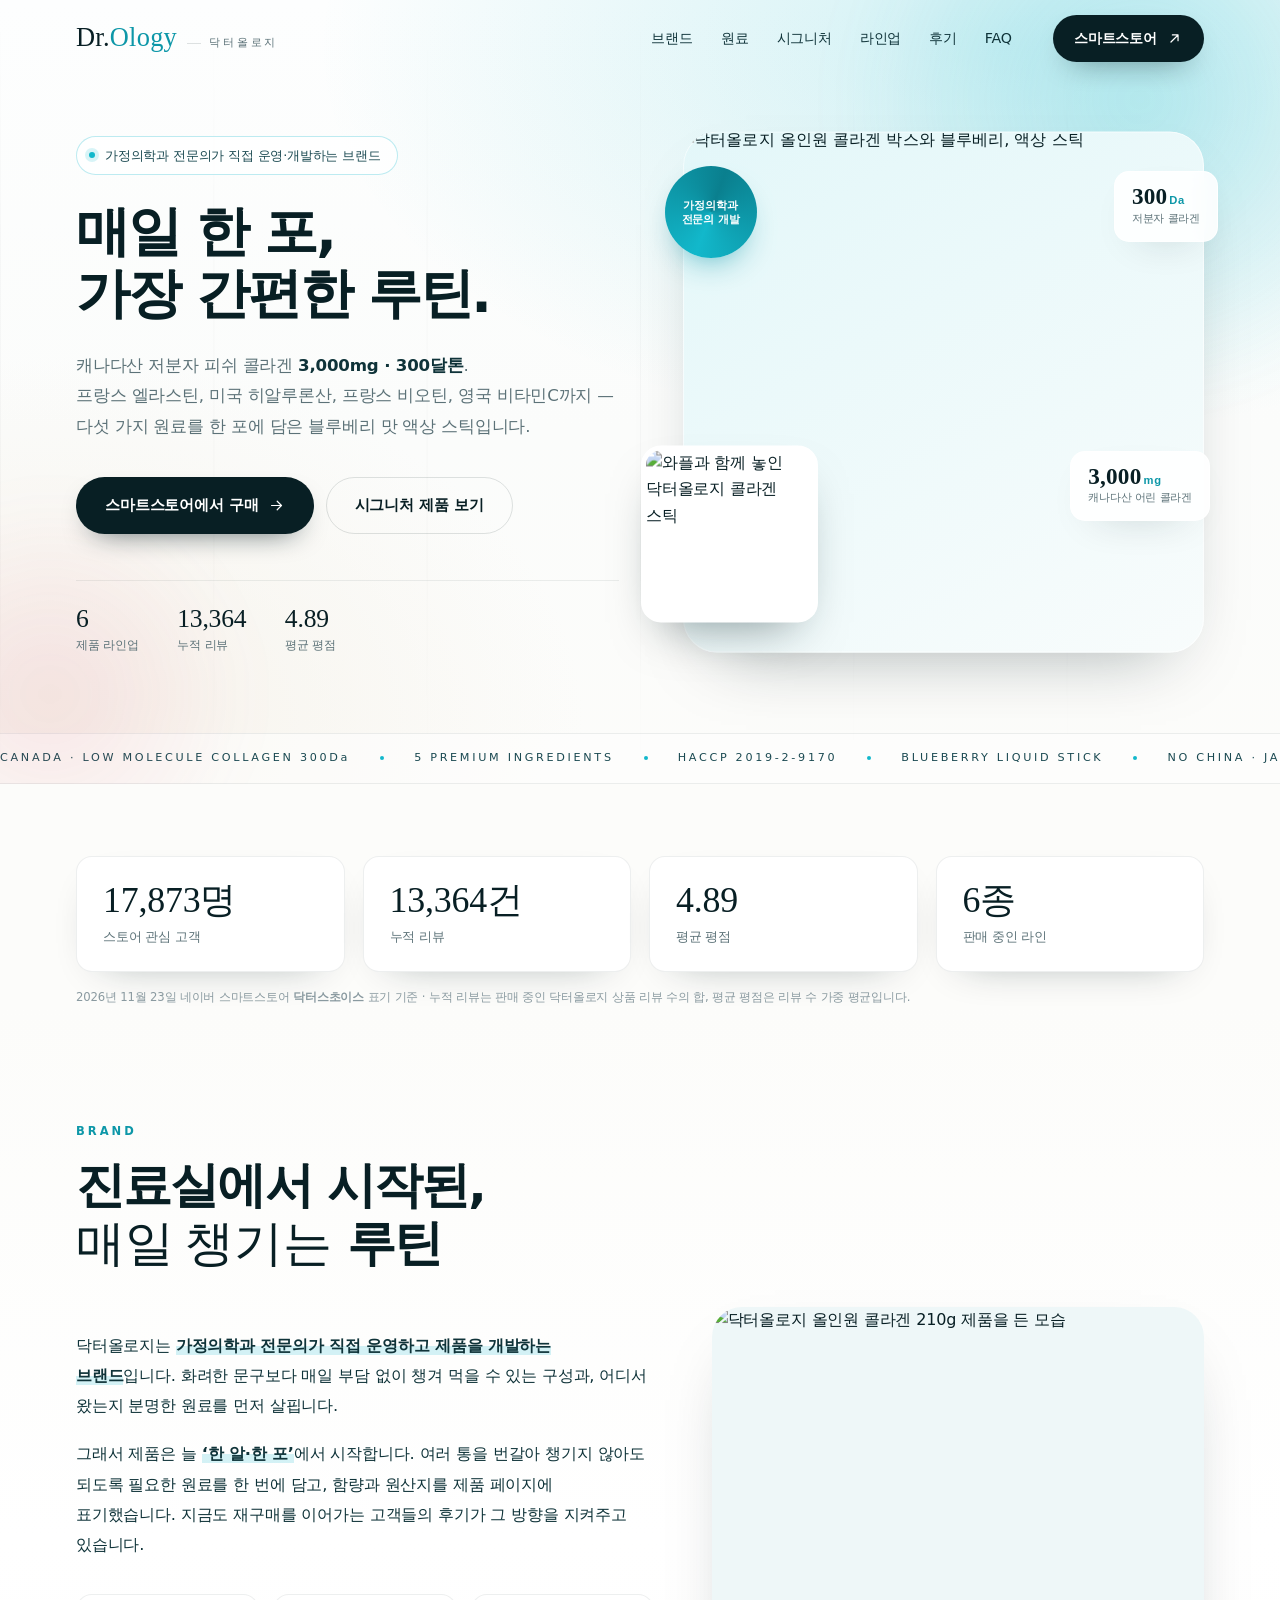
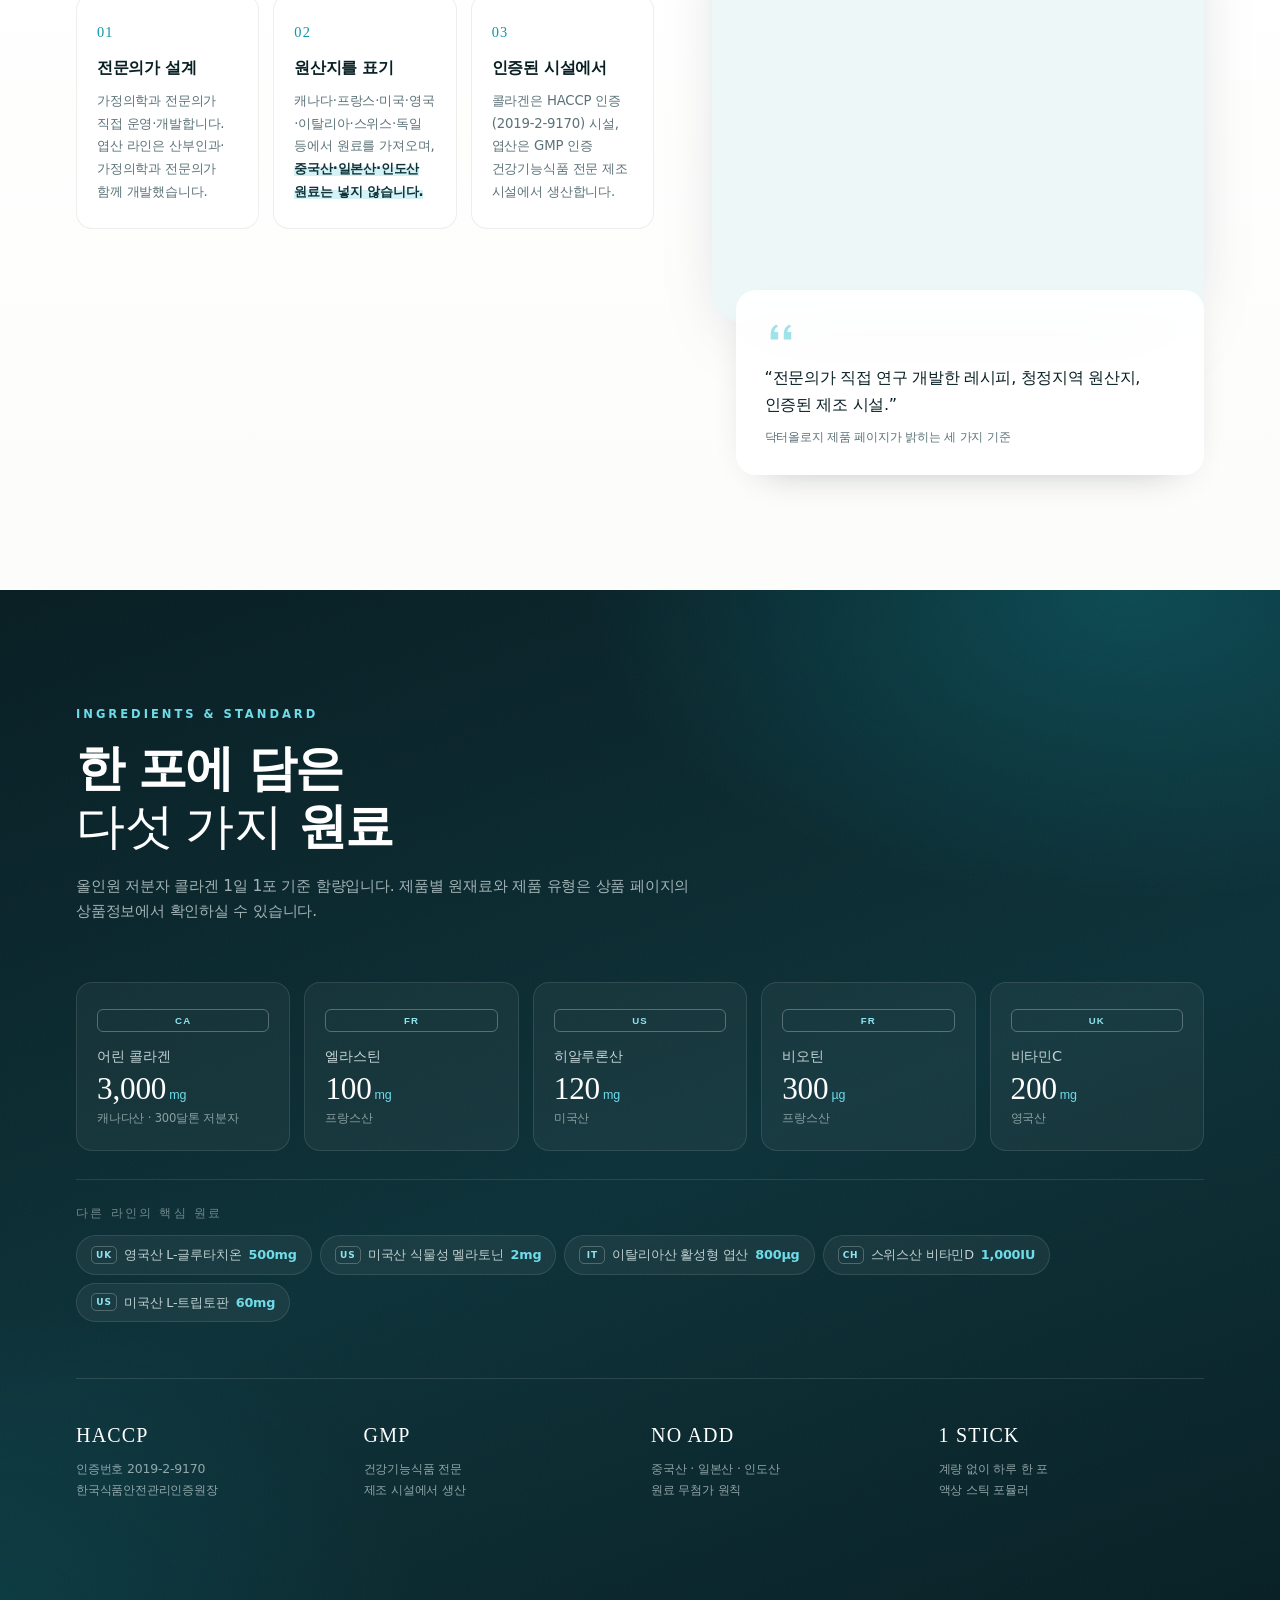
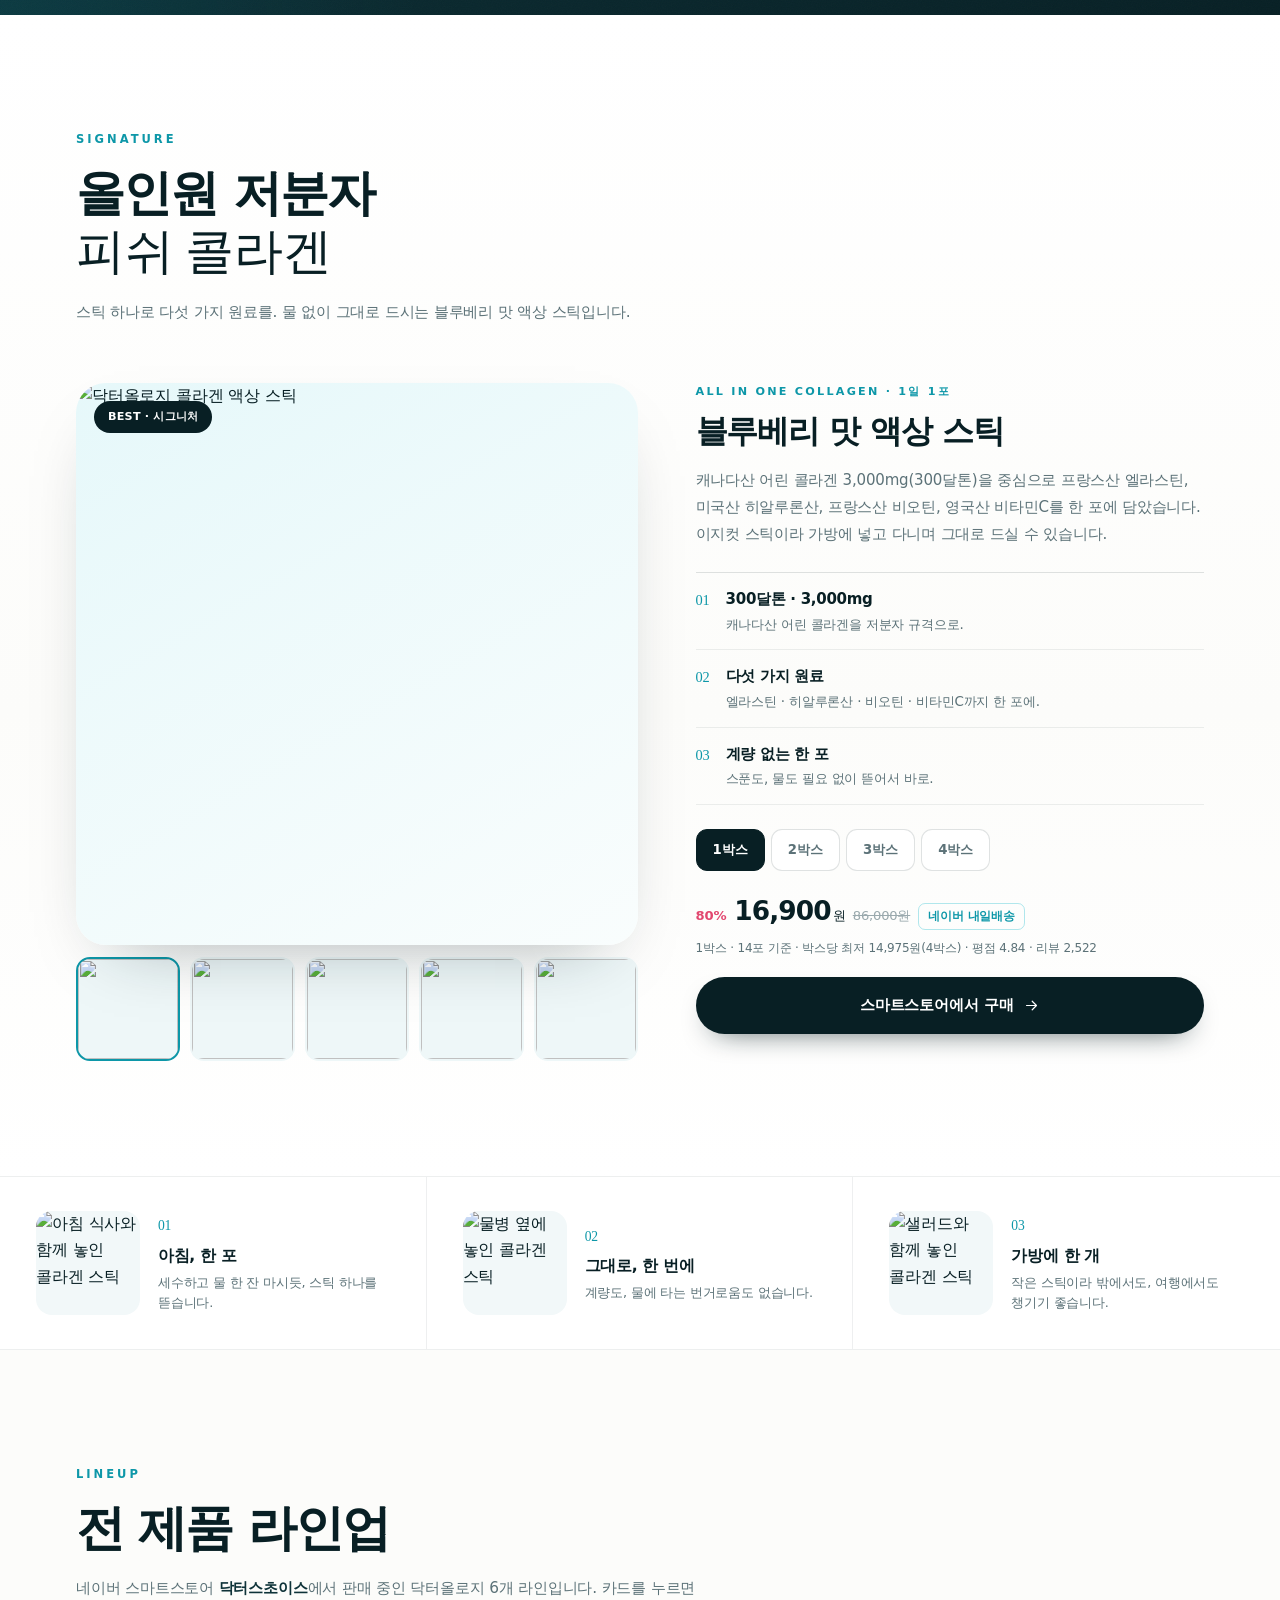
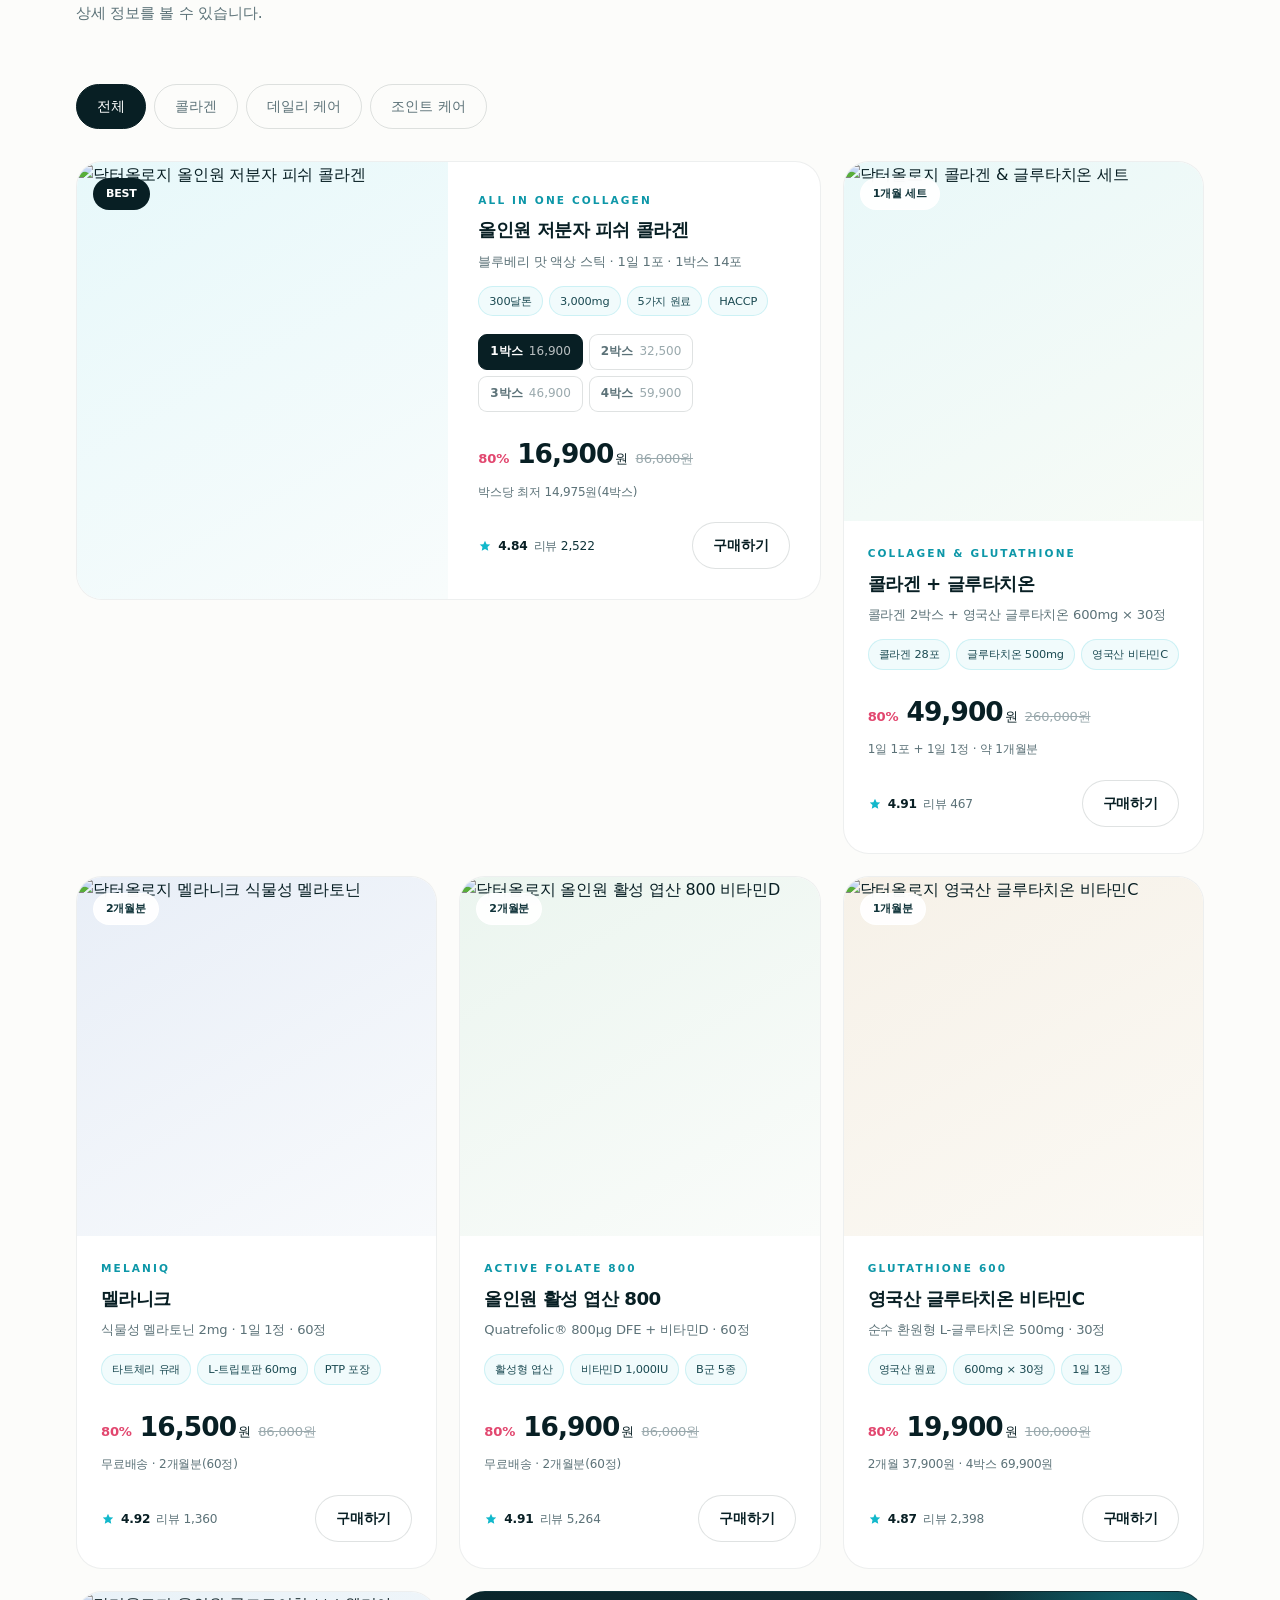
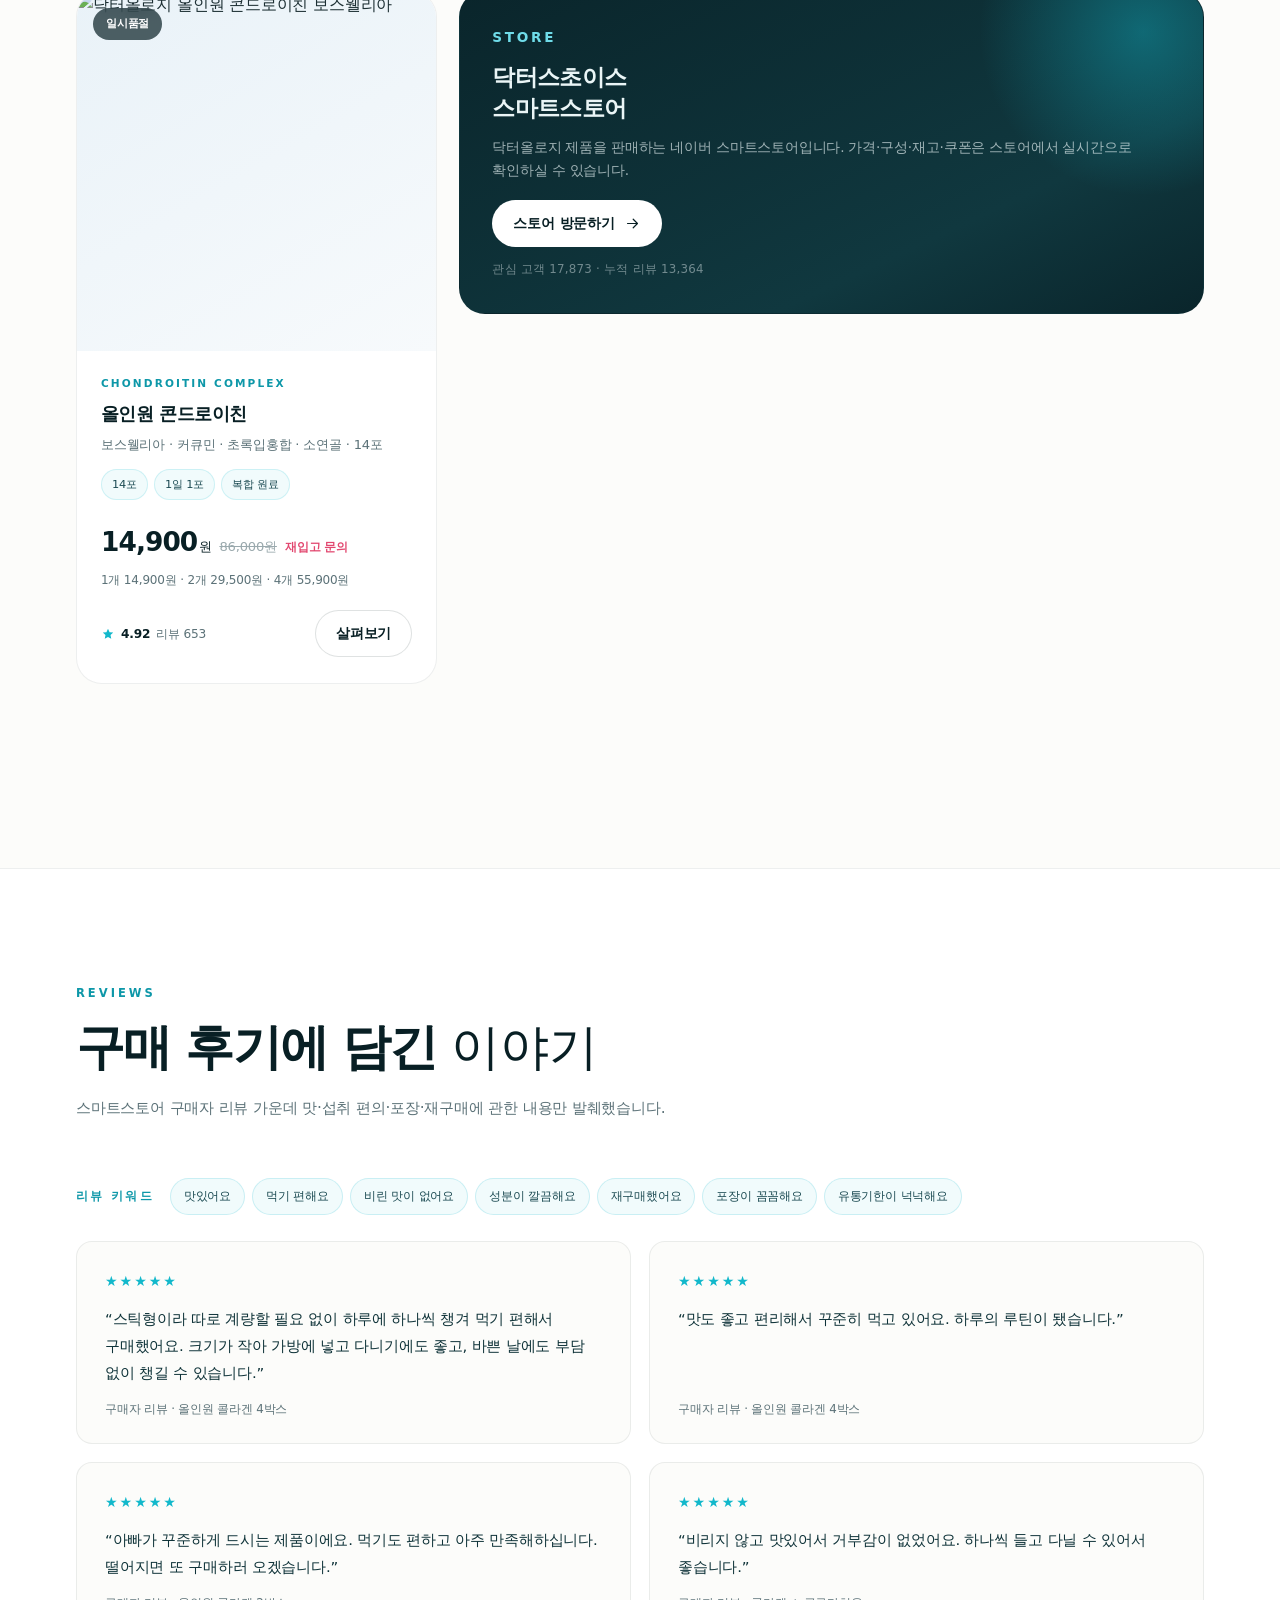
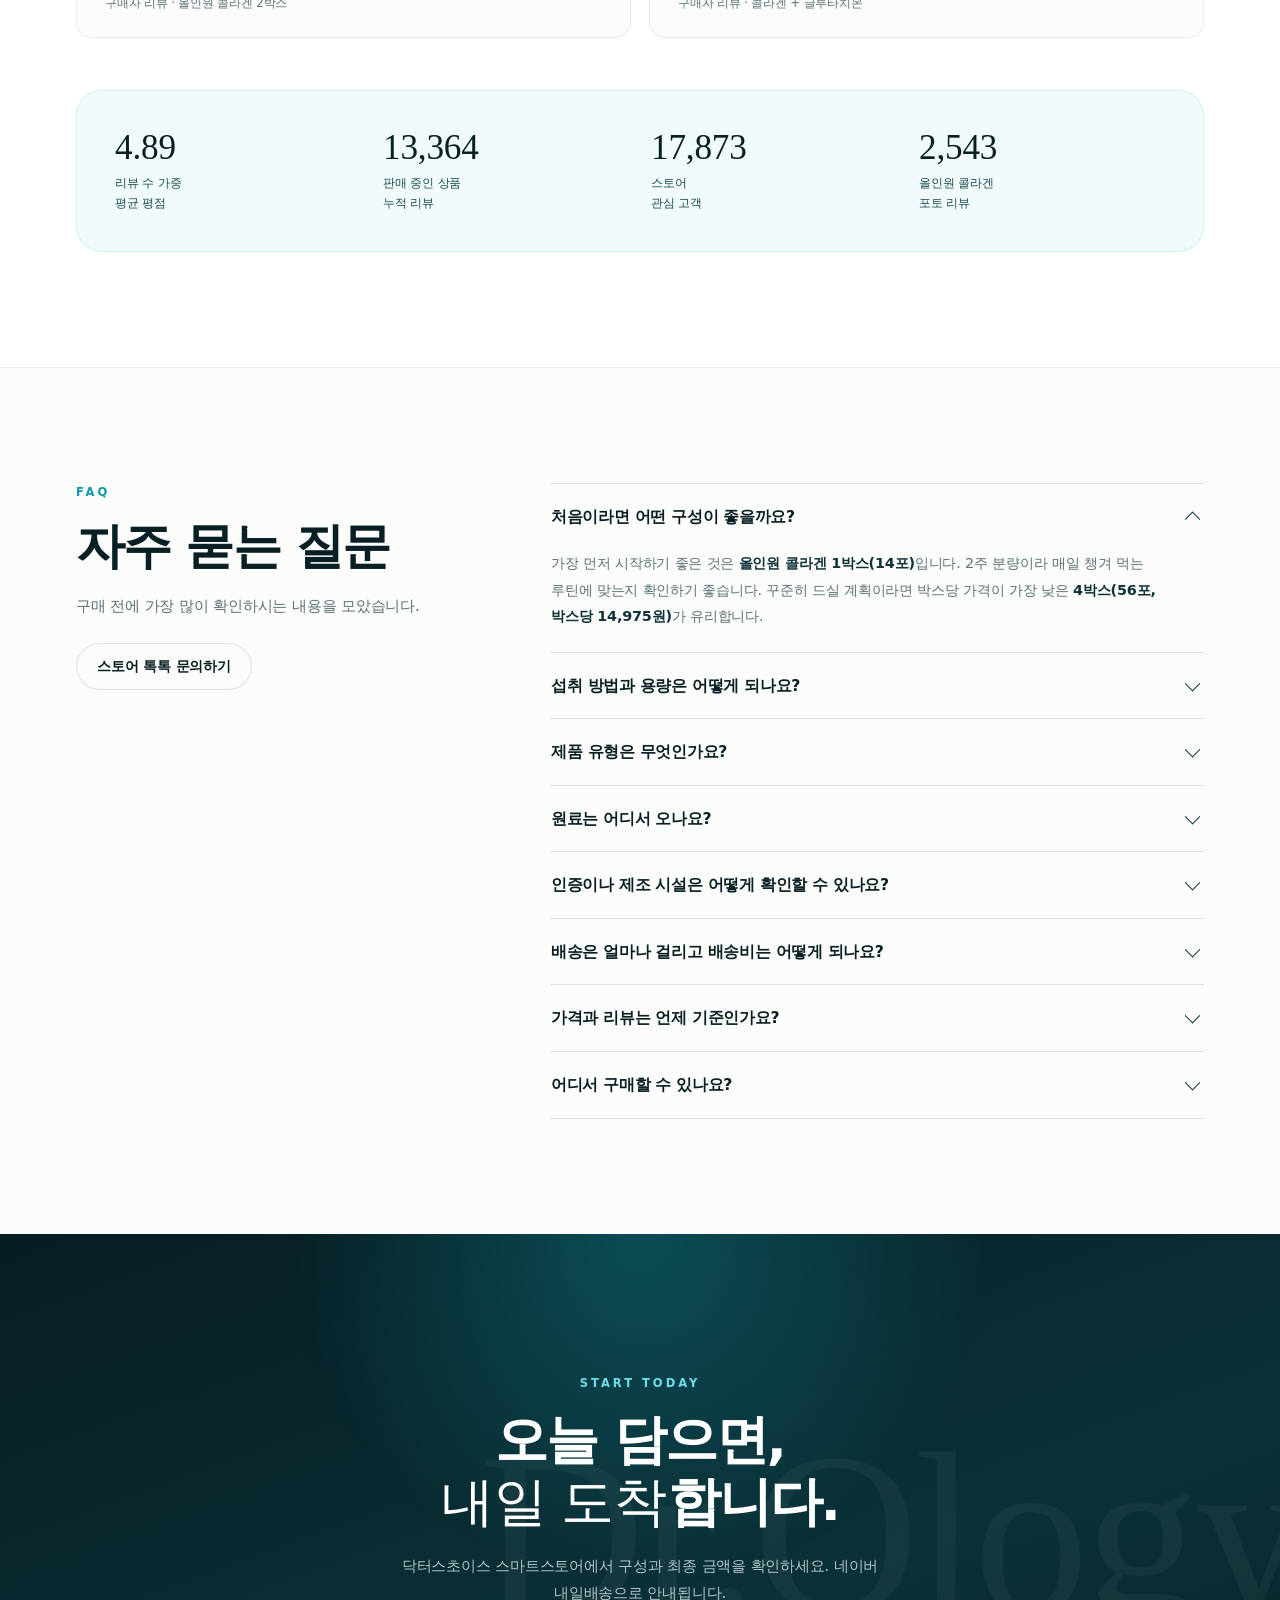
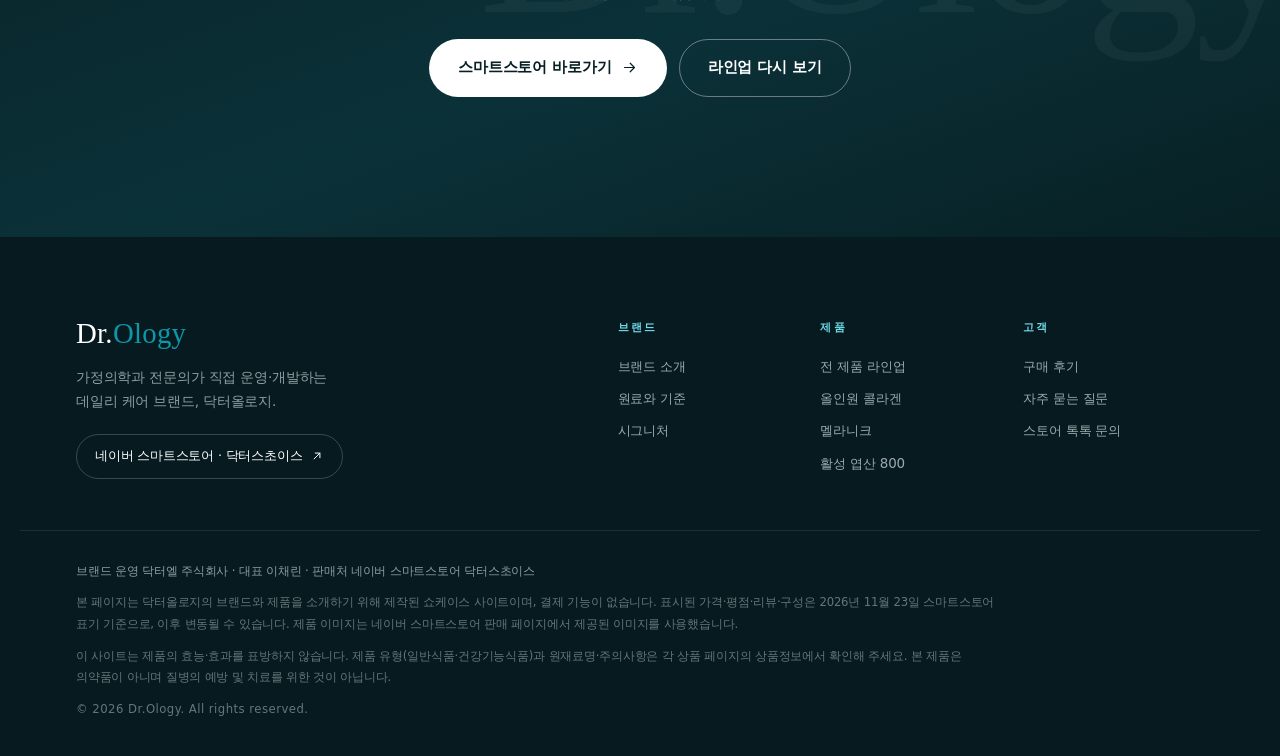
==== index.html @ c711b78e "닥터올로지 사이트 파일 업로드 (index, css, js)" ====
<!DOCTYPE html>
<html lang="ko">
<head>
<meta charset="utf-8">
<meta name="viewport" content="width=device-width, initial-scale=1">
<title>Dr.Ology 닥터올로지 — 매일 한 포, 가장 간편한 루틴</title>
<meta name="description" content="가정의학과 전문의가 직접 운영·개발하는 닥터올로지. 캐나다산 저분자 피쉬 콜라겐 3,000mg(300달톤)과 프랑스 엘라스틴·미국 히알루론산·영국 비타민C를 한 포에 담은 블루베리 맛 액상 스틱. 전 제품 라인업과 원료·구매 안내.">
<meta property="og:title" content="Dr.Ology 닥터올로지 — 매일 한 포, 가장 간편한 루틴">
<meta property="og:description" content="캐나다산 300달톤 저분자 콜라겐 3,000mg, 다섯 가지 원료를 한 포에. 닥터올로지 라인업을 만나보세요.">
<meta property="og:type" content="website">
<meta property="og:image" content="assets/p-collagen-1.jpg">
<meta name="theme-color" content="#081f24">
<link rel="preload" as="image" href="assets/hero-open.png">
<link rel="stylesheet" href="fonts.css">
<link rel="stylesheet" href="styles.css">
<script>
  // Progressive enhancement: hide-then-reveal only when animation is available.
  if ('IntersectionObserver' in window && !window.matchMedia('(prefers-reduced-motion: reduce)').matches) {
    document.documentElement.classList.add('motion');
  }
</script>
</head>
<body>

<a class="skip-link" href="#main">본문으로 바로가기</a>
<div class="progress" id="progress" aria-hidden="true"><span></span></div>

<header class="site-header" id="siteHeader">
  <div class="header-inner">
    <a class="brand" href="#top" aria-label="닥터올로지 홈">
      <span class="brand-mark">Dr.<em>Ology</em></span>
      <span class="brand-sub">닥터올로지</span>
    </a>
    <nav class="nav" id="nav" aria-label="주요 메뉴">
      <a href="#philosophy">브랜드</a>
      <a href="#ingredients">원료</a>
      <a href="#signature">시그니처</a>
      <a href="#lineup">라인업</a>
      <a href="#reviews">후기</a>
      <a href="#faq">FAQ</a>
    </nav>
    <a class="btn btn-dark btn-sm header-cta" href="https://smartstore.naver.com/drchoice" target="_blank" rel="noopener">
      스마트스토어
      <svg viewBox="0 0 24 24" aria-hidden="true"><path d="M7 17 17 7M9 7h8v8"/></svg>
    </a>
    <button class="menu-toggle" id="menuToggle" aria-label="메뉴 열기" aria-expanded="false" aria-controls="nav">
      <span></span><span></span>
    </button>
  </div>
</header>

<main id="main">

  <!-- ============================= HERO ============================= -->
  <section class="hero" id="top">
    <div class="hero-bg" aria-hidden="true">
      <span class="blob blob-1"></span>
      <span class="blob blob-2"></span>
      <span class="grid-lines"></span>
    </div>

    <div class="container hero-grid">
      <div class="hero-copy">
        <p class="eyebrow reveal">
          <span class="dot"></span>
          가정의학과 전문의가 직접 운영·개발하는 브랜드
        </p>
        <h1 class="hero-title reveal" data-delay="1">
          매일 한 포,<br>
          <span class="nowrap">가장 간편한 루틴.</span>
        </h1>
        <p class="hero-lead reveal" data-delay="2">
          캐나다산 저분자 피쉬 콜라겐 <strong>3,000mg · 300달톤</strong>.<br>
          프랑스 엘라스틴, 미국 히알루론산, 프랑스 비오틴, 영국 비타민C까지 —<br class="pc">
          다섯 가지 원료를 한 포에 담은 블루베리 맛 액상 스틱입니다.
        </p>
        <div class="hero-actions reveal" data-delay="3">
          <a class="btn btn-dark" href="https://smartstore.naver.com/drchoice" target="_blank" rel="noopener">
            스마트스토어에서 구매
            <svg viewBox="0 0 24 24" aria-hidden="true"><path d="M5 12h14M13 6l6 6-6 6"/></svg>
          </a>
          <a class="btn btn-ghost" href="#signature">시그니처 제품 보기</a>
        </div>
        <ul class="hero-meta reveal" data-delay="4">
          <li><strong>6</strong><span>제품 라인업</span></li>
          <li><strong>13,364</strong><span>누적 리뷰</span></li>
          <li><strong>4.89</strong><span>평균 평점</span></li>
        </ul>
      </div>

      <div class="hero-visual reveal" data-delay="2">
        <figure class="hero-main parallax" data-speed="0.06">
          <img src="assets/hero-open.png" alt="닥터올로지 올인원 콜라겐 박스와 블루베리, 액상 스틱" width="1000" height="1000" fetchpriority="high">
        </figure>
        <figure class="hero-sub parallax" data-speed="-0.03">
          <img src="assets/life-waffle.png" alt="와플과 함께 놓인 닥터올로지 콜라겐 스틱" width="1000" height="1000">
        </figure>
        <div class="float-card fc-1">
          <span class="fc-num">300<em>Da</em></span>
          <span class="fc-label">저분자 콜라겐</span>
        </div>
        <div class="float-card fc-2">
          <span class="fc-num">3,000<em>mg</em></span>
          <span class="fc-label">캐나다산 어린 콜라겐</span>
        </div>
        <div class="hero-seal">
          <span>가정의학과<br>전문의 개발</span>
        </div>
      </div>
    </div>

    <div class="hero-strip" aria-hidden="true">
      <div class="strip-track">
        <span>CANADA · LOW MOLECULE COLLAGEN 300Da</span><i></i>
        <span>5 PREMIUM INGREDIENTS</span><i></i>
        <span>HACCP 2019-2-9170</span><i></i>
        <span>BLUEBERRY LIQUID STICK</span><i></i>
        <span>NO CHINA · JAPAN · INDIA RAW MATERIAL</span><i></i>
        <span>CANADA · LOW MOLECULE COLLAGEN 300Da</span><i></i>
        <span>5 PREMIUM INGREDIENTS</span><i></i>
        <span>HACCP 2019-2-9170</span><i></i>
        <span>BLUEBERRY LIQUID STICK</span><i></i>
        <span>NO CHINA · JAPAN · INDIA RAW MATERIAL</span><i></i>
      </div>
    </div>
  </section>

  <!-- ============================= STATS ============================= -->
  <section class="stats" aria-label="스토어 지표">
    <div class="container stats-grid">
      <div class="stat reveal">
        <span class="stat-num" data-count="17873" data-comma="1" data-suffix="명">17,873명</span>
        <span class="stat-label">스토어 관심 고객</span>
      </div>
      <div class="stat reveal" data-delay="1">
        <span class="stat-num" data-count="13364" data-comma="1" data-suffix="건">13,364건</span>
        <span class="stat-label">누적 리뷰</span>
      </div>
      <div class="stat reveal" data-delay="2">
        <span class="stat-num" data-count="4.89" data-decimal="2">4.89</span>
        <span class="stat-label">평균 평점</span>
      </div>
      <div class="stat reveal" data-delay="3">
        <span class="stat-num" data-count="6" data-suffix="종">6종</span>
        <span class="stat-label">판매 중인 라인</span>
      </div>
    </div>
    <p class="container stats-note">2026년 11월 23일 네이버 스마트스토어 <strong>닥터스초이스</strong> 표기 기준 · 누적 리뷰는 판매 중인 닥터올로지 상품 리뷰 수의 합, 평균 평점은 리뷰 수 가중 평균입니다.</p>
  </section>

  <!-- ============================= PHILOSOPHY ============================= -->
  <section class="section philosophy" id="philosophy">
    <div class="container">
      <div class="section-head reveal">
        <p class="section-label">BRAND</p>
        <h2 class="section-title">진료실에서 시작된,<br><span class="serif">매일 챙기는</span> 루틴</h2>
      </div>

      <div class="philosophy-grid">
        <div class="philosophy-lead reveal">
          <p>
            닥터올로지는 <strong>가정의학과 전문의가 직접 운영하고 제품을 개발하는 브랜드</strong>입니다.
            화려한 문구보다 매일 부담 없이 챙겨 먹을 수 있는 구성과,
            어디서 왔는지 분명한 원료를 먼저 살핍니다.
          </p>
          <p>
            그래서 제품은 늘 <strong>‘한 알·한 포’</strong>에서 시작합니다. 여러 통을 번갈아 챙기지 않아도 되도록
            필요한 원료를 한 번에 담고, 함량과 원산지를 제품 페이지에 표기했습니다.
            지금도 재구매를 이어가는 고객들의 후기가 그 방향을 지켜주고 있습니다.
          </p>
          <div class="pillar-grid">
            <article class="pillar reveal">
              <span class="pillar-num">01</span>
              <h3>전문의가 설계</h3>
              <p>가정의학과 전문의가 직접 운영·개발합니다. 엽산 라인은 산부인과·가정의학과 전문의가 함께 개발했습니다.</p>
            </article>
            <article class="pillar reveal" data-delay="1">
              <span class="pillar-num">02</span>
              <h3>원산지를 표기</h3>
              <p>캐나다·프랑스·미국·영국·이탈리아·스위스·독일 등에서 원료를 가져오며, <strong>중국산·일본산·인도산 원료는 넣지 않습니다.</strong></p>
            </article>
            <article class="pillar reveal" data-delay="2">
              <span class="pillar-num">03</span>
              <h3>인증된 시설에서</h3>
              <p>콜라겐은 HACCP 인증(2019-2-9170) 시설, 엽산은 GMP 인증 건강기능식품 전문 제조 시설에서 생산합니다.</p>
            </article>
          </div>
        </div>

        <div class="philosophy-visual reveal" data-delay="1">
          <figure class="philo-photo parallax" data-speed="0.04">
            <img src="assets/model-box.png" alt="닥터올로지 올인원 콜라겐 210g 제품을 든 모습" width="1000" height="1000" loading="lazy">
          </figure>
          <blockquote class="philo-quote">
            <svg class="quote-mark" viewBox="0 0 48 48" aria-hidden="true"><path d="M18 12c-6 3-9 8-9 15v9h12V24h-6c0-4 1.6-7 6-9l-3-3zm21 0c-6 3-9 8-9 15v9h12V24h-6c0-4 1.6-7 6-9l-3-3z"/></svg>
            <p>“전문의가 직접 연구 개발한 레시피, 청정지역 원산지, 인증된 제조 시설.”</p>
            <cite>닥터올로지 제품 페이지가 밝히는 세 가지 기준</cite>
          </blockquote>
        </div>
      </div>
    </div>
  </section>

  <!-- ============================= INGREDIENTS ============================= -->
  <section class="section ingredients" id="ingredients">
    <div class="container">
      <div class="section-head light reveal">
        <p class="section-label">INGREDIENTS &amp; STANDARD</p>
        <h2 class="section-title">한 포에 담은<br><span class="serif">다섯 가지</span> 원료</h2>
        <p class="section-desc">올인원 저분자 콜라겐 1일 1포 기준 함량입니다. 제품별 원재료와 제품 유형은 상품 페이지의 상품정보에서 확인하실 수 있습니다.</p>
      </div>

      <ul class="ingredient-grid">
        <li class="ingredient reveal">
          <span class="flag">CA</span>
          <span class="ing-name">어린 콜라겐</span>
          <span class="ing-amount">3,000<em>mg</em></span>
          <span class="ing-origin">캐나다산 · 300달톤 저분자</span>
        </li>
        <li class="ingredient reveal" data-delay="1">
          <span class="flag">FR</span>
          <span class="ing-name">엘라스틴</span>
          <span class="ing-amount">100<em>mg</em></span>
          <span class="ing-origin">프랑스산</span>
        </li>
        <li class="ingredient reveal" data-delay="2">
          <span class="flag">US</span>
          <span class="ing-name">히알루론산</span>
          <span class="ing-amount">120<em>mg</em></span>
          <span class="ing-origin">미국산</span>
        </li>
        <li class="ingredient reveal" data-delay="3">
          <span class="flag">FR</span>
          <span class="ing-name">비오틴</span>
          <span class="ing-amount">300<em>µg</em></span>
          <span class="ing-origin">프랑스산</span>
        </li>
        <li class="ingredient reveal" data-delay="4">
          <span class="flag">UK</span>
          <span class="ing-name">비타민C</span>
          <span class="ing-amount">200<em>mg</em></span>
          <span class="ing-origin">영국산</span>
        </li>
      </ul>

      <div class="ing-more reveal">
        <p class="ing-more-label">다른 라인의 핵심 원료</p>
        <ul>
          <li><span class="flag-xs">UK</span> 영국산 L-글루타치온 <em>500mg</em></li>
          <li><span class="flag-xs">US</span> 미국산 식물성 멜라토닌 <em>2mg</em></li>
          <li><span class="flag-xs">IT</span> 이탈리아산 활성형 엽산 <em>800µg</em></li>
          <li><span class="flag-xs">CH</span> 스위스산 비타민D <em>1,000IU</em></li>
          <li><span class="flag-xs">US</span> 미국산 L-트립토판 <em>60mg</em></li>
        </ul>
      </div>

      <div class="standard-row">
        <div class="standard reveal">
          <strong>HACCP</strong>
          <span>인증번호 2019-2-9170<br>한국식품안전관리인증원장</span>
        </div>
        <div class="standard reveal" data-delay="1">
          <strong>GMP</strong>
          <span>건강기능식품 전문<br>제조 시설에서 생산</span>
        </div>
        <div class="standard reveal" data-delay="2">
          <strong>NO ADD</strong>
          <span>중국산 · 일본산 · 인도산<br>원료 무첨가 원칙</span>
        </div>
        <div class="standard reveal" data-delay="3">
          <strong>1 STICK</strong>
          <span>계량 없이 하루 한 포<br>액상 스틱 포뮬러</span>
        </div>
      </div>
    </div>
  </section>

  <!-- ============================= SIGNATURE ============================= -->
  <section class="section signature" id="signature">
    <div class="container">
      <div class="section-head reveal">
        <p class="section-label">SIGNATURE</p>
        <h2 class="section-title">올인원 저분자<br><span class="serif">피쉬 콜라겐</span></h2>
        <p class="section-desc">스틱 하나로 다섯 가지 원료를. 물 없이 그대로 드시는 블루베리 맛 액상 스틱입니다.</p>
      </div>

      <div class="sig-grid">
        <div class="sig-gallery reveal">
          <div class="sig-stage">
            <img id="sigImage" src="assets/hero-splash.png" alt="닥터올로지 콜라겐 액상 스틱" width="1000" height="1000">
            <span class="sig-tag">BEST · 시그니처</span>
          </div>
          <div class="sig-thumbs" role="tablist" aria-label="제품 이미지">
            <button class="is-active" role="tab" aria-selected="true" data-img="assets/hero-splash.png" data-alt="물과 함께 연출한 콜라겐 액상 스틱"><img src="assets/hero-splash.png" alt=""></button>
            <button role="tab" aria-selected="false" data-img="assets/hero-open.png" data-alt="콜라겐 박스와 블루베리"><img src="assets/hero-open.png" alt=""></button>
            <button role="tab" aria-selected="false" data-img="assets/life-salad.png" data-alt="샐러드와 함께 놓인 콜라겐 스틱"><img src="assets/life-salad.png" alt=""></button>
            <button role="tab" aria-selected="false" data-img="assets/blueberry.png" data-alt="블루베리와 콜라겐 스틱"><img src="assets/blueberry.png" alt=""></button>
            <button role="tab" aria-selected="false" data-img="assets/box-pedestal.png" data-alt="콜라겐 박스 패키지"><img src="assets/box-pedestal.png" alt=""></button>
          </div>
        </div>

        <div class="sig-copy reveal" data-delay="1">
          <p class="sig-kicker">All In One Collagen · 1일 1포</p>
          <h3 class="sig-name">블루베리 맛 액상 스틱</h3>
          <p class="sig-desc">
            캐나다산 어린 콜라겐 3,000mg(300달톤)을 중심으로 프랑스산 엘라스틴,
            미국산 히알루론산, 프랑스산 비오틴, 영국산 비타민C를 한 포에 담았습니다.
            이지컷 스틱이라 가방에 넣고 다니며 그대로 드실 수 있습니다.
          </p>

          <ul class="sig-features">
            <li><span>01</span><div><strong>300달톤 · 3,000mg</strong><p>캐나다산 어린 콜라겐을 저분자 규격으로.</p></div></li>
            <li><span>02</span><div><strong>다섯 가지 원료</strong><p>엘라스틴 · 히알루론산 · 비오틴 · 비타민C까지 한 포에.</p></div></li>
            <li><span>03</span><div><strong>계량 없는 한 포</strong><p>스푼도, 물도 필요 없이 뜯어서 바로.</p></div></li>
          </ul>

          <div class="sig-buy">
            <div class="pack-picker" role="group" aria-label="구성 선택">
              <button type="button" class="pack is-active" data-pack="1" data-price="16,900" data-orig="86,000" data-rate="80" data-unit="1박스 · 14포" data-review="2,522" data-stars="4.84" data-url="https://smartstore.naver.com/drchoice/products/9163172944">1박스</button>
              <button type="button" class="pack" data-pack="2" data-price="32,500" data-orig="54,800" data-rate="40" data-unit="2박스 · 28포" data-review="140" data-stars="4.83" data-url="https://smartstore.naver.com/drchoice/products/10535105718">2박스</button>
              <button type="button" class="pack" data-pack="3" data-price="46,900" data-orig="59,900" data-rate="21" data-unit="3박스 · 42포" data-review="70" data-stars="4.93" data-url="https://smartstore.naver.com/drchoice/products/10535116430">3박스</button>
              <button type="button" class="pack" data-pack="4" data-price="59,900" data-orig="99,000" data-rate="39" data-unit="4박스 · 56포" data-review="490" data-stars="4.76" data-url="https://smartstore.naver.com/drchoice/products/10535126953">4박스</button>
            </div>
            <div class="sig-price-row">
              <span class="rate" data-rate-label>80%</span>
              <span class="price">16,900<em>원</em></span>
              <span class="price-orig">86,000원</span>
              <span class="free-ship">네이버 내일배송</span>
            </div>
            <p class="unit-note"><span data-unit-label>1박스 · 14포</span> 기준 · 박스당 최저 14,975원(4박스) · 평점 <span data-stars-label>4.84</span> · 리뷰 <span data-review-label>2,522</span></p>
            <a class="btn btn-dark btn-block" data-store-link href="https://smartstore.naver.com/drchoice/products/9163172944" target="_blank" rel="noopener">
              스마트스토어에서 구매
              <svg viewBox="0 0 24 24" aria-hidden="true"><path d="M5 12h14M13 6l6 6-6 6"/></svg>
            </a>
          </div>
        </div>
      </div>
    </div>
  </section>

  <!-- ============================= ROUTINE BAND ============================= -->
  <section class="routine" aria-label="섭취 안내">
    <div class="routine-item reveal">
      <figure><img src="assets/life-waffle.png" alt="아침 식사와 함께 놓인 콜라겐 스틱" width="1000" height="1000" loading="lazy"></figure>
      <div>
        <span class="routine-num">01</span>
        <h3>아침, 한 포</h3>
        <p>세수하고 물 한 잔 마시듯, 스틱 하나를 뜯습니다.</p>
      </div>
    </div>
    <div class="routine-item reveal" data-delay="1">
      <figure><img src="assets/stick-water.png" alt="물병 옆에 놓인 콜라겐 스틱" width="1000" height="1000" loading="lazy"></figure>
      <div>
        <span class="routine-num">02</span>
        <h3>그대로, 한 번에</h3>
        <p>계량도, 물에 타는 번거로움도 없습니다.</p>
      </div>
    </div>
    <div class="routine-item reveal" data-delay="2">
      <figure><img src="assets/life-salad.png" alt="샐러드와 함께 놓인 콜라겐 스틱" width="1000" height="1000" loading="lazy"></figure>
      <div>
        <span class="routine-num">03</span>
        <h3>가방에 한 개</h3>
        <p>작은 스틱이라 밖에서도, 여행에서도 챙기기 좋습니다.</p>
      </div>
    </div>
  </section>

  <!-- ============================= LINEUP ============================= -->
  <section class="section lineup" id="lineup">
    <div class="container">
      <div class="section-head reveal">
        <p class="section-label">LINEUP</p>
        <h2 class="section-title">전 제품 라인업</h2>
        <p class="section-desc">네이버 스마트스토어 <strong>닥터스초이스</strong>에서 판매 중인 닥터올로지 6개 라인입니다. 카드를 누르면 상세 정보를 볼 수 있습니다.</p>
      </div>

      <div class="tabs reveal" role="tablist" aria-label="제품 카테고리">
        <button class="tab is-active" role="tab" aria-selected="true" data-filter="all">전체</button>
        <button class="tab" role="tab" aria-selected="false" data-filter="collagen">콜라겐</button>
        <button class="tab" role="tab" aria-selected="false" data-filter="daily">데일리 케어</button>
        <button class="tab" role="tab" aria-selected="false" data-filter="joint">조인트 케어</button>
      </div>

      <div class="product-grid">

        <!-- A. Collagen -->
        <article class="product product-wide reveal" data-cat="collagen" data-product="collagen">
          <div class="product-media">
            <span class="badge badge-best">BEST</span>
            <img src="assets/p-collagen-1.jpg" alt="닥터올로지 올인원 저분자 피쉬 콜라겐" width="1000" height="1000">
            <button class="product-more" type="button" data-open="collagen">상세 보기
              <svg viewBox="0 0 24 24" aria-hidden="true"><path d="M12 5v14M5 12h14"/></svg>
            </button>
          </div>
          <div class="product-body">
            <p class="product-kicker">All In One Collagen</p>
            <h3 class="product-name">올인원 저분자 피쉬 콜라겐</h3>
            <p class="product-line">블루베리 맛 액상 스틱 · 1일 1포 · 1박스 14포</p>
            <ul class="chips">
              <li>300달톤</li><li>3,000mg</li><li>5가지 원료</li><li>HACCP</li>
            </ul>
            <div class="mini-packs" role="group" aria-label="구성 선택">
              <button type="button" class="mini-pack is-active" data-price="16,900" data-orig="86,000" data-rate="80" data-review="2,522" data-stars="4.84" data-url="https://smartstore.naver.com/drchoice/products/9163172944">1박스 <em>16,900</em></button>
              <button type="button" class="mini-pack" data-price="32,500" data-orig="54,800" data-rate="40" data-review="140" data-stars="4.83" data-url="https://smartstore.naver.com/drchoice/products/10535105718">2박스 <em>32,500</em></button>
              <button type="button" class="mini-pack" data-price="46,900" data-orig="59,900" data-rate="21" data-review="70" data-stars="4.93" data-url="https://smartstore.naver.com/drchoice/products/10535116430">3박스 <em>46,900</em></button>
              <button type="button" class="mini-pack" data-price="59,900" data-orig="99,000" data-rate="39" data-review="490" data-stars="4.76" data-url="https://smartstore.naver.com/drchoice/products/10535126953">4박스 <em>59,900</em></button>
            </div>
            <div class="price-row">
              <span class="rate" data-rate-label>80%</span>
              <span class="price">16,900<em>원</em></span>
              <span class="price-orig">86,000원</span>
            </div>
            <p class="unit-note">박스당 최저 14,975원(4박스)</p>
            <div class="product-foot">
              <span class="rating"><svg viewBox="0 0 24 24" aria-hidden="true"><path d="m12 3 2.7 5.9 6.3.7-4.7 4.3 1.3 6.1L12 17l-5.6 3 1.3-6.1L3 9.6l6.3-.7L12 3z"/></svg><strong data-stars-label>4.84</strong><span>리뷰 <span data-review-label>2,522</span></span></span>
              <a class="btn btn-line btn-sm" data-store-link href="https://smartstore.naver.com/drchoice/products/9163172944" target="_blank" rel="noopener">구매하기</a>
            </div>
          </div>
        </article>

        <!-- B. Set -->
        <article class="product reveal" data-cat="collagen" data-product="set" data-delay="1">
          <div class="product-media tint-mint">
            <span class="badge">1개월 세트</span>
            <img src="assets/p-set.jpg" alt="닥터올로지 콜라겐 & 글루타치온 세트" width="1000" height="1000" loading="lazy">
            <button class="product-more" type="button" data-open="set">상세 보기
              <svg viewBox="0 0 24 24" aria-hidden="true"><path d="M12 5v14M5 12h14"/></svg>
            </button>
          </div>
          <div class="product-body">
            <p class="product-kicker">Collagen &amp; Glutathione</p>
            <h3 class="product-name">콜라겐 + 글루타치온</h3>
            <p class="product-line">콜라겐 2박스 + 영국산 글루타치온 600mg × 30정</p>
            <ul class="chips"><li>콜라겐 28포</li><li>글루타치온 500mg</li><li>영국산 비타민C</li></ul>
            <div class="price-row">
              <span class="rate">80%</span>
              <span class="price">49,900<em>원</em></span>
              <span class="price-orig">260,000원</span>
            </div>
            <p class="unit-note">1일 1포 + 1일 1정 · 약 1개월분</p>
            <div class="product-foot">
              <span class="rating"><svg viewBox="0 0 24 24" aria-hidden="true"><path d="m12 3 2.7 5.9 6.3.7-4.7 4.3 1.3 6.1L12 17l-5.6 3 1.3-6.1L3 9.6l6.3-.7L12 3z"/></svg><strong>4.91</strong><span>리뷰 467</span></span>
              <a class="btn btn-line btn-sm" href="https://smartstore.naver.com/drchoice/products/10019764450" target="_blank" rel="noopener">구매하기</a>
            </div>
          </div>
        </article>

        <!-- C. Melatonin -->
        <article class="product reveal" data-cat="daily" data-product="melaniq" data-delay="2">
          <div class="product-media tint-navy">
            <span class="badge">2개월분</span>
            <img src="assets/p-melatonin.jpg" alt="닥터올로지 멜라니크 식물성 멜라토닌" width="1000" height="1000" loading="lazy">
            <button class="product-more" type="button" data-open="melaniq">상세 보기
              <svg viewBox="0 0 24 24" aria-hidden="true"><path d="M12 5v14M5 12h14"/></svg>
            </button>
          </div>
          <div class="product-body">
            <p class="product-kicker">Melaniq</p>
            <h3 class="product-name">멜라니크</h3>
            <p class="product-line">식물성 멜라토닌 2mg · 1일 1정 · 60정</p>
            <ul class="chips"><li>타트체리 유래</li><li>L-트립토판 60mg</li><li>PTP 포장</li></ul>
            <div class="price-row">
              <span class="rate">80%</span>
              <span class="price">16,500<em>원</em></span>
              <span class="price-orig">86,000원</span>
            </div>
            <p class="unit-note">무료배송 · 2개월분(60정)</p>
            <div class="product-foot">
              <span class="rating"><svg viewBox="0 0 24 24" aria-hidden="true"><path d="m12 3 2.7 5.9 6.3.7-4.7 4.3 1.3 6.1L12 17l-5.6 3 1.3-6.1L3 9.6l6.3-.7L12 3z"/></svg><strong>4.92</strong><span>리뷰 1,360</span></span>
              <a class="btn btn-line btn-sm" href="https://smartstore.naver.com/drchoice/products/13142127079" target="_blank" rel="noopener">구매하기</a>
            </div>
          </div>
        </article>

        <!-- D. Folate -->
        <article class="product reveal" data-cat="daily" data-product="folate" data-delay="3">
          <div class="product-media tint-green">
            <span class="badge">2개월분</span>
            <img src="assets/p-folate.jpg" alt="닥터올로지 올인원 활성 엽산 800 비타민D" width="1000" height="1000" loading="lazy">
            <button class="product-more" type="button" data-open="folate">상세 보기
              <svg viewBox="0 0 24 24" aria-hidden="true"><path d="M12 5v14M5 12h14"/></svg>
            </button>
          </div>
          <div class="product-body">
            <p class="product-kicker">Active Folate 800</p>
            <h3 class="product-name">올인원 활성 엽산 800</h3>
            <p class="product-line">Quatrefolic® 800µg DFE + 비타민D · 60정</p>
            <ul class="chips"><li>활성형 엽산</li><li>비타민D 1,000IU</li><li>B군 5종</li></ul>
            <div class="price-row">
              <span class="rate">80%</span>
              <span class="price">16,900<em>원</em></span>
              <span class="price-orig">86,000원</span>
            </div>
            <p class="unit-note">무료배송 · 2개월분(60정)</p>
            <div class="product-foot">
              <span class="rating"><svg viewBox="0 0 24 24" aria-hidden="true"><path d="m12 3 2.7 5.9 6.3.7-4.7 4.3 1.3 6.1L12 17l-5.6 3 1.3-6.1L3 9.6l6.3-.7L12 3z"/></svg><strong>4.91</strong><span>리뷰 5,264</span></span>
              <a class="btn btn-line btn-sm" href="https://smartstore.naver.com/drchoice/products/11665105278" target="_blank" rel="noopener">구매하기</a>
            </div>
          </div>
        </article>

        <!-- E. Glutathione -->
        <article class="product reveal" data-cat="daily" data-product="glutathione" data-delay="4">
          <div class="product-media tint-sand">
            <span class="badge">1개월분</span>
            <img src="assets/p-glutathione.jpg" alt="닥터올로지 영국산 글루타치온 비타민C" width="1000" height="1000" loading="lazy">
            <button class="product-more" type="button" data-open="glutathione">상세 보기
              <svg viewBox="0 0 24 24" aria-hidden="true"><path d="M12 5v14M5 12h14"/></svg>
            </button>
          </div>
          <div class="product-body">
            <p class="product-kicker">Glutathione 600</p>
            <h3 class="product-name">영국산 글루타치온 비타민C</h3>
            <p class="product-line">순수 환원형 L-글루타치온 500mg · 30정</p>
            <ul class="chips"><li>영국산 원료</li><li>600mg × 30정</li><li>1일 1정</li></ul>
            <div class="price-row">
              <span class="rate">80%</span>
              <span class="price">19,900<em>원</em></span>
              <span class="price-orig">100,000원</span>
            </div>
            <p class="unit-note">2개월 37,900원 · 4박스 69,900원</p>
            <div class="product-foot">
              <span class="rating"><svg viewBox="0 0 24 24" aria-hidden="true"><path d="m12 3 2.7 5.9 6.3.7-4.7 4.3 1.3 6.1L12 17l-5.6 3 1.3-6.1L3 9.6l6.3-.7L12 3z"/></svg><strong>4.87</strong><span>리뷰 2,398</span></span>
              <a class="btn btn-line btn-sm" href="https://smartstore.naver.com/drchoice/products/9478079588" target="_blank" rel="noopener">구매하기</a>
            </div>
          </div>
        </article>

        <!-- F. Chondroitin -->
        <article class="product is-soldout reveal" data-cat="joint" data-product="chondroitin" data-delay="5">
          <div class="product-media tint-blue">
            <span class="badge badge-muted">일시품절</span>
            <img src="assets/p-chondroitin.jpg" alt="닥터올로지 올인원 콘드로이친 보스웰리아" width="1000" height="1000" loading="lazy">
            <button class="product-more" type="button" data-open="chondroitin">상세 보기
              <svg viewBox="0 0 24 24" aria-hidden="true"><path d="M12 5v14M5 12h14"/></svg>
            </button>
          </div>
          <div class="product-body">
            <p class="product-kicker">Chondroitin Complex</p>
            <h3 class="product-name">올인원 콘드로이친</h3>
            <p class="product-line">보스웰리아 · 커큐민 · 초록입홍합 · 소연골 · 14포</p>
            <ul class="chips"><li>14포</li><li>1일 1포</li><li>복합 원료</li></ul>
            <div class="price-row">
              <span class="price">14,900<em>원</em></span>
              <span class="price-orig">86,000원</span>
              <span class="soldout-note">재입고 문의</span>
            </div>
            <p class="unit-note">1개 14,900원 · 2개 29,500원 · 4개 55,900원</p>
            <div class="product-foot">
              <span class="rating"><svg viewBox="0 0 24 24" aria-hidden="true"><path d="m12 3 2.7 5.9 6.3.7-4.7 4.3 1.3 6.1L12 17l-5.6 3 1.3-6.1L3 9.6l6.3-.7L12 3z"/></svg><strong>4.92</strong><span>리뷰 653</span></span>
              <a class="btn btn-line btn-sm" href="https://smartstore.naver.com/drchoice/products/11701537979" target="_blank" rel="noopener">살펴보기</a>
            </div>
          </div>
        </article>

        <!-- Store card -->
        <article class="product product-all reveal" data-cat="all" data-delay="6">
          <div class="product-all-inner">
            <p class="product-kicker">Store</p>
            <h3>닥터스초이스<br>스마트스토어</h3>
            <p>닥터올로지 제품을 판매하는 네이버 스마트스토어입니다. 가격·구성·재고·쿠폰은 스토어에서 실시간으로 확인하실 수 있습니다.</p>
            <a class="btn btn-light btn-sm" href="https://smartstore.naver.com/drchoice" target="_blank" rel="noopener">
              스토어 방문하기
              <svg viewBox="0 0 24 24" aria-hidden="true"><path d="M5 12h14M13 6l6 6-6 6"/></svg>
            </a>
            <p class="store-meta">관심 고객 17,873 · 누적 리뷰 13,364</p>
          </div>
        </article>

      </div>

      <p class="lineup-note reveal">
        표시된 가격·평점·리뷰는 2026년 11월 23일 스마트스토어 표기 기준으로, 이후 변동될 수 있습니다. 제품별 <strong>제품 유형·원재료·주의사항</strong>은 각 상품 페이지의 상품정보에서 확인해 주세요. 이 사이트는 어떤 제품에도 효능·효과를 표방하지 않습니다.
      </p>
    </div>
  </section>

  <!-- ============================= REVIEWS ============================= -->
  <section class="section reviews" id="reviews">
    <div class="container">
      <div class="section-head reveal">
        <p class="section-label">REVIEWS</p>
        <h2 class="section-title">구매 후기에 담긴 <span class="serif">이야기</span></h2>
        <p class="section-desc">스마트스토어 구매자 리뷰 가운데 맛·섭취 편의·포장·재구매에 관한 내용만 발췌했습니다.</p>
      </div>

      <div class="keyword-row reveal">
        <span class="kw-label">리뷰 키워드</span>
        <ul>
          <li>맛있어요</li>
          <li>먹기 편해요</li>
          <li>비린 맛이 없어요</li>
          <li>성분이 깔끔해요</li>
          <li>재구매했어요</li>
          <li>포장이 꼼꼼해요</li>
          <li>유통기한이 넉넉해요</li>
        </ul>
      </div>

      <div class="review-grid">
        <figure class="review reveal">
          <div class="stars" aria-label="5점">★★★★★</div>
          <blockquote>“스틱형이라 따로 계량할 필요 없이 하루에 하나씩 챙겨 먹기 편해서 구매했어요. 크기가 작아 가방에 넣고 다니기에도 좋고, 바쁜 날에도 부담 없이 챙길 수 있습니다.”</blockquote>
          <figcaption>구매자 리뷰 · 올인원 콜라겐 4박스</figcaption>
        </figure>
        <figure class="review reveal" data-delay="1">
          <div class="stars" aria-label="5점">★★★★★</div>
          <blockquote>“맛도 좋고 편리해서 꾸준히 먹고 있어요. 하루의 루틴이 됐습니다.”</blockquote>
          <figcaption>구매자 리뷰 · 올인원 콜라겐 4박스</figcaption>
        </figure>
        <figure class="review reveal" data-delay="2">
          <div class="stars" aria-label="5점">★★★★★</div>
          <blockquote>“아빠가 꾸준하게 드시는 제품이에요. 먹기도 편하고 아주 만족해하십니다. 떨어지면 또 구매하러 오겠습니다.”</blockquote>
          <figcaption>구매자 리뷰 · 올인원 콜라겐 2박스</figcaption>
        </figure>
        <figure class="review reveal" data-delay="3">
          <div class="stars" aria-label="5점">★★★★★</div>
          <blockquote>“비리지 않고 맛있어서 거부감이 없었어요. 하나씩 들고 다닐 수 있어서 좋습니다.”</blockquote>
          <figcaption>구매자 리뷰 · 콜라겐 + 글루타치온</figcaption>
        </figure>
      </div>

      <div class="review-summary reveal">
        <div class="rs-item">
          <span class="rs-num">4.89</span>
          <span class="rs-label">리뷰 수 가중<br>평균 평점</span>
        </div>
        <div class="rs-item">
          <span class="rs-num">13,364</span>
          <span class="rs-label">판매 중인 상품<br>누적 리뷰</span>
        </div>
        <div class="rs-item">
          <span class="rs-num">17,873</span>
          <span class="rs-label">스토어<br>관심 고객</span>
        </div>
        <div class="rs-item">
          <span class="rs-num">2,543</span>
          <span class="rs-label">올인원 콜라겐<br>포토 리뷰</span>
        </div>
      </div>
    </div>
  </section>

  <!-- ============================= FAQ ============================= -->
  <section class="section faq" id="faq">
    <div class="container faq-grid">
      <div class="faq-intro reveal">
        <p class="section-label">FAQ</p>
        <h2 class="section-title">자주 묻는 질문</h2>
        <p class="section-desc">구매 전에 가장 많이 확인하시는 내용을 모았습니다.</p>
        <a class="btn btn-ghost btn-sm" href="https://smartstore.naver.com/drchoice" target="_blank" rel="noopener">스토어 톡톡 문의하기</a>
      </div>

      <div class="faq-list reveal" data-delay="1">
        <details class="faq-item" open>
          <summary>처음이라면 어떤 구성이 좋을까요?</summary>
          <div class="faq-body">
            <p>가장 먼저 시작하기 좋은 것은 <strong>올인원 콜라겐 1박스(14포)</strong>입니다. 2주 분량이라 매일 챙겨 먹는 루틴에 맞는지 확인하기 좋습니다. 꾸준히 드실 계획이라면 박스당 가격이 가장 낮은 <strong>4박스(56포, 박스당 14,975원)</strong>가 유리합니다.</p>
          </div>
        </details>
        <details class="faq-item">
          <summary>섭취 방법과 용량은 어떻게 되나요?</summary>
          <div class="faq-body">
            <p>콜라겐은 <strong>1일 1포</strong>를 스틱 그대로 드시면 됩니다. 멜라니크와 활성 엽산은 <strong>1일 1정</strong>으로 각각 60정, 2개월분입니다. 글루타치온은 1일 1정(30정, 1개월분)입니다.</p>
          </div>
        </details>
        <details class="faq-item">
          <summary>제품 유형은 무엇인가요?</summary>
          <div class="faq-body">
            <p>콜라겐·글루타치온 라인은 상품정보에 <strong>‘일반식품’</strong>으로 표기되어 있습니다. 멜라니크·활성 엽산·콘드로이친의 제품 유형과 원재료는 각 상품 페이지의 상품정보에서 확인하실 수 있습니다. 이 사이트는 어떤 제품에도 특정 기능성·효능을 표방하지 않습니다.</p>
          </div>
        </details>
        <details class="faq-item">
          <summary>원료는 어디서 오나요?</summary>
          <div class="faq-body">
            <p>콜라겐은 캐나다산 어린 콜라겐(300달톤, 3,000mg)을 비롯해 프랑스산 엘라스틴·비오틴, 미국산 히알루론산, 영국산 비타민C를 사용합니다. 엽산 라인은 이탈리아산 활성형 엽산(Quatrefolic®)과 스위스산 비타민D를 담았습니다. 브랜드는 <strong>중국산·일본산·인도산 원료 무첨가</strong>를 원칙으로 밝히고 있습니다.</p>
          </div>
        </details>
        <details class="faq-item">
          <summary>인증이나 제조 시설은 어떻게 확인할 수 있나요?</summary>
          <div class="faq-body">
            <p>콜라겐 제품은 HACCP 인증번호 <strong>2019-2-9170</strong>(한국식품안전관리인증원장)이 상품 페이지에 표기되어 있습니다. 엽산은 GMP 인증 건강기능식품 전문 제조 시설에서, 멜라니크는 HACCP 인증 제조 시설에서 생산됩니다.</p>
          </div>
        </details>
        <details class="faq-item">
          <summary>배송은 얼마나 걸리고 배송비는 어떻게 되나요?</summary>
          <div class="faq-body">
            <p>네이버 <strong>내일배송</strong>으로 안내되며, 기본 배송비는 3,000원입니다. 무료배송 기준은 상품마다 다릅니다 — 콜라겐 1·3·4박스는 129,900원 이상, 콜라겐 2박스는 82,300원 이상, 콜라겐+글루타치온 세트는 400,000원 이상 구매 시 무료입니다. 멜라니크와 활성 엽산은 무료배송입니다. 제주는 3,000원, 제주 외 도서지역은 4,000원이 추가됩니다.</p>
          </div>
        </details>
        <details class="faq-item">
          <summary>가격과 리뷰는 언제 기준인가요?</summary>
          <div class="faq-body">
            <p>이 페이지의 가격·평점·리뷰 수는 <strong>2026년 11월 23일 네이버 스마트스토어 닥터스초이스</strong> 표기를 기준으로 정리했습니다. 스토어 할인·쿠폰·멤버십 혜택에 따라 실제 결제 금액은 달라질 수 있으니, 구매 전 상품 페이지에서 최종 금액을 확인해 주세요.</p>
          </div>
        </details>
        <details class="faq-item">
          <summary>어디서 구매할 수 있나요?</summary>
          <div class="faq-body">
            <p>구매는 네이버 스마트스토어 <strong>닥터스초이스</strong>에서 이루어집니다. 이 사이트는 브랜드와 제품을 소개하는 쇼케이스로 결제 기능이 없으며, 각 제품의 ‘구매하기’ 버튼이 해당 상품 페이지로 연결됩니다.</p>
          </div>
        </details>
      </div>
    </div>
  </section>

  <!-- ============================= CTA ============================= -->
  <section class="cta">
    <div class="cta-glow" aria-hidden="true"></div>
    <div class="container cta-inner reveal">
      <p class="section-label">START TODAY</p>
      <h2>오늘 담으면,<br><span class="serif">내일 도착</span>합니다.</h2>
      <p class="cta-desc">닥터스초이스 스마트스토어에서 구성과 최종 금액을 확인하세요. 네이버 내일배송으로 안내됩니다.</p>
      <div class="cta-actions">
        <a class="btn btn-light" href="https://smartstore.naver.com/drchoice" target="_blank" rel="noopener">
          스마트스토어 바로가기
          <svg viewBox="0 0 24 24" aria-hidden="true"><path d="M5 12h14M13 6l6 6-6 6"/></svg>
        </a>
        <a class="btn btn-outline-light" href="#lineup">라인업 다시 보기</a>
      </div>
    </div>
  </section>

</main>

<footer class="site-footer">
  <div class="container footer-grid">
    <div class="footer-brand">
      <span class="brand-mark">Dr.<em>Ology</em></span>
      <p>가정의학과 전문의가 직접 운영·개발하는<br>데일리 케어 브랜드, 닥터올로지.</p>
      <a class="footer-store" href="https://smartstore.naver.com/drchoice" target="_blank" rel="noopener">
        네이버 스마트스토어 · 닥터스초이스
        <svg viewBox="0 0 24 24" aria-hidden="true"><path d="M7 17 17 7M9 7h8v8"/></svg>
      </a>
    </div>
    <nav class="footer-nav" aria-label="푸터 메뉴">
      <div>
        <h3>브랜드</h3>
        <a href="#philosophy">브랜드 소개</a>
        <a href="#ingredients">원료와 기준</a>
        <a href="#signature">시그니처</a>
      </div>
      <div>
        <h3>제품</h3>
        <a href="#lineup">전 제품 라인업</a>
        <a href="https://smartstore.naver.com/drchoice/products/9163172944" target="_blank" rel="noopener">올인원 콜라겐</a>
        <a href="https://smartstore.naver.com/drchoice/products/13142127079" target="_blank" rel="noopener">멜라니크</a>
        <a href="https://smartstore.naver.com/drchoice/products/11665105278" target="_blank" rel="noopener">활성 엽산 800</a>
      </div>
      <div>
        <h3>고객</h3>
        <a href="#reviews">구매 후기</a>
        <a href="#faq">자주 묻는 질문</a>
        <a href="https://smartstore.naver.com/drchoice" target="_blank" rel="noopener">스토어 톡톡 문의</a>
      </div>
    </nav>
  </div>

  <div class="container footer-legal">
    <p class="legal-company">브랜드 운영 닥터엘 주식회사 · 대표 이채린 · 판매처 네이버 스마트스토어 닥터스초이스</p>
    <p>
      본 페이지는 닥터올로지의 브랜드와 제품을 소개하기 위해 제작된 쇼케이스 사이트이며, 결제 기능이 없습니다.
      표시된 가격·평점·리뷰·구성은 2026년 11월 23일 스마트스토어 표기 기준으로, 이후 변동될 수 있습니다.
      제품 이미지는 네이버 스마트스토어 판매 페이지에서 제공된 이미지를 사용했습니다.
    </p>
    <p>이 사이트는 제품의 효능·효과를 표방하지 않습니다. 제품 유형(일반식품·건강기능식품)과 원재료명·주의사항은 각 상품 페이지의 상품정보에서 확인해 주세요. 본 제품은 의약품이 아니며 질병의 예방 및 치료를 위한 것이 아닙니다.</p>
    <p class="copyright">© 2026 Dr.Ology. All rights reserved.</p>
  </div>
</footer>

<!-- ============================= MOBILE BAR ============================= -->
<div class="mobile-bar" id="mobileBar">
  <div class="mb-info">
    <span>올인원 콜라겐 1박스</span>
    <strong>16,900<em>원</em></strong>
  </div>
  <a class="btn btn-dark btn-sm" href="https://smartstore.naver.com/drchoice" target="_blank" rel="noopener">구매하기</a>
</div>

<!-- ============================= MODAL ============================= -->
<div class="modal" id="modal" role="dialog" aria-modal="true" aria-labelledby="modalTitle" hidden>
  <div class="modal-backdrop" data-close></div>
  <div class="modal-panel" role="document">
    <button class="modal-close" type="button" data-close aria-label="닫기">
      <svg viewBox="0 0 24 24" aria-hidden="true"><path d="m6 6 12 12M18 6 6 18"/></svg>
    </button>
    <div class="modal-scroll">
      <div class="modal-media"><img id="modalImg" src="assets/p-collagen-1.jpg" alt=""></div>
      <div class="modal-body">
        <p class="modal-kicker" id="modalKicker"></p>
        <h2 id="modalTitle"></h2>
        <p class="modal-line" id="modalLine"></p>
        <div class="modal-price" id="modalPrice"></div>
        <ul class="modal-chips" id="modalChips"></ul>
        <dl class="modal-section" id="modalSections"></dl>
        <p class="modal-type" id="modalType"></p>
        <div class="modal-cta">
          <a class="btn btn-dark btn-block" id="modalStore" href="#" target="_blank" rel="noopener">
            스마트스토어에서 구매
            <svg viewBox="0 0 24 24" aria-hidden="true"><path d="M5 12h14M13 6l6 6-6 6"/></svg>
          </a>
          <p class="modal-note">가격·재고·쿠폰은 스토어에서 실시간으로 확인됩니다.</p>
        </div>
      </div>
    </div>
  </div>
</div>

<script src="app.js"></script>
</body>
</html>
---- fonts.css ----
/* Self-hosted fonts — no external requests needed */
@font-face{font-family:'Pretendard Variable';font-style:normal;font-display:swap;font-weight:45 920;src:url('assets/fonts/PretendardVariable.woff2') format('woff2-variations');}
@font-face{font-family:'Cormorant Garamond';font-style:italic;font-weight:400;font-display:swap;src:url('assets/fonts/cormorant-400-italic.woff2') format('woff2');}
@font-face{font-family:'Cormorant Garamond';font-style:normal;font-weight:300;font-display:swap;src:url('assets/fonts/cormorant-300.woff2') format('woff2');}
@font-face{font-family:'Cormorant Garamond';font-style:normal;font-weight:400;font-display:swap;src:url('assets/fonts/cormorant-400.woff2') format('woff2');}
@font-face{font-family:'Cormorant Garamond';font-style:normal;font-weight:500;font-display:swap;src:url('assets/fonts/cormorant-500.woff2') format('woff2');}
@font-face{font-family:'Cormorant Garamond';font-style:normal;font-weight:600;font-display:swap;src:url('assets/fonts/cormorant-600.woff2') format('woff2');}
---- styles.css ----
/* =========================================================
   Dr.Ology — brand showcase  (v2)
   ========================================================= */

:root{
  --ink:#081f24;
  --ink-2:#0f3339;
  --ink-3:#1b4a52;
  --cyan:#12b8cb;
  --cyan-deep:#0d97a8;
  --cyan-soft:#e4f7f9;
  --cyan-mist:#f1fbfc;
  --coral:#e2476f;
  --paper:#fcfcfa;
  --cream:#f6f2ea;
  --sand:#f4efe5;
  --line:rgba(8,31,36,.13);
  --line-soft:rgba(8,31,36,.07);
  --muted:#5c7278;
  --white:#fff;
  --radius:26px;
  --radius-sm:16px;
  --shadow:0 30px 70px -38px rgba(8,31,36,.4);
  --shadow-soft:0 14px 44px -28px rgba(8,31,36,.45);
  --ease:cubic-bezier(.16,1,.3,1);
  --container:1240px;
  --serif:'Cormorant Garamond','Times New Roman',serif;
}

*,*::before,*::after{box-sizing:border-box}
html{scroll-behavior:smooth;-webkit-text-size-adjust:100%}
body{
  margin:0;background:var(--paper);color:var(--ink);
  font-family:'Pretendard Variable',Pretendard,-apple-system,BlinkMacSystemFont,system-ui,'Apple SD Gothic Neo','Malgun Gothic',sans-serif;
  font-size:16px;line-height:1.65;letter-spacing:-.012em;
  -webkit-font-smoothing:antialiased;overflow-x:hidden;
  word-break:keep-all;overflow-wrap:break-word;
}
img{max-width:100%;display:block}
a{color:inherit;text-decoration:none}
button{font:inherit;color:inherit;cursor:pointer}
ul,ol{list-style:none;margin:0;padding:0}
h1,h2,h3,h4,p,figure,blockquote,dl,dd{margin:0}
svg{width:1em;height:1em;fill:none;stroke:currentColor;stroke-width:1.7;stroke-linecap:round;stroke-linejoin:round}
::selection{background:var(--cyan);color:#fff}
:focus-visible{outline:2px solid var(--cyan-deep);outline-offset:3px;border-radius:4px}

.skip-link{position:fixed;left:16px;top:-60px;z-index:200;background:var(--ink);color:#fff;padding:12px 18px;border-radius:10px;transition:top .2s}
.skip-link:focus{top:16px}

.container{width:100%;max-width:var(--container);margin-inline:auto;padding-inline:clamp(20px,5vw,56px)}
.serif{font-family:var(--serif);font-weight:400;letter-spacing:.005em}

/* ---------- progress ---------- */
.progress{position:fixed;inset:0 0 auto 0;height:2px;z-index:120;background:transparent}
.progress span{display:block;height:100%;width:0;background:linear-gradient(90deg,var(--cyan),var(--coral));transition:width .1s linear}

/* ---------- buttons ---------- */
.btn{
  display:inline-flex;align-items:center;justify-content:center;gap:9px;
  padding:15px 28px;border-radius:999px;border:1px solid transparent;
  font-weight:600;font-size:.95rem;letter-spacing:-.01em;
  transition:transform .35s var(--ease),background .25s,color .25s,border-color .25s,box-shadow .3s;
  white-space:nowrap;
}
.btn svg{width:17px;height:17px;transition:transform .35s var(--ease)}
.btn:hover svg{transform:translateX(3px)}
.btn-dark{background:var(--ink);color:#fff;box-shadow:0 12px 30px -18px rgba(8,31,36,.95)}
.btn-dark:hover{background:var(--ink-2);transform:translateY(-2px)}
.btn-light{background:#fff;color:var(--ink)}
.btn-light:hover{transform:translateY(-2px);box-shadow:0 16px 34px -20px rgba(0,0,0,.6)}
.btn-ghost{background:transparent;border-color:var(--line);color:var(--ink)}
.btn-ghost:hover{border-color:var(--ink);transform:translateY(-2px)}
.btn-outline-light{border-color:rgba(255,255,255,.38);color:#fff}
.btn-outline-light:hover{background:rgba(255,255,255,.12);border-color:rgba(255,255,255,.75)}
.btn-line{border-color:var(--line);color:var(--ink);background:#fff}
.btn-line:hover{border-color:var(--ink)}
.btn-sm{padding:11px 20px;font-size:.86rem}
.btn-block{width:100%}

/* ---------- header ---------- */
.site-header{position:fixed;inset:0 0 auto 0;z-index:100;transition:background .35s,box-shadow .35s,backdrop-filter .35s}
.site-header::after{content:'';position:absolute;inset:auto 0 0 0;height:1px;background:var(--line-soft);opacity:0;transition:opacity .35s}
.site-header.is-scrolled{background:rgba(252,252,250,.82);backdrop-filter:saturate(180%) blur(18px);-webkit-backdrop-filter:saturate(180%) blur(18px)}
.site-header.is-scrolled::after{opacity:1}
.header-inner{max-width:var(--container);margin-inline:auto;padding:15px clamp(20px,5vw,56px);display:flex;align-items:center;gap:28px}
.brand{display:flex;align-items:baseline;gap:10px;margin-right:auto}
.brand-mark{font-family:var(--serif);font-size:1.65rem;line-height:1;letter-spacing:.01em;font-weight:500}
.brand-mark em{font-style:normal;color:var(--cyan-deep)}
.brand-sub{font-size:.68rem;letter-spacing:.26em;color:var(--muted)}
.brand-sub::before{content:'';display:inline-block;width:14px;height:1px;background:var(--line);vertical-align:middle;margin-right:8px}
.nav{display:flex;gap:2px}
.nav a{position:relative;padding:9px 13px;font-size:.89rem;font-weight:500;color:var(--ink-2);border-radius:999px;transition:color .2s,background .2s}
.nav a:hover{color:var(--ink);background:rgba(8,31,36,.05)}
.nav a::after{content:'';position:absolute;left:13px;right:13px;bottom:3px;height:1.5px;background:var(--cyan);transform:scaleX(0);transform-origin:left;transition:transform .35s var(--ease)}
.nav a:hover::after{transform:scaleX(1)}
.menu-toggle{display:none;width:42px;height:42px;border:1px solid var(--line);border-radius:50%;background:transparent;position:relative}
.menu-toggle span{position:absolute;left:12px;right:12px;height:1.5px;background:var(--ink);transition:.3s var(--ease)}
.menu-toggle span:first-child{top:16px}
.menu-toggle span:last-child{top:24px}
.menu-toggle[aria-expanded="true"] span:first-child{top:20px;transform:rotate(45deg)}
.menu-toggle[aria-expanded="true"] span:last-child{top:20px;transform:rotate(-45deg)}

/* ---------- hero ---------- */
.hero{position:relative;overflow:hidden;padding:clamp(118px,15vh,176px) 0 0;
  background:radial-gradient(1100px 640px at 78% 6%,rgba(18,184,203,.18),transparent 62%),
             radial-gradient(760px 520px at 4% 92%,rgba(246,242,234,.95),transparent 70%),
             linear-gradient(180deg,#fdfefe 0%,#fbfcfb 55%,var(--paper) 100%);
}
.hero-bg{position:absolute;inset:0;pointer-events:none;overflow:hidden}
.blob{position:absolute;border-radius:50%;filter:blur(28px)}
.blob-1{width:640px;height:640px;right:-180px;top:-220px;background:radial-gradient(circle,rgba(18,184,203,.22),transparent 66%)}
.blob-2{width:420px;height:420px;left:-160px;bottom:-120px;background:radial-gradient(circle,rgba(226,71,111,.1),transparent 68%)}
.grid-lines{position:absolute;inset:0;
  background-image:linear-gradient(90deg,rgba(8,31,36,.045) 1px,transparent 1px);
  background-size:calc(100% / 6) 100%;opacity:.55;
  mask-image:linear-gradient(180deg,transparent,#000 30%,#000 70%,transparent);
  -webkit-mask-image:linear-gradient(180deg,transparent,#000 30%,#000 70%,transparent);
}
.hero-grid{position:relative;display:grid;grid-template-columns:1.02fr .98fr;gap:clamp(30px,5vw,70px);align-items:center;padding-bottom:clamp(44px,6vw,80px)}
.eyebrow{display:inline-flex;align-items:center;gap:10px;font-size:.8rem;font-weight:500;color:var(--ink-3);
  padding:8px 16px 8px 12px;border-radius:999px;background:rgba(255,255,255,.75);
  border:1px solid rgba(18,184,203,.28);box-shadow:0 10px 26px -22px rgba(8,31,36,.6);
}
.eyebrow .dot{width:6px;height:6px;border-radius:50%;background:var(--cyan);box-shadow:0 0 0 4px rgba(18,184,203,.16)}
.hero-title{font-size:clamp(2.3rem,4.25vw,3.8rem);line-height:1.14;letter-spacing:-.042em;font-weight:700;margin:26px 0 0}
.nowrap{white-space:nowrap}
.hero-title .serif{font-weight:400;letter-spacing:0;font-size:1.04em}
.hero-lead{margin-top:26px;color:var(--muted);font-size:clamp(.98rem,1.3vw,1.08rem);line-height:1.85}
.hero-lead strong{color:var(--ink-2);font-weight:600}
.hero-actions{display:flex;flex-wrap:wrap;gap:12px;margin-top:34px}
.hero-meta{display:flex;gap:clamp(18px,3vw,44px);margin-top:46px;padding-top:24px;border-top:1px solid var(--line-soft)}
.hero-meta li{display:flex;flex-direction:column;gap:2px}
.hero-meta strong{font-family:var(--serif);font-size:1.6rem;line-height:1.1;font-weight:500}
.hero-meta span{font-size:.78rem;color:var(--muted)}

.hero-visual{position:relative}
.hero-main{position:relative;border-radius:34px;overflow:hidden;margin:0;
  background:linear-gradient(150deg,#e3f7f9,#f8fcfc);
  box-shadow:var(--shadow);aspect-ratio:1/1;
}
.hero-main img{width:100%;height:100%;object-fit:cover;transform:scale(1.02)}
.hero-main::after{content:'';position:absolute;inset:0;border-radius:34px;box-shadow:inset 0 0 0 1px rgba(255,255,255,.6);pointer-events:none}
.hero-sub{position:absolute;left:-8%;bottom:6%;width:34%;margin:0;border-radius:20px;overflow:hidden;background:#fff;
  box-shadow:0 24px 50px -24px rgba(8,31,36,.5);border:5px solid #fff;aspect-ratio:1/1;
}
.hero-sub img{width:100%;height:100%;object-fit:cover}
.float-card{position:absolute;display:flex;flex-direction:column;gap:1px;padding:13px 17px;border-radius:15px;
  background:rgba(255,255,255,.88);backdrop-filter:blur(10px);border:1px solid rgba(255,255,255,.9);
  box-shadow:var(--shadow-soft);animation:float 7.5s ease-in-out infinite;
}
.fc-num{font-family:var(--serif);font-size:1.45rem;line-height:1;font-weight:600;letter-spacing:.01em}
.fc-num em{font-style:normal;font-size:.7rem;letter-spacing:.06em;margin-left:2px;color:var(--cyan-deep);font-family:'Pretendard Variable',sans-serif;font-weight:600}
.fc-label{font-size:.68rem;color:var(--muted)}
.fc-1{top:7%;right:-14px;animation-delay:-1s}
.fc-2{bottom:26%;right:-6px;animation-delay:-3.5s}
.hero-seal{position:absolute;top:6%;left:-18px;width:92px;height:92px;border-radius:50%;
  display:grid;place-items:center;text-align:center;font-size:.66rem;line-height:1.35;font-weight:600;letter-spacing:-.01em;
  color:#fff;background:conic-gradient(from 200deg,var(--cyan),#0a7f8e,var(--cyan));
  box-shadow:0 16px 34px -18px rgba(13,151,168,.9);
  animation:spin 22s linear infinite;
}
.hero-seal span{animation:spin 22s linear infinite reverse}
@keyframes float{0%,100%{transform:translateY(0)}50%{transform:translateY(-9px)}}
@keyframes spin{to{transform:rotate(1turn)}}

.hero-strip{border-top:1px solid var(--line-soft);border-bottom:1px solid var(--line-soft);overflow:hidden;padding:15px 0;background:rgba(255,255,255,.55)}
.strip-track{display:flex;align-items:center;gap:30px;width:max-content;animation:marquee 42s linear infinite;
  font-size:.7rem;letter-spacing:.24em;color:var(--ink-3);white-space:nowrap}
.strip-track i{width:4px;height:4px;border-radius:50%;background:var(--cyan);display:block}
@keyframes marquee{from{transform:translateX(0)}to{transform:translateX(-50%)}}

/* ---------- stats ---------- */
.stats{padding:clamp(46px,6vw,72px) 0 0}
.stats-grid{display:grid;grid-template-columns:repeat(4,1fr);gap:18px}
.stat{padding:24px 26px;border-radius:var(--radius-sm);background:#fff;border:1px solid var(--line-soft);box-shadow:var(--shadow-soft)}
.stat-num{display:block;font-family:var(--serif);font-size:clamp(1.75rem,2.8vw,2.4rem);line-height:1.1;font-weight:500}
.stat-label{display:block;margin-top:6px;font-size:.8rem;color:var(--muted)}
.stats-note{margin-top:16px;font-size:.73rem;color:#8a9aa0;line-height:1.6}

/* ---------- section base ---------- */
section[id]{scroll-margin-top:88px}
.section{padding:clamp(72px,9vw,128px) 0}
.section-head{max-width:780px;margin-bottom:clamp(34px,4.5vw,58px)}
.section-label{font-size:.72rem;letter-spacing:.26em;color:var(--cyan-deep);font-weight:600;margin-bottom:16px}
.section-title{font-size:clamp(1.9rem,3.9vw,3.05rem);line-height:1.18;letter-spacing:-.038em;font-weight:700}
.section-title .serif{font-weight:400;letter-spacing:-.005em}
.section-desc{margin-top:18px;color:var(--muted);font-size:.96rem;max-width:620px}
.section-desc strong{color:var(--ink-2);font-weight:600}

/* ---------- philosophy ---------- */
.philosophy{background:linear-gradient(180deg,var(--paper),#fff 45%,var(--paper))}
.philosophy-grid{display:grid;grid-template-columns:1.08fr .92fr;gap:clamp(30px,4.5vw,64px);align-items:start}
.philosophy-lead p{font-size:1.02rem;color:var(--ink-2);line-height:1.85}
.philosophy-lead p + p{margin-top:18px}
.philosophy-lead strong{font-weight:600;box-shadow:inset 0 -9px 0 rgba(18,184,203,.18)}
.pillar-grid{display:grid;grid-template-columns:repeat(3,1fr);gap:14px;margin-top:34px}
.pillar{padding:24px 20px;border-radius:var(--radius-sm);background:#fff;border:1px solid var(--line-soft);
  transition:transform .45s var(--ease),box-shadow .45s var(--ease)}
.pillar:hover{transform:translateY(-4px);box-shadow:var(--shadow-soft)}
.pillar-num{font-family:var(--serif);font-size:.9rem;color:var(--cyan-deep);letter-spacing:.08em}
.pillar h3{margin:10px 0 8px;font-size:1rem;letter-spacing:-.02em}
.pillar p{font-size:.83rem;color:var(--muted);line-height:1.72}
.pillar strong{color:var(--ink-2);font-weight:600}

.philosophy-visual{position:relative}
.philo-photo{margin:0;border-radius:30px;overflow:hidden;background:#eef7f8;box-shadow:var(--shadow);aspect-ratio:4/5}
.philo-photo img{width:100%;height:100%;object-fit:cover;object-position:66% 50%}
.philo-quote{position:relative;margin:-56px 0 0 24px;padding:26px 28px;border-radius:20px;
  background:rgba(255,255,255,.92);backdrop-filter:blur(12px);border:1px solid rgba(255,255,255,.9);
  box-shadow:var(--shadow-soft);
}
.quote-mark{width:30px;height:30px;fill:rgba(18,184,203,.4);stroke:none;margin-bottom:8px}
.philo-quote p{font-size:1rem;line-height:1.7;font-weight:500;letter-spacing:-.02em}
.philo-quote cite{display:block;margin-top:10px;font-size:.74rem;color:var(--muted);font-style:normal}

/* ---------- ingredients ---------- */
.ingredients{position:relative;overflow:hidden;color:#eaf5f6;
  background:radial-gradient(900px 520px at 88% 0%,rgba(18,184,203,.24),transparent 60%),
             radial-gradient(700px 500px at 0% 100%,rgba(18,184,203,.1),transparent 60%),
             linear-gradient(160deg,#071d22,#0c3138 55%,#071f24);
}
.ingredients::after{content:'';position:absolute;inset:0;pointer-events:none;opacity:.5;
  background-image:url("data:image/svg+xml,%3Csvg xmlns='http://www.w3.org/2000/svg' width='160' height='160'%3E%3Cfilter id='n'%3E%3CfeTurbulence type='fractalNoise' baseFrequency='.8' numOctaves='3'/%3E%3C/filter%3E%3Crect width='160' height='160' filter='url(%23n)' opacity='.06'/%3E%3C/svg%3E");
}
.section-head.light{position:relative;z-index:1}
.section-head.light .section-title{color:#fff}
.section-head.light .section-desc{color:rgba(234,245,246,.68)}
.section-head.light .section-label{color:#6fdce9}
.ingredient-grid{position:relative;z-index:1;display:grid;grid-template-columns:repeat(5,1fr);gap:14px}
.ingredient{padding:26px 20px 22px;border-radius:var(--radius-sm);background:rgba(255,255,255,.045);
  border:1px solid rgba(255,255,255,.1);display:flex;flex-direction:column;gap:3px;
  transition:background .35s,transform .45s var(--ease),border-color .35s}
.ingredient:hover{background:rgba(255,255,255,.09);border-color:rgba(18,184,203,.5);transform:translateY(-4px)}
.flag{display:inline-flex;align-items:center;justify-content:center;min-width:34px;height:23px;padding:0 6px;
  border-radius:6px;border:1px solid rgba(255,255,255,.28);font-size:.6rem;letter-spacing:.12em;
  font-weight:600;color:#8fe4ee;font-family:'Pretendard Variable',sans-serif;line-height:1}
.ing-name{margin-top:10px;font-size:.9rem;color:rgba(234,245,246,.82)}
.ing-amount{font-family:var(--serif);font-size:1.95rem;line-height:1.1;font-weight:500;color:#fff}
.ing-amount em{font-style:normal;font-size:.78rem;margin-left:3px;color:#6fdce9;font-family:'Pretendard Variable',sans-serif;font-weight:500}
.ing-origin{font-size:.72rem;color:rgba(234,245,246,.55)}

.ing-more{position:relative;z-index:1;margin-top:28px;padding-top:24px;border-top:1px solid rgba(255,255,255,.1)}
.ing-more-label{font-size:.72rem;letter-spacing:.2em;color:rgba(234,245,246,.45);margin-bottom:12px}
.ing-more ul{display:flex;flex-wrap:wrap;gap:8px}
.ing-more li{display:inline-flex;align-items:center;gap:7px;font-size:.8rem;color:rgba(234,245,246,.8);
  padding:8px 14px;border-radius:999px;background:rgba(255,255,255,.05);border:1px solid rgba(255,255,255,.1)}
.ing-more em{font-style:normal;color:#6fdce9;font-weight:600}
.ing-more .flag-xs{display:inline-flex;align-items:center;justify-content:center;min-width:26px;height:18px;
  padding:0 4px;border-radius:5px;border:1px solid rgba(255,255,255,.24);font-size:.56rem;
  letter-spacing:.1em;font-weight:600;color:#8fe4ee}

.standard-row{position:relative;z-index:1;margin-top:clamp(38px,5vw,56px);padding-top:clamp(28px,3.5vw,40px);
  border-top:1px solid rgba(255,255,255,.12);display:grid;grid-template-columns:repeat(4,1fr);gap:22px}
.standard strong{display:block;font-family:var(--serif);font-size:1.25rem;letter-spacing:.06em;color:#fff;font-weight:500}
.standard span{display:block;margin-top:6px;font-size:.78rem;color:rgba(234,245,246,.6);line-height:1.7}

/* ---------- signature ---------- */
.signature{background:linear-gradient(180deg,#fff,var(--paper) 60%,#fff)}
.sig-grid{display:grid;grid-template-columns:1.05fr .95fr;gap:clamp(28px,4.5vw,60px);align-items:start}
.sig-stage{position:relative;border-radius:30px;overflow:hidden;background:linear-gradient(150deg,#e6f8fa,#f9fdfd);box-shadow:var(--shadow);aspect-ratio:1/1}
.sig-stage img{width:100%;height:100%;object-fit:cover;transition:opacity .35s ease,transform .8s var(--ease)}
.sig-stage img.is-fading{opacity:0}
.sig-stage:hover img{transform:scale(1.03)}
.sig-tag{position:absolute;top:18px;left:18px;padding:7px 14px;border-radius:999px;font-size:.7rem;font-weight:600;
  background:var(--ink);color:#fff;letter-spacing:.02em}
.sig-thumbs{display:grid;grid-template-columns:repeat(5,1fr);gap:10px;margin-top:12px}
.sig-thumbs button{padding:0;border:2px solid transparent;border-radius:14px;overflow:hidden;background:#eef7f8;aspect-ratio:1/1;transition:.25s}
.sig-thumbs button img{width:100%;height:100%;object-fit:cover}
.sig-thumbs button:hover{border-color:rgba(13,151,168,.4)}
.sig-thumbs button.is-active{border-color:var(--cyan-deep)}

.sig-kicker{font-size:.7rem;letter-spacing:.2em;text-transform:uppercase;color:var(--cyan-deep);font-weight:600}
.sig-name{margin-top:10px;font-size:clamp(1.5rem,2.6vw,2rem);letter-spacing:-.035em;line-height:1.3}
.sig-desc{margin-top:14px;color:var(--muted);font-size:.94rem;line-height:1.8}
.sig-features{margin-top:24px;border-top:1px solid var(--line)}
.sig-features li{display:flex;gap:16px;padding:14px 0;border-bottom:1px solid var(--line-soft)}
.sig-features span{font-family:var(--serif);font-size:.9rem;color:var(--cyan-deep);padding-top:2px}
.sig-features strong{display:block;font-size:.94rem;letter-spacing:-.02em}
.sig-features p{font-size:.84rem;color:var(--muted);margin-top:2px;line-height:1.6}
.sig-buy{margin-top:24px}
.pack-picker{display:flex;gap:6px;flex-wrap:wrap}
.pack{padding:9px 16px;border-radius:11px;border:1px solid var(--line);background:#fff;font-size:.83rem;font-weight:600;color:var(--muted);transition:.2s}
.pack:hover{border-color:var(--ink-2);color:var(--ink)}
.pack.is-active{background:var(--ink);border-color:var(--ink);color:#fff}
.sig-price-row{display:flex;align-items:baseline;gap:8px;margin-top:18px;flex-wrap:wrap}
.rate{font-size:.82rem;font-weight:700;color:var(--coral)}
.price{font-size:1.65rem;font-weight:700;letter-spacing:-.035em}
.price em{font-style:normal;font-size:.82rem;font-weight:500;margin-left:2px}
.price-orig{font-size:.82rem;color:#9aa9ad;text-decoration:line-through}
.free-ship{font-size:.72rem;color:var(--cyan-deep);font-weight:600;border:1px solid rgba(18,184,203,.32);padding:3px 9px;border-radius:7px}
.unit-note{margin-top:7px;font-size:.75rem;color:var(--muted)}
.sig-buy .btn{margin-top:18px}

/* ---------- routine ---------- */
.routine{display:grid;grid-template-columns:repeat(3,1fr);background:#fff;border-top:1px solid var(--line-soft);border-bottom:1px solid var(--line-soft)}
.routine-item{display:flex;gap:18px;align-items:center;padding:clamp(20px,3vw,34px) clamp(20px,3vw,36px);border-right:1px solid var(--line-soft)}
.routine-item:last-child{border-right:0}
.routine-item figure{margin:0;width:clamp(76px,9vw,104px);aspect-ratio:1/1;border-radius:16px;overflow:hidden;flex:none;background:#f2f8f9}
.routine-item img{width:100%;height:100%;object-fit:cover}
.routine-num{font-family:var(--serif);font-size:.85rem;color:var(--cyan-deep)}
.routine-item h3{margin-top:4px;font-size:.98rem;letter-spacing:-.02em}
.routine-item p{margin-top:4px;font-size:.8rem;color:var(--muted);line-height:1.6}

/* ---------- lineup ---------- */
.lineup{background:var(--paper)}
.tabs{display:flex;gap:8px;margin-bottom:32px;flex-wrap:wrap}
.tab{padding:10px 20px;border-radius:999px;border:1px solid var(--line);background:transparent;
  font-size:.86rem;font-weight:500;color:var(--muted);transition:.25s}
.tab:hover{color:var(--ink);border-color:var(--ink-2)}
.tab.is-active{background:var(--ink);border-color:var(--ink);color:#fff}

.product-grid{display:grid;grid-template-columns:repeat(3,1fr);gap:22px;align-items:start}
.product{border-radius:var(--radius);overflow:hidden;background:#fff;border:1px solid var(--line-soft);
  display:flex;flex-direction:column;transition:transform .5s var(--ease),box-shadow .5s var(--ease),opacity .4s}
.product:hover{transform:translateY(-5px);box-shadow:var(--shadow)}
.product.is-hidden{display:none}
.product-wide{grid-column:span 2;display:grid;grid-template-columns:1fr 1fr}
.product-wide .product-media{aspect-ratio:auto;min-height:100%}
.product-wide .product-media img{object-position:58% 50%}
.product-wide .product-body{padding:30px}
.product-all{grid-column:span 2;background:linear-gradient(155deg,#0a252b,#10383f 70%,#0a252b);color:#eaf5f6;border-color:transparent;position:relative;overflow:hidden}
.product-all::before{content:'';position:absolute;width:340px;height:340px;right:-110px;top:-130px;border-radius:50%;
  background:radial-gradient(circle,rgba(18,184,203,.4),transparent 68%)}
.product-all-inner{padding:34px 32px;display:flex;flex-direction:column;gap:12px;justify-content:center;height:100%;position:relative}
.product-all .product-kicker{color:#6fdce9}
.product-all h3{font-size:1.45rem;line-height:1.35;letter-spacing:-.03em}
.product-all p{font-size:.85rem;color:rgba(234,245,246,.66);line-height:1.7}
.product-all .btn{align-self:flex-start;margin-top:6px}
.store-meta{font-size:.74rem!important;color:rgba(234,245,246,.45)!important;letter-spacing:.02em}

.product-media{position:relative;aspect-ratio:1/1;overflow:hidden;background:linear-gradient(150deg,#e7f8fa,#f8fcfc)}
.product-media img{width:100%;height:100%;object-fit:cover;transition:transform 1.2s var(--ease)}
.product:hover .product-media img{transform:scale(1.05)}
.tint-mint{background:linear-gradient(150deg,#e9f8f9,#f7fbf6)}
.tint-navy{background:linear-gradient(150deg,#e8eef7,#f8fafc)}
.tint-green{background:linear-gradient(150deg,#ebf5ef,#fafcfa)}
.tint-sand{background:linear-gradient(150deg,#f6f1e8,#fbf9f4)}
.tint-blue{background:linear-gradient(150deg,#e9f2f8,#f7fafc)}
.badge{position:absolute;top:16px;left:16px;z-index:2;padding:6px 12px;border-radius:999px;font-size:.69rem;font-weight:600;
  background:rgba(255,255,255,.92);color:var(--ink-2);backdrop-filter:blur(6px);border:1px solid rgba(255,255,255,.85)}
.badge-best{background:var(--ink);color:#fff;border-color:transparent}
.badge-muted{background:rgba(8,31,36,.7);color:#fff;border-color:transparent}
.product-more{position:absolute;right:14px;bottom:14px;z-index:2;display:inline-flex;align-items:center;gap:6px;
  padding:9px 14px;border-radius:999px;border:none;background:rgba(255,255,255,.94);backdrop-filter:blur(8px);
  font-size:.77rem;font-weight:600;color:var(--ink);opacity:0;transform:translateY(6px);transition:.35s var(--ease)}
.product-more svg{width:13px;height:13px}
.product:hover .product-more,.product-more:focus-visible{opacity:1;transform:none}

.product-body{padding:24px 24px 26px;display:flex;flex-direction:column;flex:1}
.product-kicker{font-size:.66rem;letter-spacing:.2em;text-transform:uppercase;color:var(--cyan-deep);font-weight:600}
.product-name{margin-top:8px;font-size:1.14rem;line-height:1.4;letter-spacing:-.028em;font-weight:700}
.product-line{margin-top:8px;font-size:.82rem;color:var(--muted);line-height:1.6}
.chips{display:flex;flex-wrap:wrap;gap:6px;margin-top:14px}
.chips li{font-size:.71rem;padding:5px 10px;border-radius:999px;background:var(--cyan-mist);color:var(--ink-3);border:1px solid rgba(18,184,203,.16)}
.mini-packs{display:flex;flex-wrap:wrap;gap:6px;margin-top:18px}
.mini-pack{padding:7px 11px;border-radius:9px;border:1px solid var(--line);background:#fff;font-size:.75rem;font-weight:600;color:var(--muted);transition:.2s}
.mini-pack em{font-style:normal;font-weight:500;color:#9aa9ad;margin-left:2px}
.mini-pack:hover{border-color:var(--ink-2);color:var(--ink)}
.mini-pack.is-active{background:var(--ink);border-color:var(--ink);color:#fff}
.mini-pack.is-active em{color:rgba(255,255,255,.72)}
.price-row{display:flex;align-items:baseline;gap:8px;margin-top:20px;flex-wrap:wrap}
.soldout-note{font-size:.72rem;font-weight:600;color:var(--coral)}
.product-foot{display:flex;align-items:center;justify-content:space-between;gap:11px;margin-top:auto;padding-top:20px}
.rating{display:inline-flex;align-items:center;gap:6px;font-size:.76rem;color:var(--muted)}
.rating svg{width:14px;height:14px;fill:var(--cyan);stroke:none}
.rating strong{color:var(--ink);font-weight:600}
.rating span span{color:var(--ink-2)}
.is-soldout .product-media img{filter:grayscale(.15) opacity(.92)}

.lineup-note{margin-top:26px;font-size:.76rem;color:#8a9aa0;line-height:1.75}
.lineup-note strong{color:var(--ink-3)}

/* ---------- reviews ---------- */
.reviews{background:#fff;border-top:1px solid var(--line-soft);border-bottom:1px solid var(--line-soft)}
.keyword-row{display:flex;align-items:center;gap:16px;flex-wrap:wrap;margin-bottom:26px}
.kw-label{font-size:.72rem;letter-spacing:.2em;color:var(--cyan-deep);font-weight:600}
.keyword-row ul{display:flex;flex-wrap:wrap;gap:7px}
.keyword-row li{font-size:.78rem;padding:7px 13px;border-radius:999px;background:var(--cyan-mist);
  border:1px solid rgba(18,184,203,.18);color:var(--ink-3)}
.review-grid{display:grid;grid-template-columns:repeat(2,1fr);gap:18px}
.review{padding:28px 28px 24px;border-radius:var(--radius-sm);background:var(--paper);border:1px solid var(--line-soft);
  display:flex;flex-direction:column;gap:13px;transition:transform .45s var(--ease),box-shadow .45s var(--ease)}
.review:hover{transform:translateY(-3px);box-shadow:var(--shadow-soft)}
.stars{color:var(--cyan);letter-spacing:.14em;font-size:.88rem}
.review blockquote{font-size:.93rem;line-height:1.8;color:var(--ink-2)}
.review figcaption{font-size:.74rem;color:var(--muted);margin-top:auto}
.review-summary{margin-top:clamp(32px,4.5vw,52px);padding:clamp(26px,3.5vw,38px);border-radius:var(--radius);
  background:var(--cyan-mist);border:1px solid rgba(18,184,203,.16);display:grid;grid-template-columns:repeat(4,1fr);gap:22px}
.rs-num{display:block;font-family:var(--serif);font-size:clamp(1.65rem,2.8vw,2.2rem);line-height:1.1;font-weight:500}
.rs-label{display:block;margin-top:6px;font-size:.76rem;color:var(--ink-3);line-height:1.6}

/* ---------- faq ---------- */
.faq-grid{display:grid;grid-template-columns:.78fr 1.22fr;gap:clamp(30px,4.5vw,64px);align-items:start}
.faq-intro .btn{margin-top:24px}
.faq-list{border-top:1px solid var(--line)}
.faq-item{border-bottom:1px solid var(--line)}
.faq-item summary{list-style:none;cursor:pointer;padding:21px 44px 21px 0;position:relative;
  font-size:.98rem;font-weight:600;letter-spacing:-.02em;line-height:1.5}
.faq-item summary::-webkit-details-marker{display:none}
.faq-item summary::after{content:'';position:absolute;right:6px;top:50%;width:11px;height:11px;
  border-right:1.6px solid var(--ink-2);border-bottom:1.6px solid var(--ink-2);
  transform:translateY(-70%) rotate(45deg);transition:transform .3s var(--ease)}
.faq-item[open] summary::after{transform:translateY(-30%) rotate(-135deg)}
.faq-item summary:hover{color:var(--cyan-deep)}
.faq-body{padding:0 40px 22px 0;color:var(--muted);font-size:.9rem;line-height:1.85}
.faq-body strong{color:var(--ink-2);font-weight:600}

/* ---------- cta ---------- */
.cta{position:relative;overflow:hidden;color:#fff;padding:clamp(80px,11vw,140px) 0;text-align:center;
  background:linear-gradient(160deg,#071d22,#0b3138 60%,#072024)}
.cta-media{display:none}
.cta::before{content:'Dr.Ology';position:absolute;right:-2%;top:50%;transform:translateY(-50%);
  font-family:var(--serif);font-size:clamp(6rem,18vw,17rem);line-height:1;color:rgba(255,255,255,.045);
  letter-spacing:-.02em;pointer-events:none;white-space:nowrap}
.cta-glow{position:absolute;width:760px;height:760px;left:50%;top:-380px;transform:translateX(-50%);border-radius:50%;
  background:radial-gradient(circle,rgba(18,184,203,.28),transparent 65%);filter:blur(10px);pointer-events:none}
.cta-inner{position:relative;z-index:1}
.cta .section-label{color:#6fdce9}
.cta h2{font-size:clamp(2rem,4.4vw,3.3rem);line-height:1.18;letter-spacing:-.038em}
.cta-desc{margin:20px auto 0;max-width:520px;color:rgba(234,245,246,.75);font-size:.94rem;line-height:1.8}
.cta-actions{display:flex;gap:12px;justify-content:center;margin-top:32px;flex-wrap:wrap}

/* ---------- footer ---------- */
.site-footer{background:#061a1f;color:rgba(234,245,246,.72);padding:clamp(54px,7vw,82px) 0 36px}
.footer-grid{display:grid;grid-template-columns:1.15fr 1.4fr;gap:clamp(30px,5vw,60px);
  padding-bottom:clamp(34px,4.5vw,50px);border-bottom:1px solid rgba(255,255,255,.09)}
.footer-brand .brand-mark{color:#fff;font-size:1.8rem}
.footer-brand p{margin-top:14px;font-size:.85rem;line-height:1.8;color:rgba(234,245,246,.6)}
.footer-store{display:inline-flex;align-items:center;gap:8px;margin-top:20px;padding:11px 18px;border-radius:999px;
  border:1px solid rgba(255,255,255,.2);font-size:.79rem;color:#fff;transition:.25s}
.footer-store:hover{background:rgba(255,255,255,.08);border-color:rgba(255,255,255,.45)}
.footer-store svg{width:14px;height:14px}
.footer-nav{display:grid;grid-template-columns:repeat(3,1fr);gap:22px}
.footer-nav h3{font-size:.7rem;letter-spacing:.2em;color:#6fdce9;font-weight:600;margin-bottom:14px}
.footer-nav a{display:block;font-size:.84rem;padding:5px 0;color:rgba(234,245,246,.66);transition:color .2s}
.footer-nav a:hover{color:#fff}
.footer-legal{padding-top:30px;font-size:.73rem;line-height:1.85;color:rgba(234,245,246,.42)}
.footer-legal p + p{margin-top:10px;max-width:920px}
.footer-legal strong{color:rgba(234,245,246,.72);font-weight:600}
.legal-company{color:rgba(234,245,246,.6)}
.copyright{margin-top:20px;letter-spacing:.04em}

/* ---------- mobile bar ---------- */
.mobile-bar{position:fixed;left:0;right:0;bottom:0;z-index:90;display:none;align-items:center;justify-content:space-between;
  gap:14px;padding:12px 18px calc(12px + env(safe-area-inset-bottom));
  background:rgba(252,252,250,.94);backdrop-filter:blur(14px);border-top:1px solid var(--line);
  transform:translateY(110%);transition:transform .4s var(--ease)}
.mobile-bar.is-visible{transform:none}
.mb-info span{display:block;font-size:.7rem;color:var(--muted)}
.mb-info strong{font-size:1.05rem;letter-spacing:-.03em}
.mb-info em{font-style:normal;font-size:.72rem;font-weight:500;margin-left:1px}

/* ---------- modal ---------- */
.modal{position:fixed;inset:0;z-index:150;display:flex;align-items:center;justify-content:center;padding:clamp(12px,3vw,32px)}
.modal[hidden]{display:none}
.modal-backdrop{position:absolute;inset:0;background:rgba(5,20,24,.6);backdrop-filter:blur(5px);animation:fadeIn .3s ease}
.modal-panel{position:relative;width:min(1000px,100%);max-height:min(90vh,920px);background:var(--paper);border-radius:24px;
  overflow:hidden;box-shadow:0 50px 100px -40px rgba(0,0,0,.6);animation:modalIn .45s var(--ease)}
.modal-close{position:absolute;right:14px;top:14px;z-index:3;width:40px;height:40px;border-radius:50%;border:1px solid var(--line);
  background:rgba(255,255,255,.92);display:grid;place-items:center;transition:.2s}
.modal-close:hover{background:var(--ink);color:#fff;border-color:var(--ink)}
.modal-close svg{width:16px;height:16px}
.modal-scroll{display:grid;grid-template-columns:.92fr 1.08fr;max-height:min(90vh,920px);overflow:auto}
.modal-media{background:#fff;min-height:300px;display:grid;place-items:center;overflow:hidden}
.modal-media img{width:100%;height:100%;object-fit:contain}
.modal-body{padding:clamp(24px,3vw,40px);display:flex;flex-direction:column}
.modal-kicker{font-size:.66rem;letter-spacing:.2em;text-transform:uppercase;color:var(--cyan-deep);font-weight:600}
.modal-body h2{margin-top:10px;font-size:clamp(1.3rem,2.3vw,1.65rem);line-height:1.35;letter-spacing:-.032em}
.modal-line{margin-top:10px;font-size:.85rem;color:var(--muted);line-height:1.7}
.modal-price{display:flex;align-items:baseline;gap:8px;margin-top:16px;flex-wrap:wrap;font-size:1.35rem;font-weight:700;letter-spacing:-.03em}
.modal-price .rate{font-size:.8rem}
.modal-price .price-orig{font-size:.8rem;font-weight:400}
.modal-price .free-ship{align-self:center}
.modal-chips{display:flex;flex-wrap:wrap;gap:6px;margin-top:14px}
.modal-chips li{font-size:.71rem;padding:5px 10px;border-radius:999px;background:#fff;border:1px solid var(--line);color:var(--ink-3)}
.modal-section{margin-top:22px;border-top:1px solid var(--line);padding:0}
.modal-row{display:grid;grid-template-columns:92px 1fr;gap:12px;padding:10px 0;border-bottom:1px solid var(--line-soft)}
.modal-row dt{font-size:.78rem;color:var(--muted)}
.modal-row dd{font-size:.84rem;color:var(--ink-2);line-height:1.65}
.modal-type{margin-top:14px;font-size:.72rem;color:#8a9aa0;line-height:1.6}
.modal-cta{position:sticky;bottom:-1px;margin-top:20px;padding:14px 0 2px;
  background:linear-gradient(180deg,rgba(252,252,250,0),var(--paper) 26%)}
.modal-note{margin-top:9px;font-size:.72rem;color:#8a9aa0;text-align:center}

@keyframes fadeIn{from{opacity:0}to{opacity:1}}
@keyframes modalIn{from{opacity:0;transform:translateY(18px) scale(.99)}to{opacity:1;transform:none}}

/* ---------- reveal ---------- */
.reveal{opacity:1;transform:none}
html.motion .reveal{opacity:0;transform:translateY(24px);transition:opacity 1s var(--ease),transform 1s var(--ease)}
html.motion .reveal.is-visible{opacity:1;transform:none}
.reveal[data-delay="1"]{transition-delay:.09s}
.reveal[data-delay="2"]{transition-delay:.18s}
.reveal[data-delay="3"]{transition-delay:.27s}
.reveal[data-delay="4"]{transition-delay:.36s}
.reveal[data-delay="5"]{transition-delay:.45s}
.reveal[data-delay="6"]{transition-delay:.54s}
body.is-locked{overflow:hidden}

/* ---------- responsive ---------- */
@media (max-width:1120px){
  .hero-grid{grid-template-columns:1fr;gap:44px}
  .hero-visual{max-width:520px;margin-inline:auto;width:100%}
  .hero-seal{left:-6px}
  .fc-1{right:-6px}
  .sig-grid{grid-template-columns:1fr;gap:36px}
  .sig-gallery{max-width:560px}
  .product-grid{grid-template-columns:repeat(2,1fr)}
  .product-wide{grid-column:span 2}
  .product-all{grid-column:span 2}
  .ingredient-grid{grid-template-columns:repeat(3,1fr)}
  .standard-row{grid-template-columns:repeat(2,1fr);gap:26px}
  .philosophy-grid{grid-template-columns:1fr}
  .philosophy-visual{max-width:520px}
  .philo-quote{margin:-48px 0 0 16px}
  .faq-grid{grid-template-columns:1fr}
  .routine-item{flex-direction:column;align-items:flex-start;gap:12px}
}

@media (max-width:860px){
  .brand-sub{display:none}
  .nav{position:absolute;left:0;right:0;top:100%;flex-direction:column;gap:0;padding:6px 20px 18px;
    background:rgba(252,252,250,.98);backdrop-filter:blur(14px);border-bottom:1px solid var(--line);
    opacity:0;visibility:hidden;transform:translateY(-8px);transition:.3s var(--ease)}
  .nav.is-open{opacity:1;visibility:visible;transform:none}
  .nav a{padding:14px 8px;border-bottom:1px solid var(--line-soft);border-radius:0}
  .nav a::after{display:none}
  .header-cta{display:none}
  .menu-toggle{display:block}
  .stats-grid{grid-template-columns:repeat(2,1fr)}
  .pillar-grid{grid-template-columns:1fr}
  .review-grid{grid-template-columns:1fr}
  .review-summary{grid-template-columns:repeat(2,1fr);gap:24px}
  .footer-grid{grid-template-columns:1fr}
  .modal-scroll{grid-template-columns:1fr}
  .modal-media{height:auto;aspect-ratio:1/1;min-height:0}
  .modal-cta{position:static;background:none;padding-top:0}
  .mobile-bar{display:flex}
  body{padding-bottom:76px}
  .product-grid{grid-template-columns:1fr}
  .product-wide{grid-column:span 1;display:flex}
  .product-wide .product-media{aspect-ratio:1/1}
  .product-all{grid-column:span 1}
  .product-all-inner{padding:28px 24px}
}

@media (max-width:720px){
  .hero{padding-top:100px}
  .hero-title{font-size:clamp(2.2rem,8.4vw,3rem)}
  .hero-meta{gap:20px;margin-top:30px}
  .hero-meta strong{font-size:1.3rem}
  br.pc{display:none}
  .routine{grid-template-columns:1fr}
  .routine-item{border-right:0;border-bottom:1px solid var(--line-soft);flex-direction:row;align-items:center}
  .routine-item:last-child{border-bottom:0}
  .ingredient-grid{grid-template-columns:repeat(2,1fr)}
  .product-wide .product-body{padding:22px}
  .product-body{padding:22px}
  .product-more{opacity:1;transform:none}
  .sig-features li{padding:12px 0}
  .stat{padding:18px}
  .footer-nav{grid-template-columns:1fr 1fr}
  .float-card{padding:10px 13px}
  .fc-num{font-size:1.15rem}
  .hero-sub{width:38%;left:-4%}
  .hero-seal{width:76px;height:76px;font-size:.58rem}
  .review{padding:22px}
  .cta-actions .btn{width:100%}
  .hero-actions .btn{width:100%}
  .modal-panel{max-height:92vh}
  .modal-scroll{max-height:92vh}
}

@media (max-width:440px){
  .stats-grid{grid-template-columns:1fr 1fr}
  .review-summary{grid-template-columns:1fr 1fr}
  .footer-nav{grid-template-columns:1fr}
  .sig-thumbs{grid-template-columns:repeat(4,1fr)}
  .sig-thumbs button:nth-child(5){display:none}
}

@media (hover:none){
  .product-more{opacity:1;transform:none}
}

@media (prefers-reduced-motion:reduce){
  html{scroll-behavior:auto}
  *,*::before,*::after{animation-duration:.001ms!important;animation-iteration-count:1!important;transition-duration:.001ms!important}
  .reveal{opacity:1;transform:none}
  .parallax{transform:none!important}
}
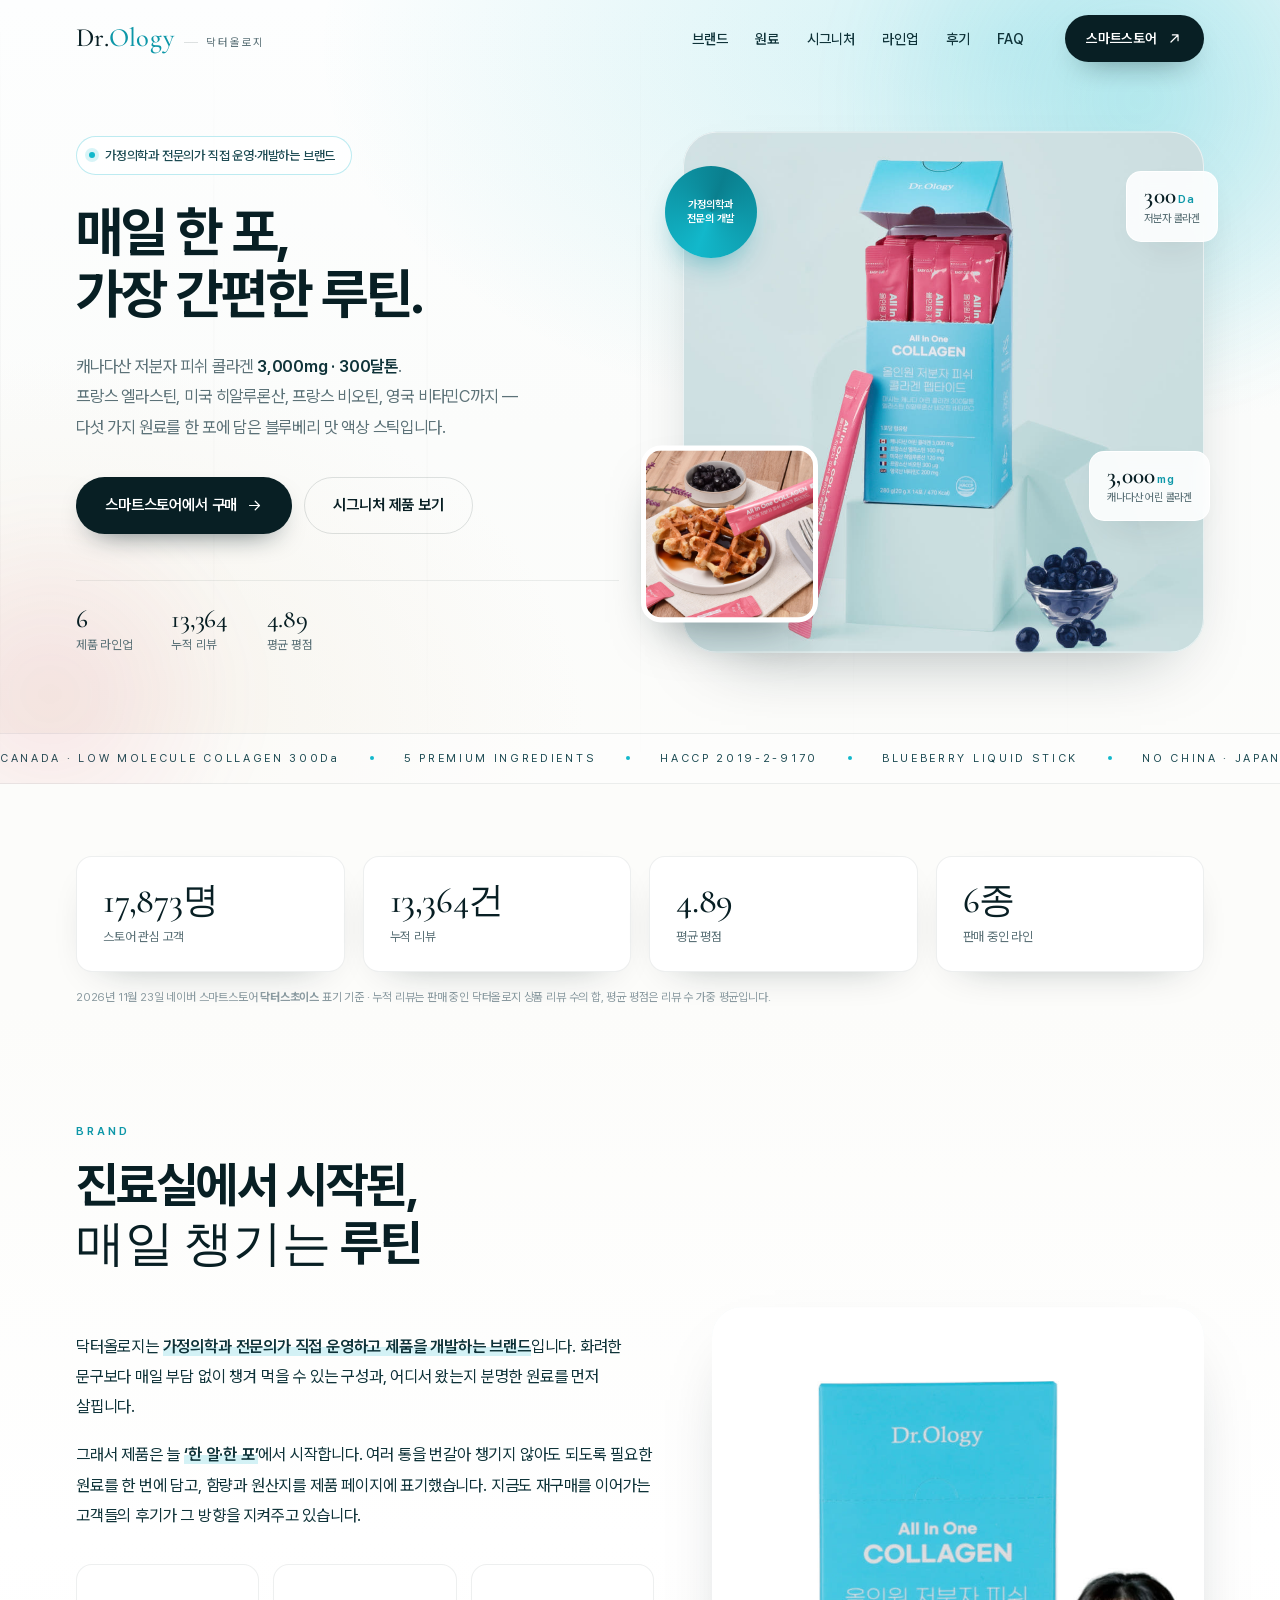
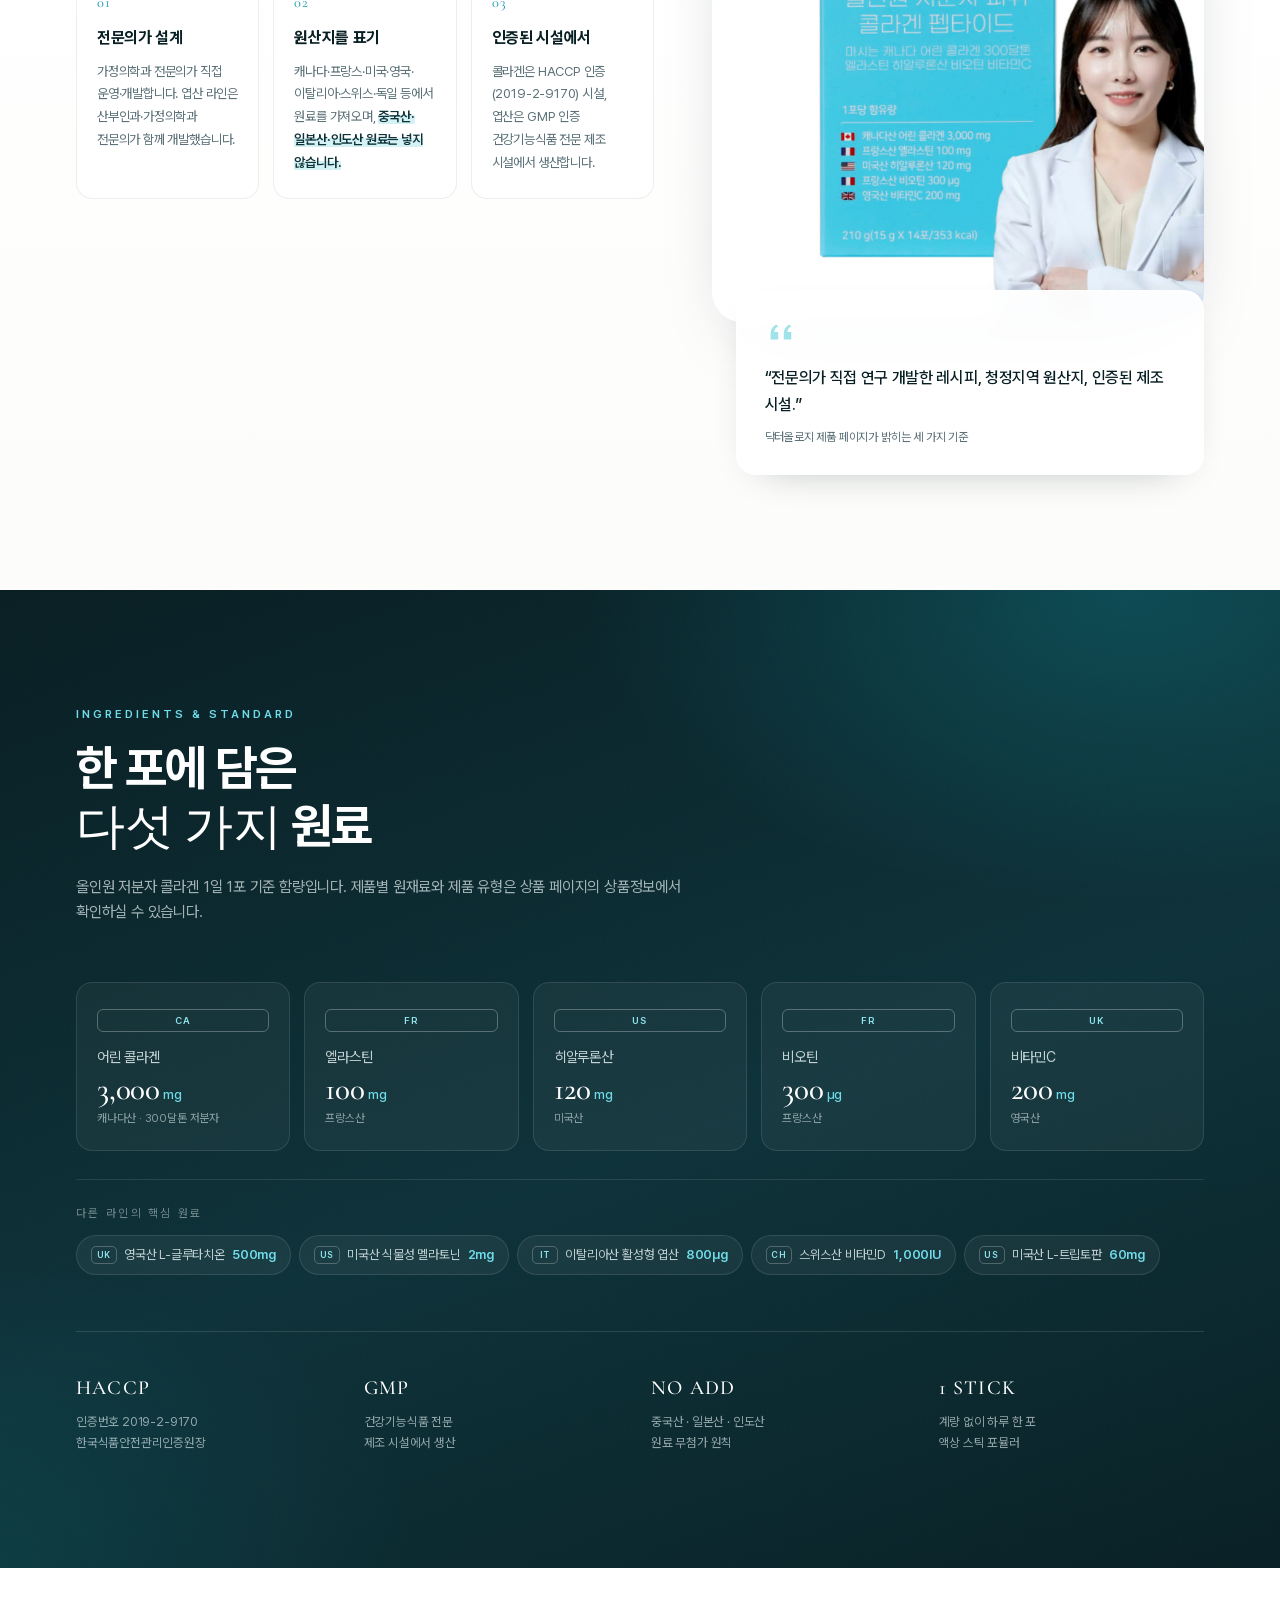
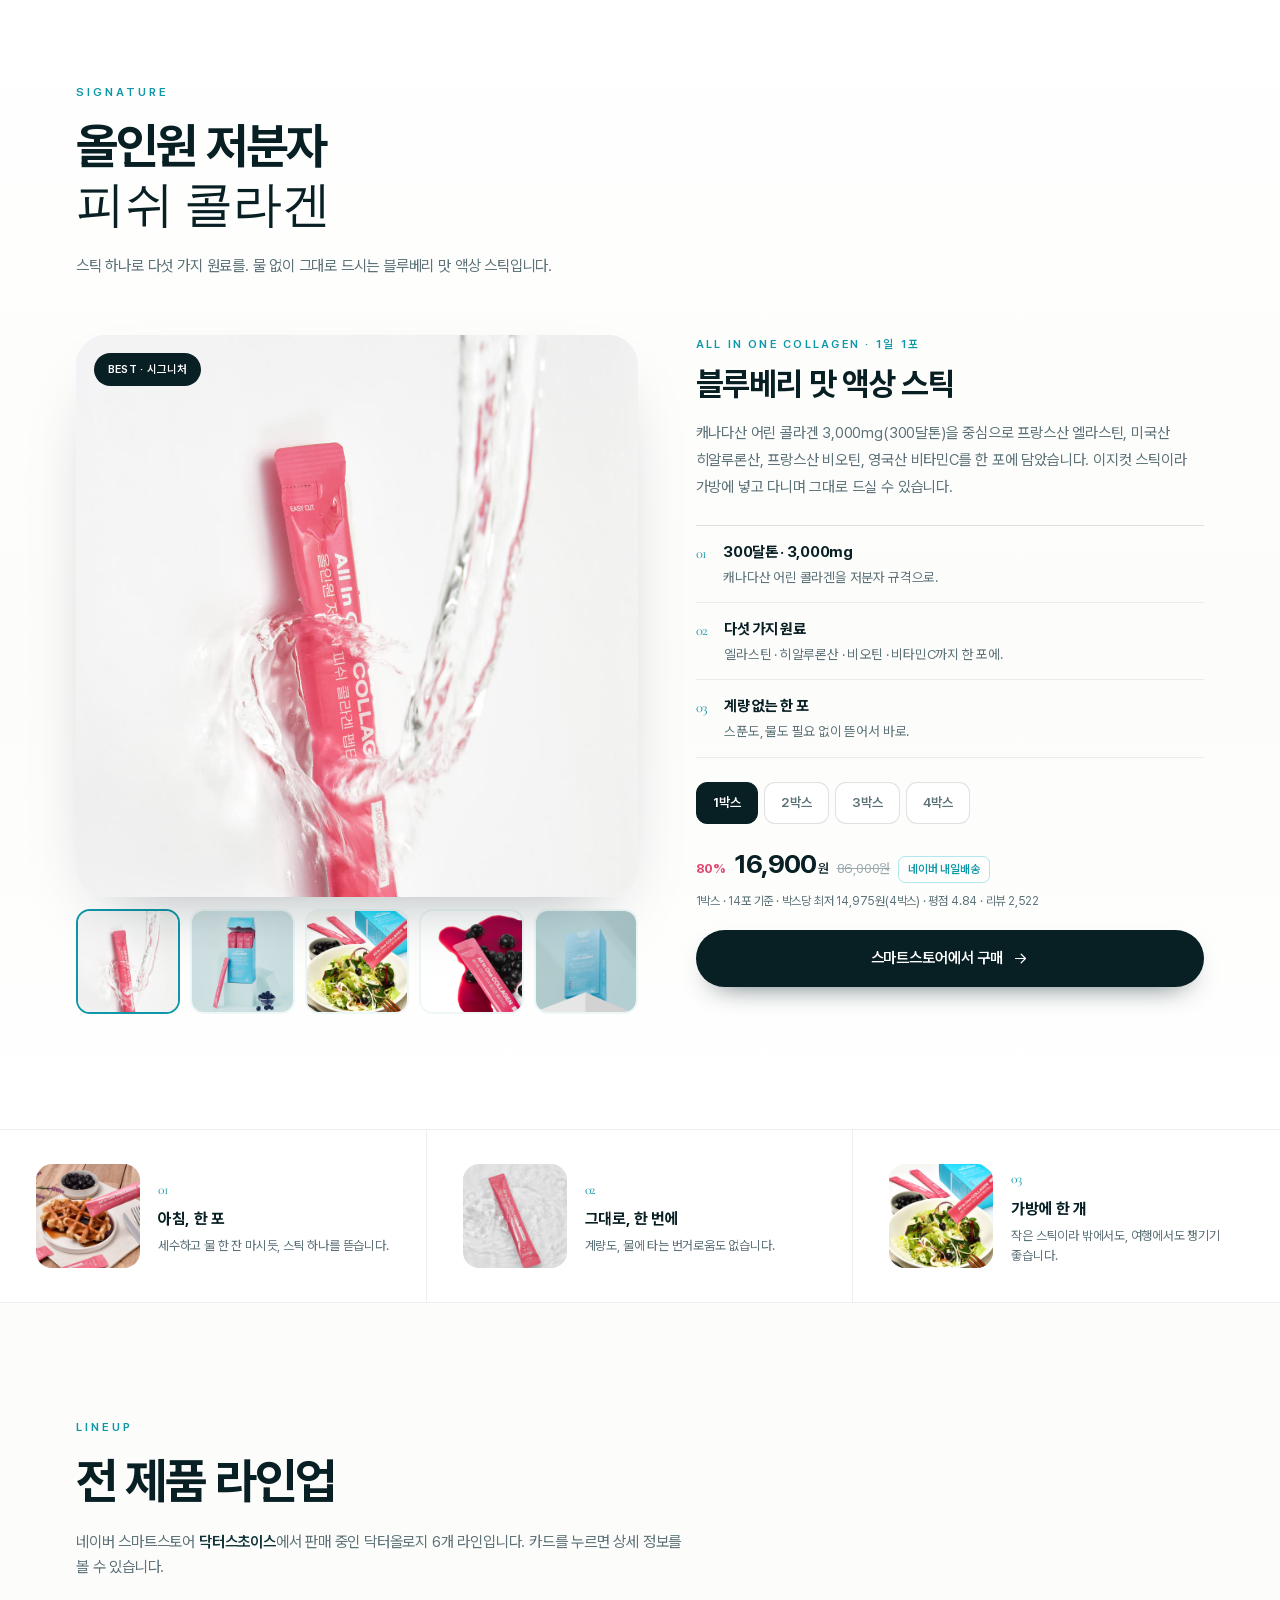
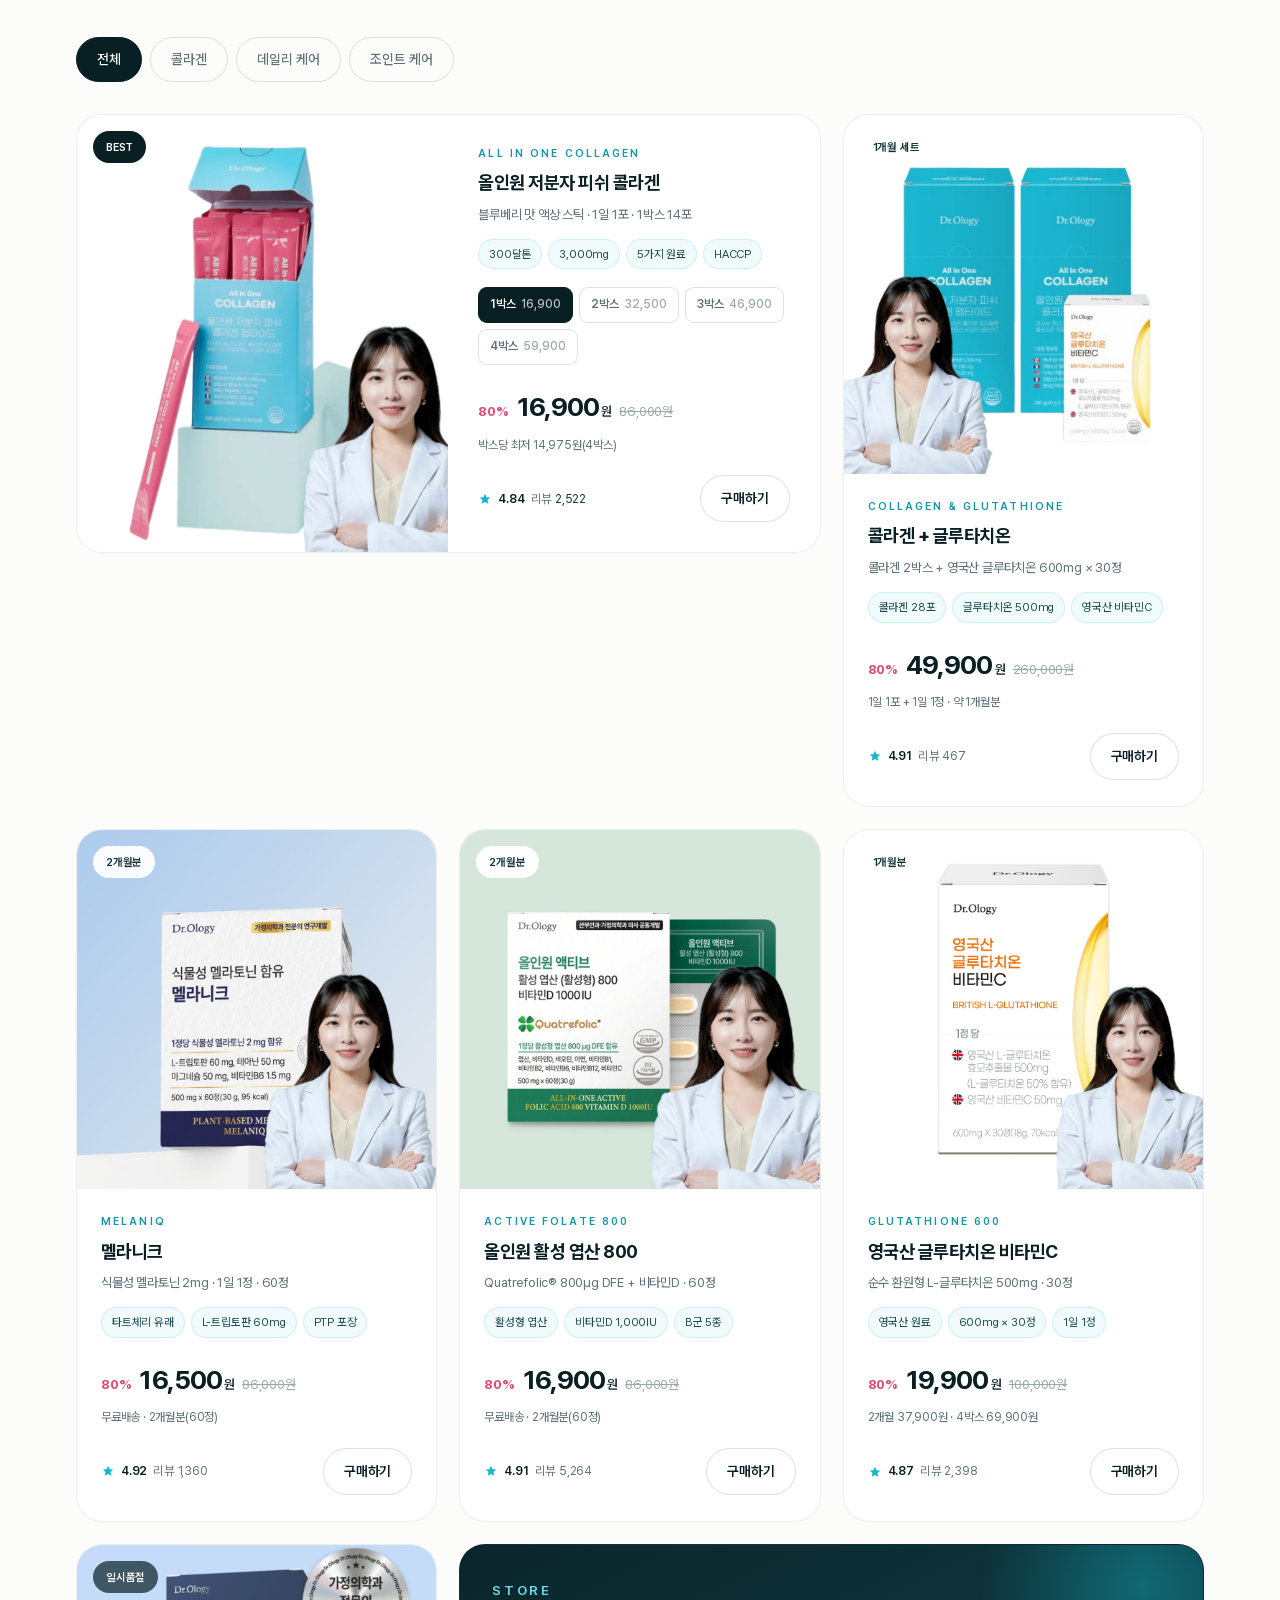
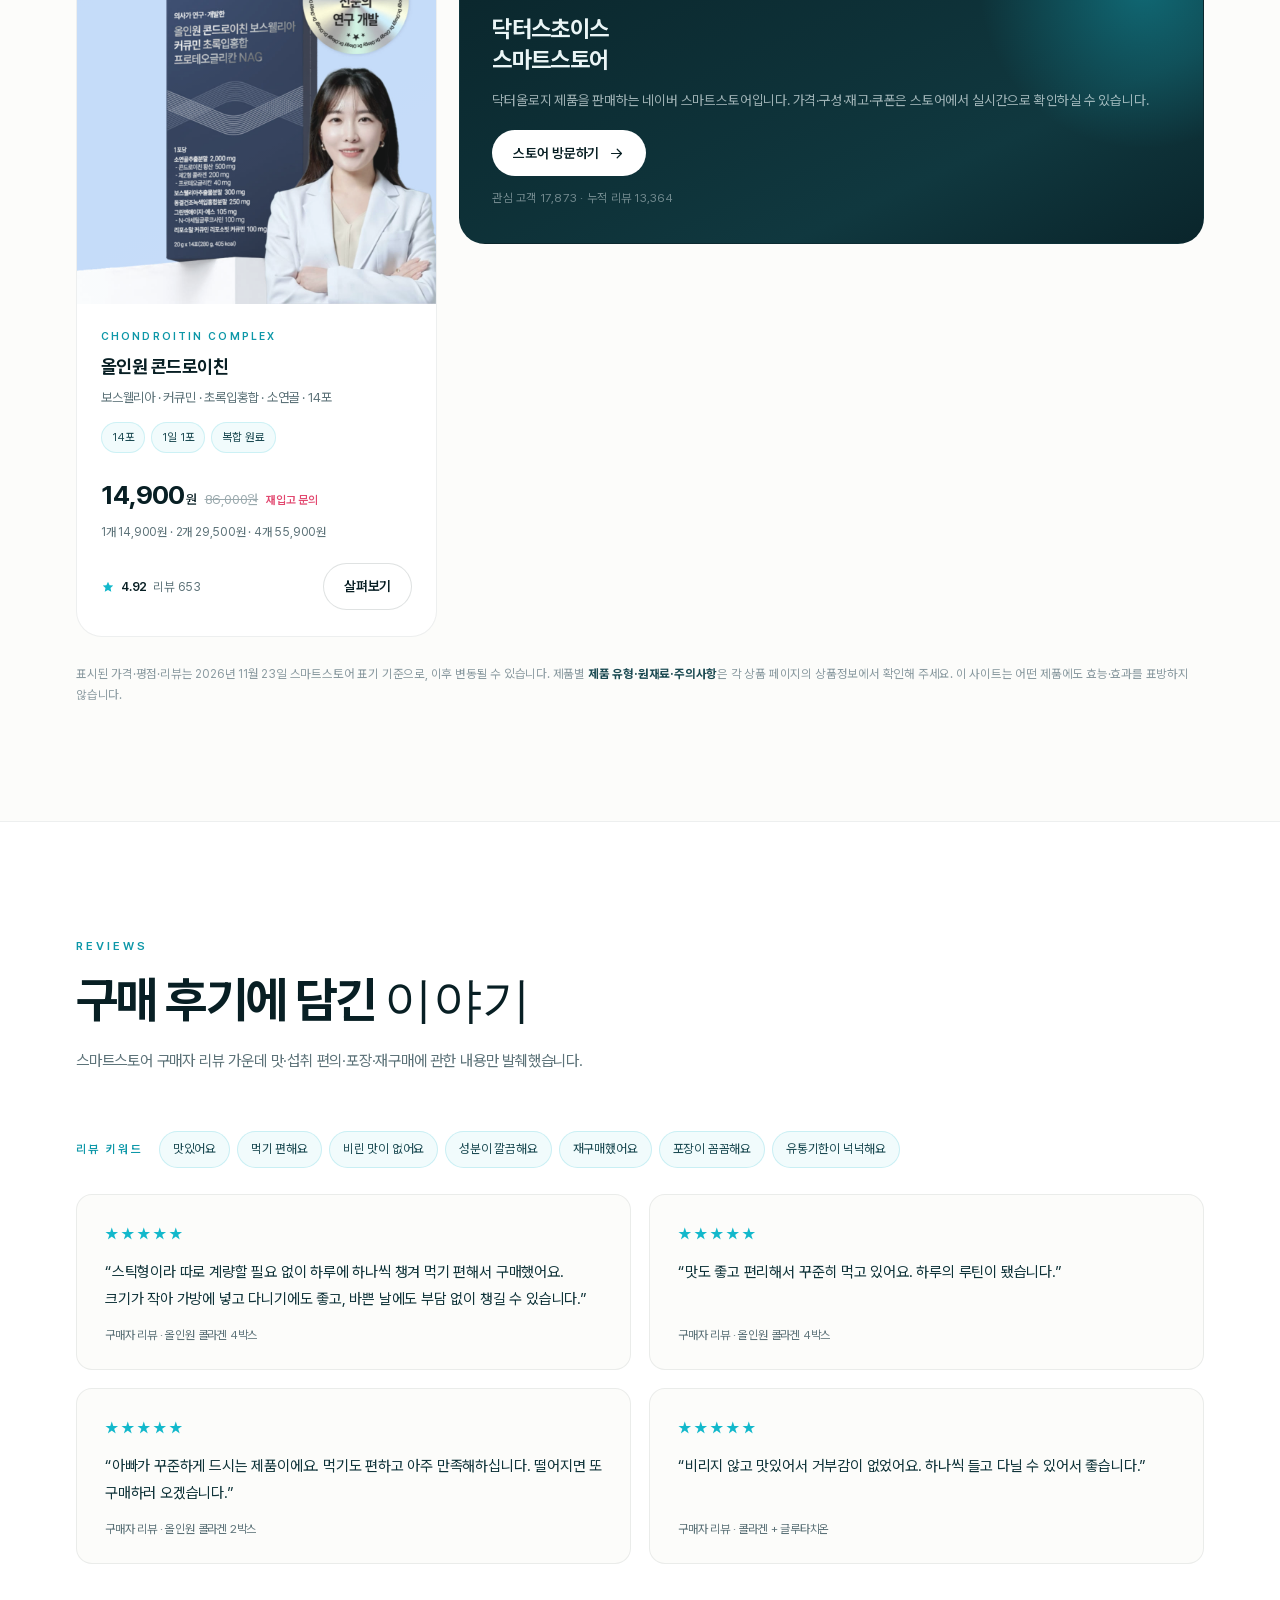
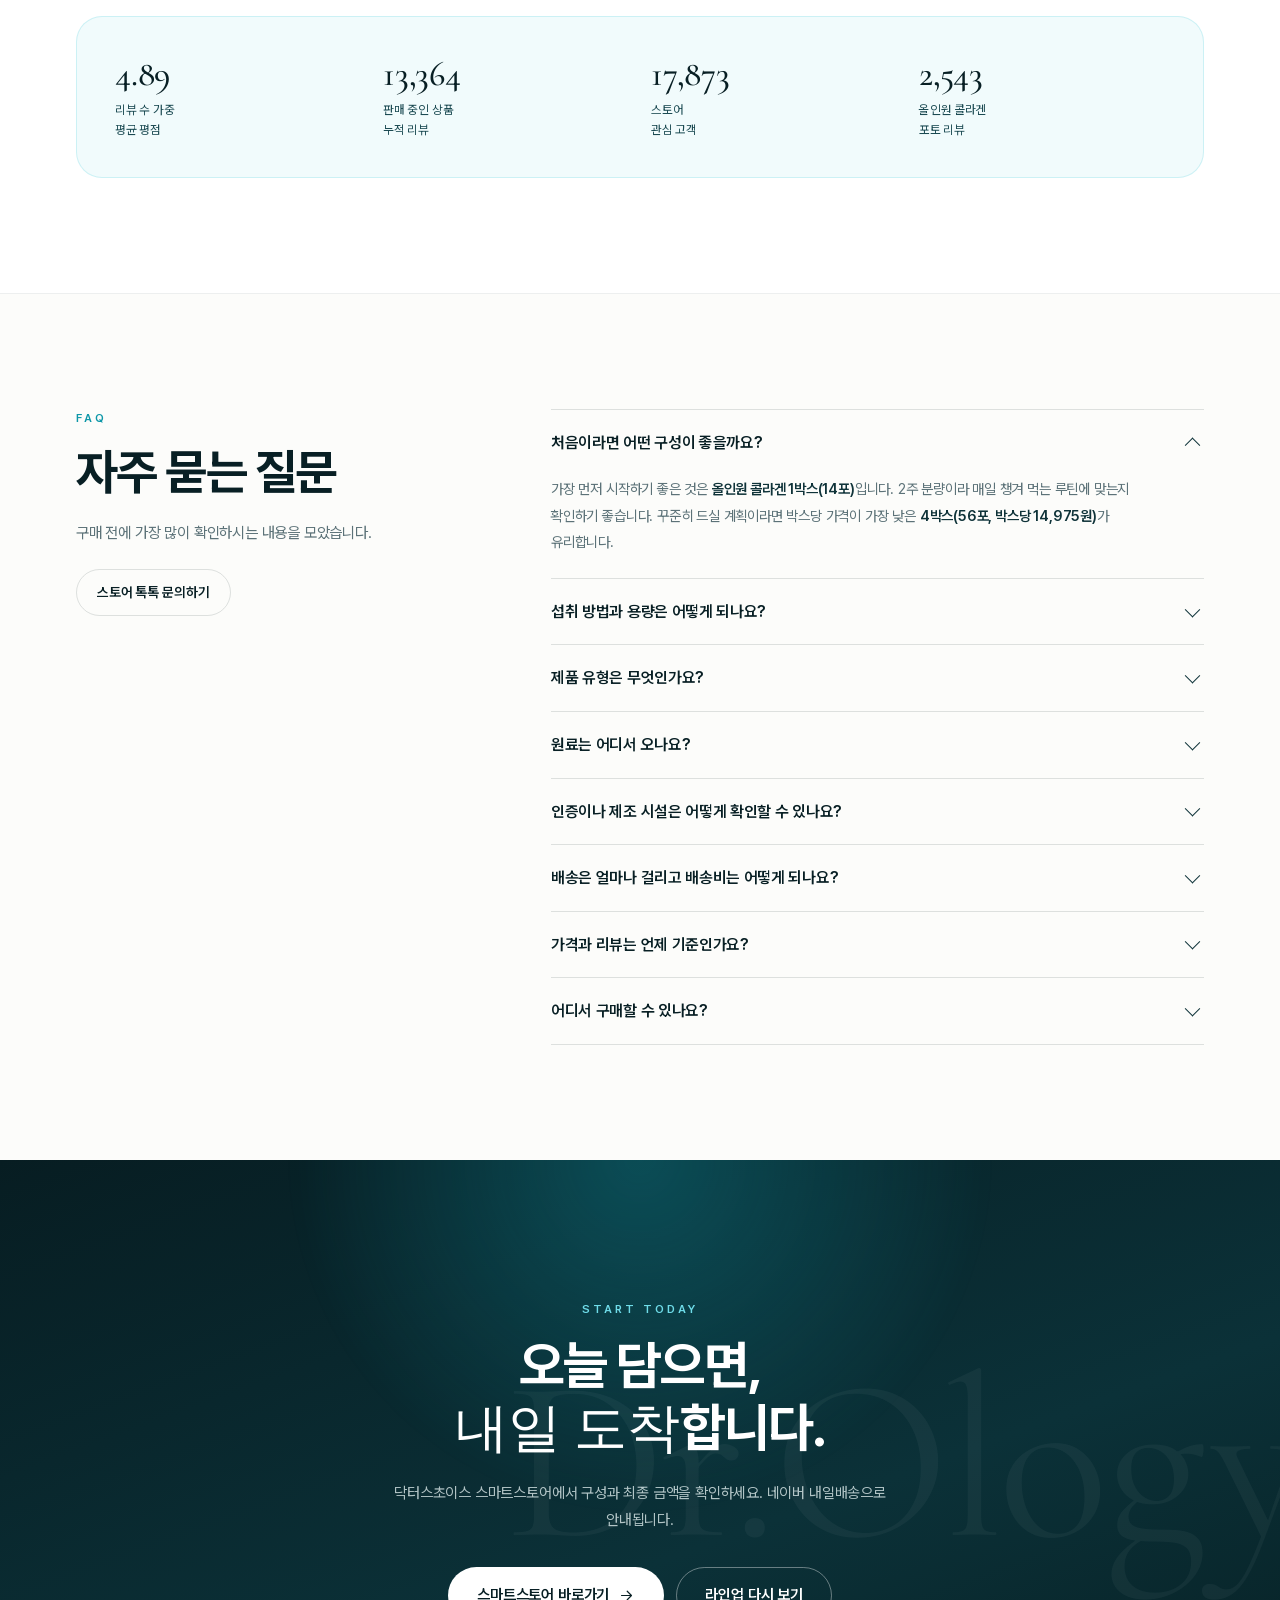
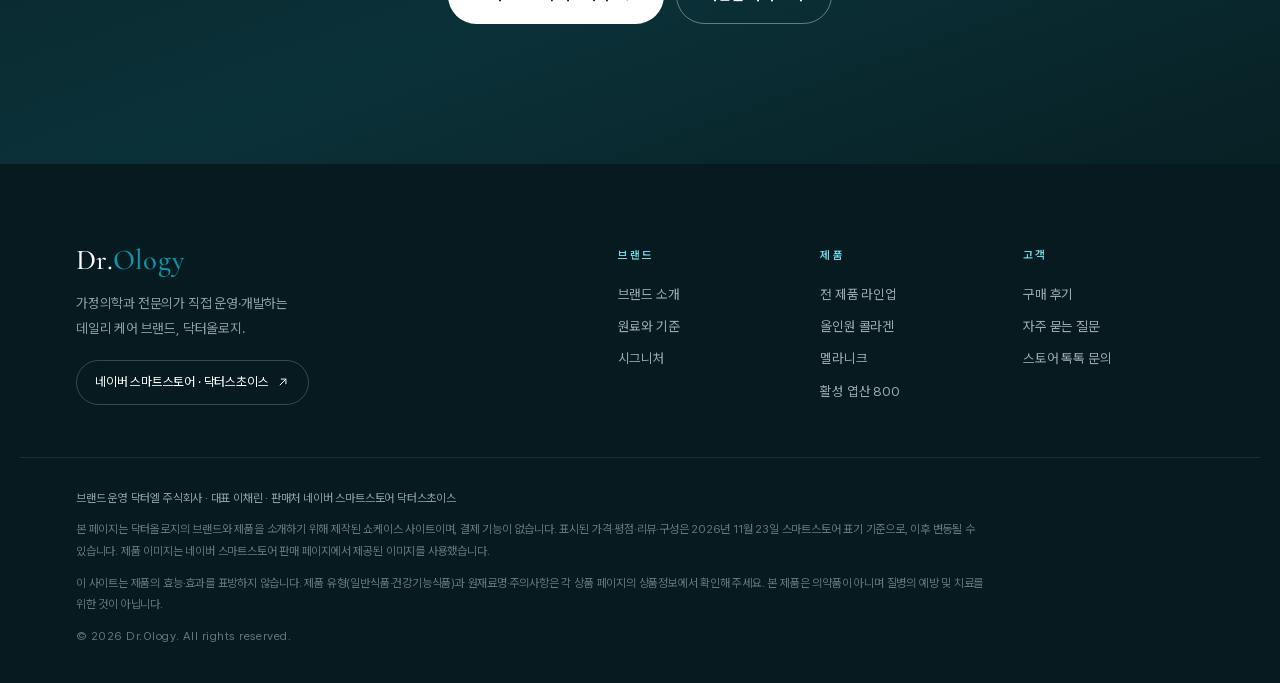
==== commit 2b620a7f: "SNS 공유 미리보기용 og:url·canonical·og:image 절대경로 적용" ====
--- a/index.html
+++ b/index.html
@@ -8,7 +8,9 @@
 <meta property="og:title" content="Dr.Ology 닥터올로지 — 매일 한 포, 가장 간편한 루틴">
 <meta property="og:description" content="캐나다산 300달톤 저분자 콜라겐 3,000mg, 다섯 가지 원료를 한 포에. 닥터올로지 라인업을 만나보세요.">
 <meta property="og:type" content="website">
-<meta property="og:image" content="assets/p-collagen-1.jpg">
+<meta property="og:url" content="https://drology.github.io/">
+<meta property="og:image" content="https://drology.github.io/assets/p-collagen-1.jpg">
+<link rel="canonical" href="https://drology.github.io/">
 <meta name="theme-color" content="#081f24">
 <link rel="preload" as="image" href="assets/hero-open.png">
 <link rel="stylesheet" href="fonts.css">
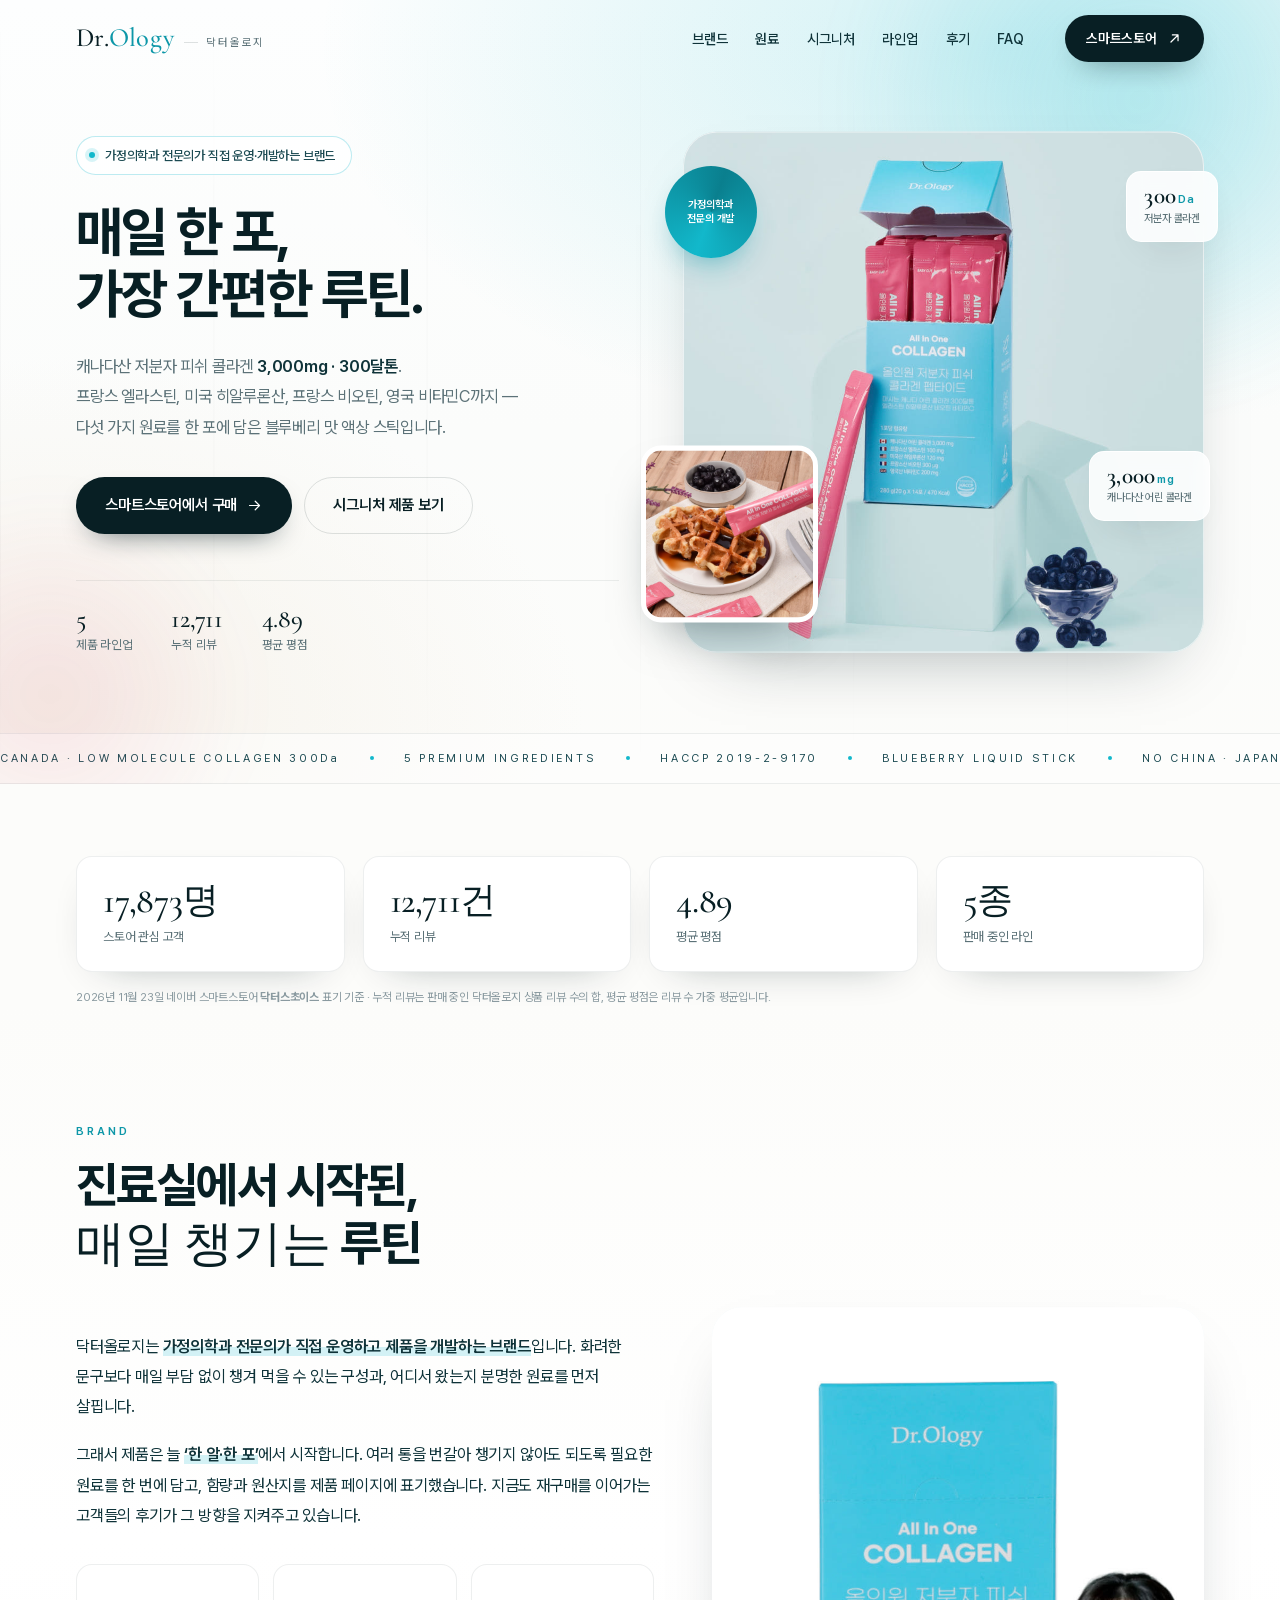
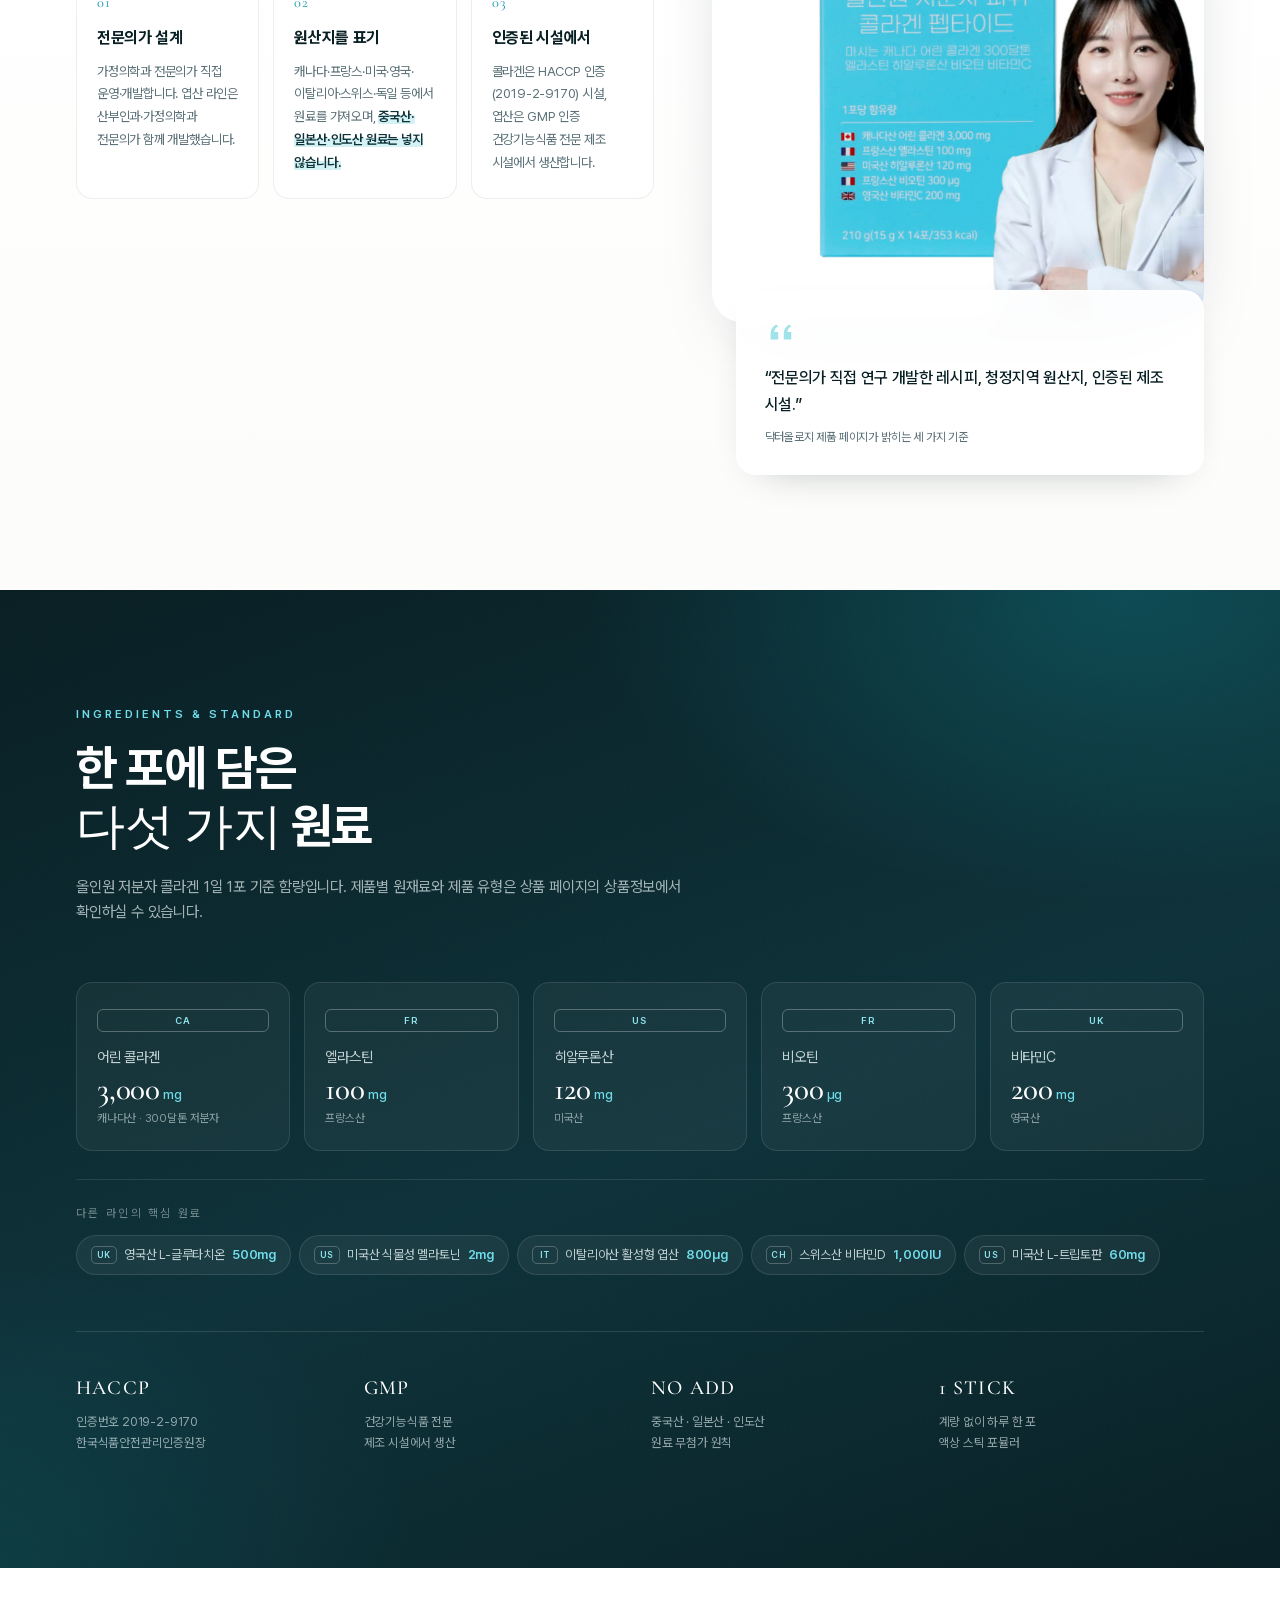
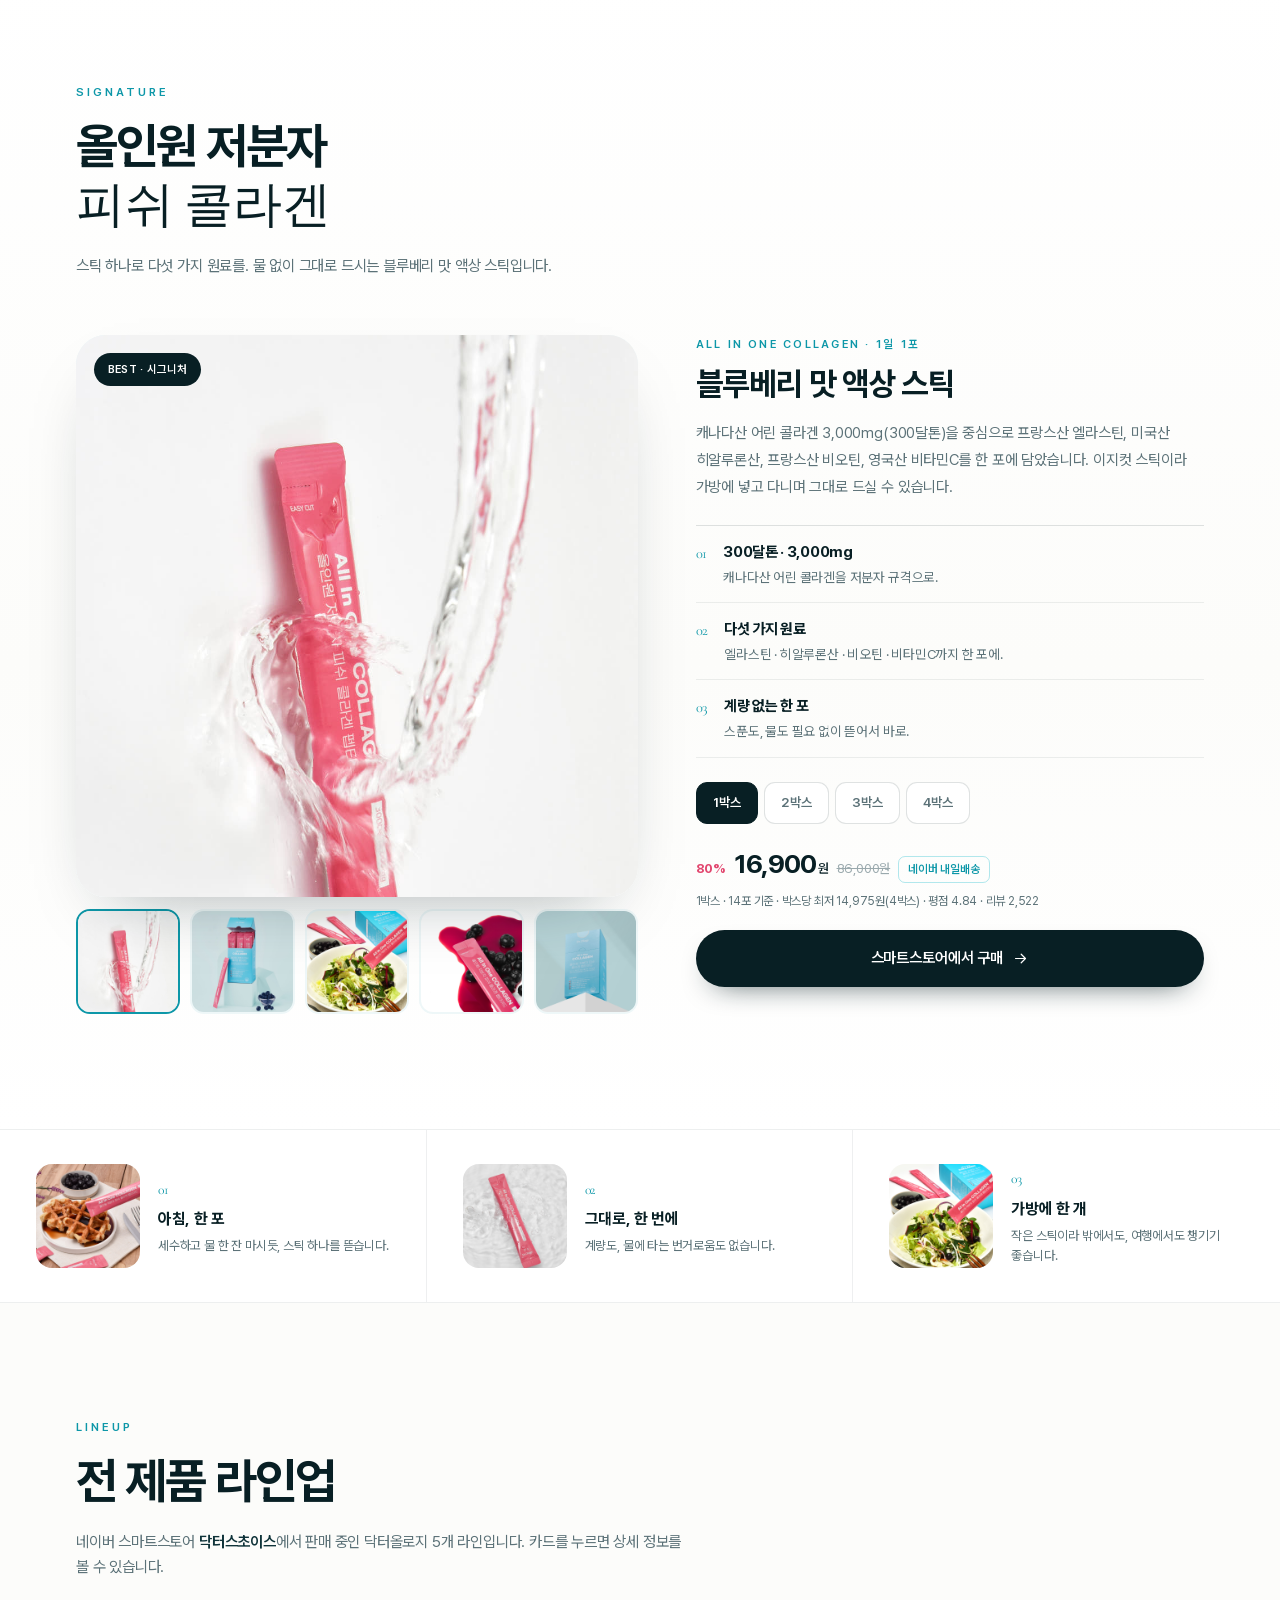
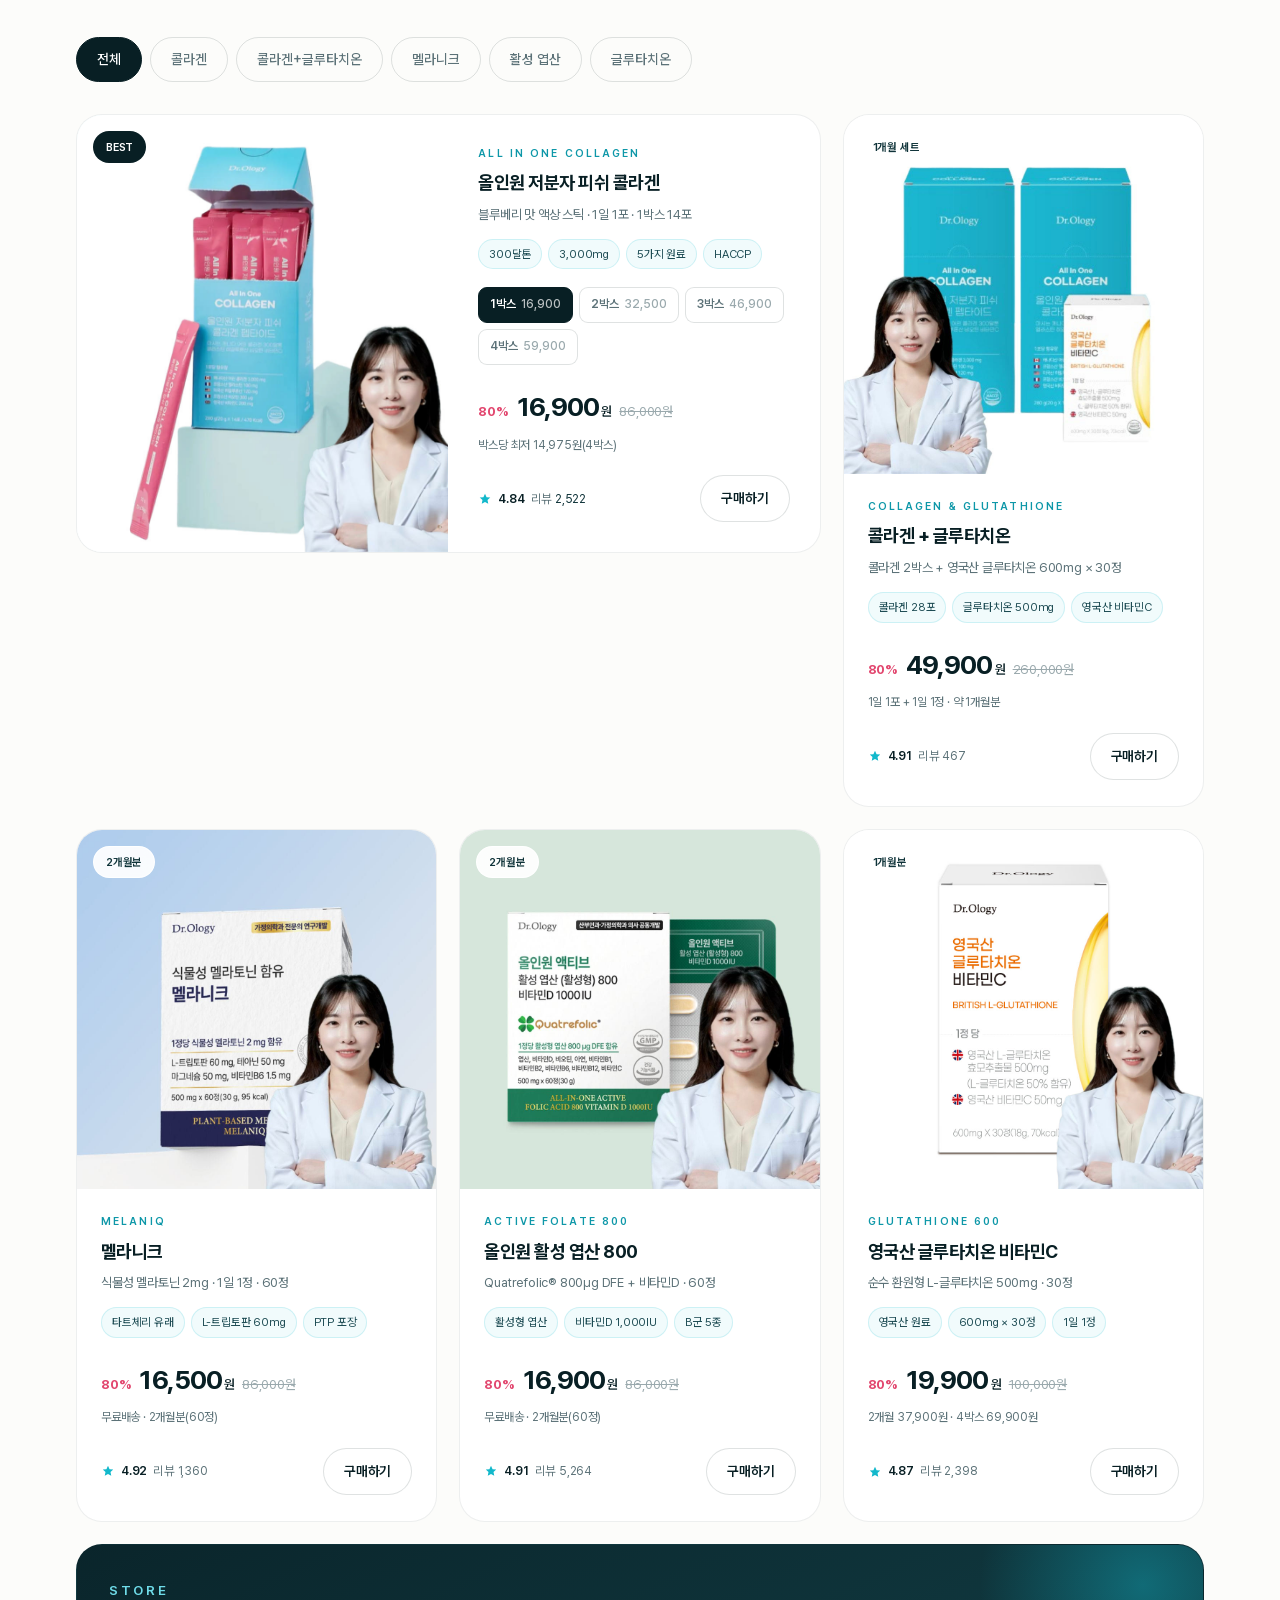
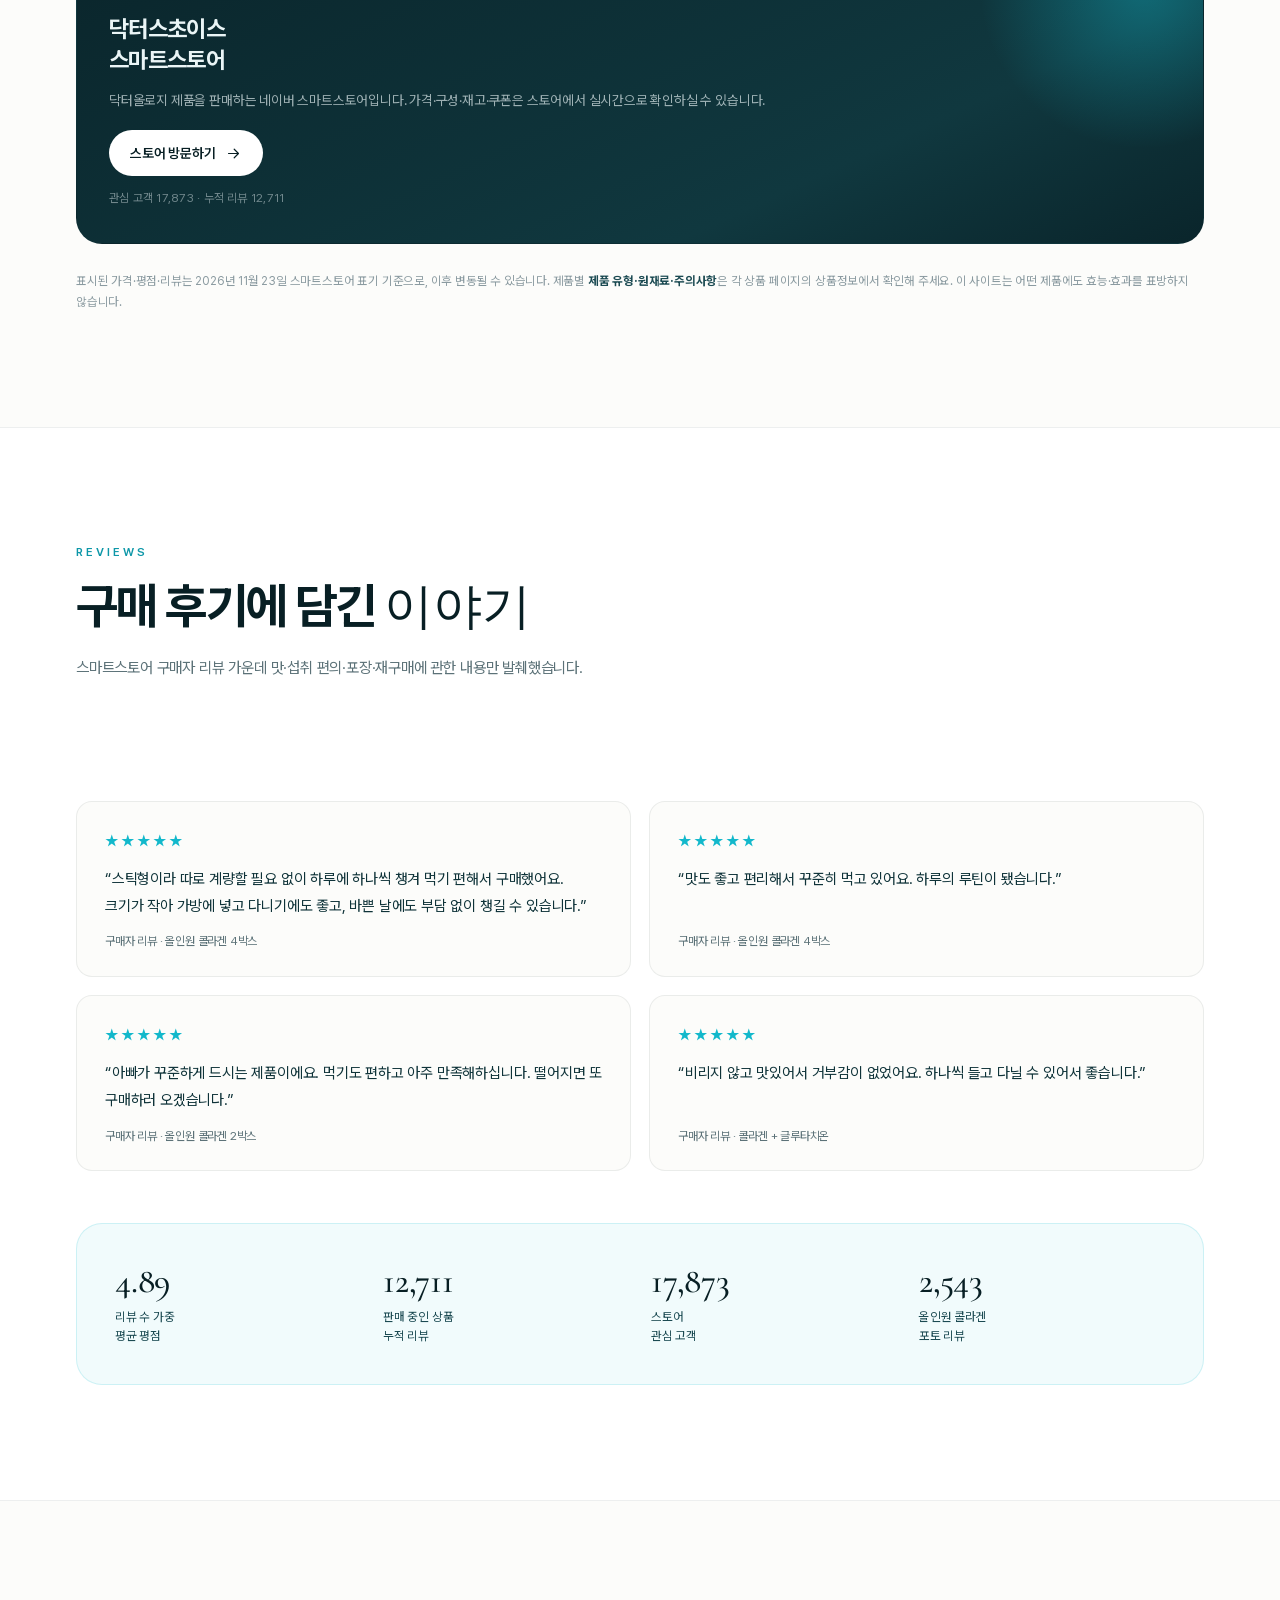
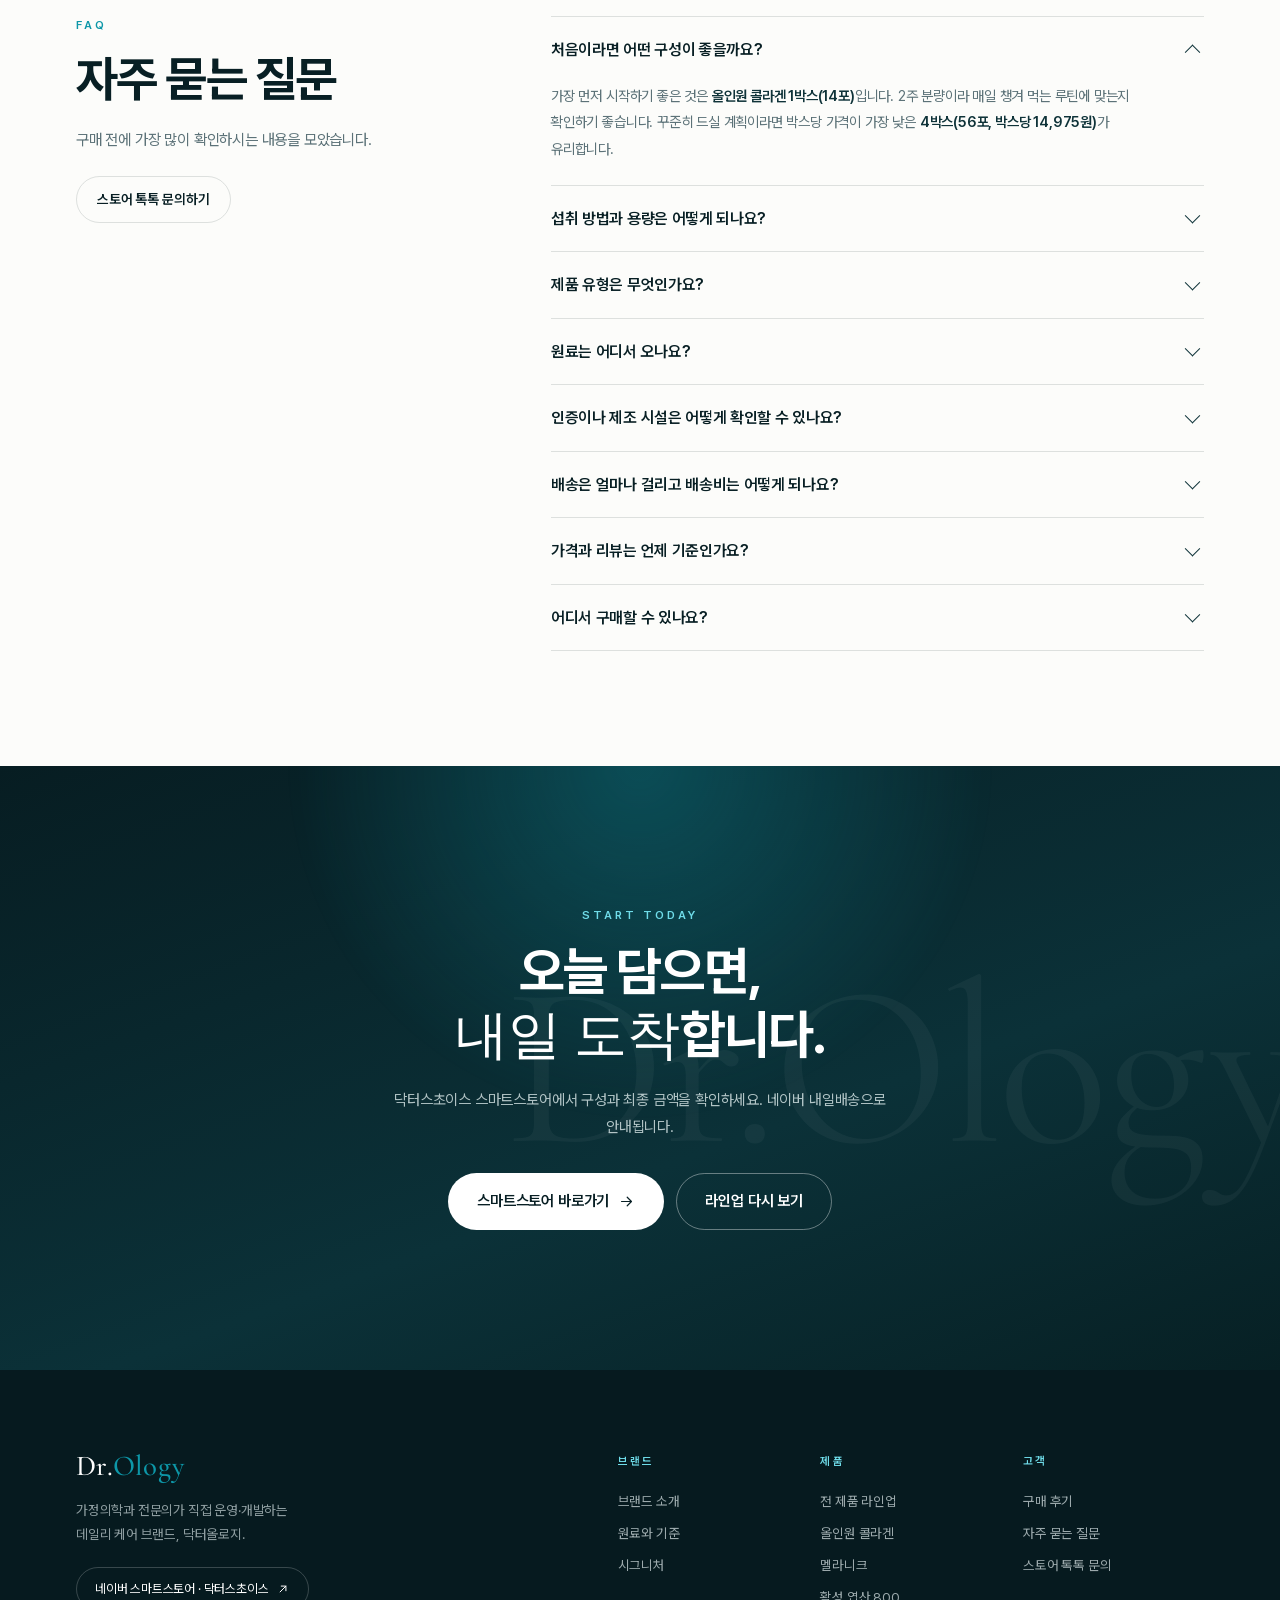
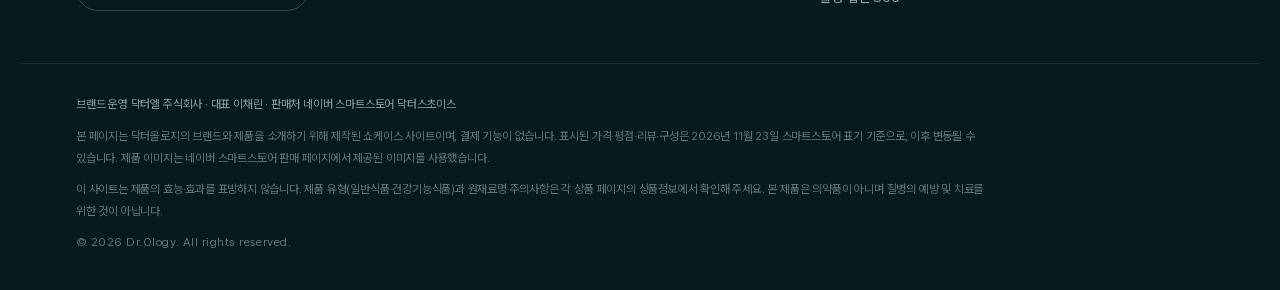
==== commit a1943c5c: "탭을 제품별로 분리하고 콘드로이친 제거, sitemap·robots 추가" ====
--- a/index.html
+++ b/index.html
@@ -84,8 +84,8 @@
           <a class="btn btn-ghost" href="#signature">시그니처 제품 보기</a>
         </div>
         <ul class="hero-meta reveal" data-delay="4">
-          <li><strong>6</strong><span>제품 라인업</span></li>
-          <li><strong>13,364</strong><span>누적 리뷰</span></li>
+          <li><strong>5</strong><span>제품 라인업</span></li>
+          <li><strong>12,711</strong><span>누적 리뷰</span></li>
           <li><strong>4.89</strong><span>평균 평점</span></li>
         </ul>
       </div>
@@ -135,7 +135,7 @@
         <span class="stat-label">스토어 관심 고객</span>
       </div>
       <div class="stat reveal" data-delay="1">
-        <span class="stat-num" data-count="13364" data-comma="1" data-suffix="건">13,364건</span>
+        <span class="stat-num" data-count="12711" data-comma="1" data-suffix="건">12,711건</span>
         <span class="stat-label">누적 리뷰</span>
       </div>
       <div class="stat reveal" data-delay="2">
@@ -143,7 +143,7 @@
         <span class="stat-label">평균 평점</span>
       </div>
       <div class="stat reveal" data-delay="3">
-        <span class="stat-num" data-count="6" data-suffix="종">6종</span>
+        <span class="stat-num" data-count="5" data-suffix="종">5종</span>
         <span class="stat-label">판매 중인 라인</span>
       </div>
     </div>
@@ -374,14 +374,16 @@
       <div class="section-head reveal">
         <p class="section-label">LINEUP</p>
         <h2 class="section-title">전 제품 라인업</h2>
-        <p class="section-desc">네이버 스마트스토어 <strong>닥터스초이스</strong>에서 판매 중인 닥터올로지 6개 라인입니다. 카드를 누르면 상세 정보를 볼 수 있습니다.</p>
+        <p class="section-desc">네이버 스마트스토어 <strong>닥터스초이스</strong>에서 판매 중인 닥터올로지 5개 라인입니다. 카드를 누르면 상세 정보를 볼 수 있습니다.</p>
       </div>
 
       <div class="tabs reveal" role="tablist" aria-label="제품 카테고리">
         <button class="tab is-active" role="tab" aria-selected="true" data-filter="all">전체</button>
         <button class="tab" role="tab" aria-selected="false" data-filter="collagen">콜라겐</button>
-        <button class="tab" role="tab" aria-selected="false" data-filter="daily">데일리 케어</button>
-        <button class="tab" role="tab" aria-selected="false" data-filter="joint">조인트 케어</button>
+        <button class="tab" role="tab" aria-selected="false" data-filter="set">콜라겐+글루타치온</button>
+        <button class="tab" role="tab" aria-selected="false" data-filter="melaniq">멜라니크</button>
+        <button class="tab" role="tab" aria-selected="false" data-filter="folate">활성 엽산</button>
+        <button class="tab" role="tab" aria-selected="false" data-filter="glutathione">글루타치온</button>
       </div>
 
       <div class="product-grid">
@@ -422,7 +424,7 @@
         </article>
 
         <!-- B. Set -->
-        <article class="product reveal" data-cat="collagen" data-product="set" data-delay="1">
+        <article class="product reveal" data-cat="set" data-product="set" data-delay="1">
           <div class="product-media tint-mint">
             <span class="badge">1개월 세트</span>
             <img src="assets/p-set.jpg" alt="닥터올로지 콜라겐 & 글루타치온 세트" width="1000" height="1000" loading="lazy">
@@ -449,7 +451,7 @@
         </article>
 
         <!-- C. Melatonin -->
-        <article class="product reveal" data-cat="daily" data-product="melaniq" data-delay="2">
+        <article class="product reveal" data-cat="melaniq" data-product="melaniq" data-delay="2">
           <div class="product-media tint-navy">
             <span class="badge">2개월분</span>
             <img src="assets/p-melatonin.jpg" alt="닥터올로지 멜라니크 식물성 멜라토닌" width="1000" height="1000" loading="lazy">
@@ -476,7 +478,7 @@
         </article>
 
         <!-- D. Folate -->
-        <article class="product reveal" data-cat="daily" data-product="folate" data-delay="3">
+        <article class="product reveal" data-cat="folate" data-product="folate" data-delay="3">
           <div class="product-media tint-green">
             <span class="badge">2개월분</span>
             <img src="assets/p-folate.jpg" alt="닥터올로지 올인원 활성 엽산 800 비타민D" width="1000" height="1000" loading="lazy">
@@ -503,7 +505,7 @@
         </article>
 
         <!-- E. Glutathione -->
-        <article class="product reveal" data-cat="daily" data-product="glutathione" data-delay="4">
+        <article class="product reveal" data-cat="glutathione" data-product="glutathione" data-delay="4">
           <div class="product-media tint-sand">
             <span class="badge">1개월분</span>
             <img src="assets/p-glutathione.jpg" alt="닥터올로지 영국산 글루타치온 비타민C" width="1000" height="1000" loading="lazy">
@@ -529,35 +531,8 @@
           </div>
         </article>
 
-        <!-- F. Chondroitin -->
-        <article class="product is-soldout reveal" data-cat="joint" data-product="chondroitin" data-delay="5">
-          <div class="product-media tint-blue">
-            <span class="badge badge-muted">일시품절</span>
-            <img src="assets/p-chondroitin.jpg" alt="닥터올로지 올인원 콘드로이친 보스웰리아" width="1000" height="1000" loading="lazy">
-            <button class="product-more" type="button" data-open="chondroitin">상세 보기
-              <svg viewBox="0 0 24 24" aria-hidden="true"><path d="M12 5v14M5 12h14"/></svg>
-            </button>
-          </div>
-          <div class="product-body">
-            <p class="product-kicker">Chondroitin Complex</p>
-            <h3 class="product-name">올인원 콘드로이친</h3>
-            <p class="product-line">보스웰리아 · 커큐민 · 초록입홍합 · 소연골 · 14포</p>
-            <ul class="chips"><li>14포</li><li>1일 1포</li><li>복합 원료</li></ul>
-            <div class="price-row">
-              <span class="price">14,900<em>원</em></span>
-              <span class="price-orig">86,000원</span>
-              <span class="soldout-note">재입고 문의</span>
-            </div>
-            <p class="unit-note">1개 14,900원 · 2개 29,500원 · 4개 55,900원</p>
-            <div class="product-foot">
-              <span class="rating"><svg viewBox="0 0 24 24" aria-hidden="true"><path d="m12 3 2.7 5.9 6.3.7-4.7 4.3 1.3 6.1L12 17l-5.6 3 1.3-6.1L3 9.6l6.3-.7L12 3z"/></svg><strong>4.92</strong><span>리뷰 653</span></span>
-              <a class="btn btn-line btn-sm" href="https://smartstore.naver.com/drchoice/products/11701537979" target="_blank" rel="noopener">살펴보기</a>
-            </div>
-          </div>
-        </article>
-
         <!-- Store card -->
-        <article class="product product-all reveal" data-cat="all" data-delay="6">
+        <article class="product product-all reveal" data-cat="store" data-delay="6">
           <div class="product-all-inner">
             <p class="product-kicker">Store</p>
             <h3>닥터스초이스<br>스마트스토어</h3>
@@ -566,7 +541,7 @@
               스토어 방문하기
               <svg viewBox="0 0 24 24" aria-hidden="true"><path d="M5 12h14M13 6l6 6-6 6"/></svg>
             </a>
-            <p class="store-meta">관심 고객 17,873 · 누적 리뷰 13,364</p>
+            <p class="store-meta">관심 고객 17,873 · 누적 리뷰 12,711</p>
           </div>
         </article>
 
@@ -629,7 +604,7 @@
           <span class="rs-label">리뷰 수 가중<br>평균 평점</span>
         </div>
         <div class="rs-item">
-          <span class="rs-num">13,364</span>
+          <span class="rs-num">12,711</span>
           <span class="rs-label">판매 중인 상품<br>누적 리뷰</span>
         </div>
         <div class="rs-item">
@@ -670,7 +645,7 @@
         <details class="faq-item">
           <summary>제품 유형은 무엇인가요?</summary>
           <div class="faq-body">
-            <p>콜라겐·글루타치온 라인은 상품정보에 <strong>‘일반식품’</strong>으로 표기되어 있습니다. 멜라니크·활성 엽산·콘드로이친의 제품 유형과 원재료는 각 상품 페이지의 상품정보에서 확인하실 수 있습니다. 이 사이트는 어떤 제품에도 특정 기능성·효능을 표방하지 않습니다.</p>
+            <p>콜라겐·글루타치온 라인은 상품정보에 <strong>‘일반식품’</strong>으로 표기되어 있습니다. 멜라니크·활성 엽산의 제품 유형과 원재료는 각 상품 페이지의 상품정보에서 확인하실 수 있습니다. 이 사이트는 어떤 제품에도 특정 기능성·효능을 표방하지 않습니다.</p>
           </div>
         </details>
         <details class="faq-item">
--- a/styles.css
+++ b/styles.css
@@ -306,11 +306,13 @@
 .lineup{background:var(--paper)}
 .tabs{display:flex;gap:8px;margin-bottom:32px;flex-wrap:wrap}
 .tab{padding:10px 20px;border-radius:999px;border:1px solid var(--line);background:transparent;
-  font-size:.86rem;font-weight:500;color:var(--muted);transition:.25s}
+  font-size:.86rem;font-weight:500;color:var(--muted);white-space:nowrap;transition:.25s}
 .tab:hover{color:var(--ink);border-color:var(--ink-2)}
 .tab.is-active{background:var(--ink);border-color:var(--ink);color:#fff}
 
 .product-grid{display:grid;grid-template-columns:repeat(3,1fr);gap:22px;align-items:start}
+.product-grid.is-single{display:flex;justify-content:center}
+.product-grid.is-single .product{width:100%;max-width:430px}
 .product{border-radius:var(--radius);overflow:hidden;background:#fff;border:1px solid var(--line-soft);
   display:flex;flex-direction:column;transition:transform .5s var(--ease),box-shadow .5s var(--ease),opacity .4s}
 .product:hover{transform:translateY(-5px);box-shadow:var(--shadow)}
@@ -319,7 +321,7 @@
 .product-wide .product-media{aspect-ratio:auto;min-height:100%}
 .product-wide .product-media img{object-position:58% 50%}
 .product-wide .product-body{padding:30px}
-.product-all{grid-column:span 2;background:linear-gradient(155deg,#0a252b,#10383f 70%,#0a252b);color:#eaf5f6;border-color:transparent;position:relative;overflow:hidden}
+.product-all{grid-column:span 3;background:linear-gradient(155deg,#0a252b,#10383f 70%,#0a252b);color:#eaf5f6;border-color:transparent;position:relative;overflow:hidden}
 .product-all::before{content:'';position:absolute;width:340px;height:340px;right:-110px;top:-130px;border-radius:50%;
   background:radial-gradient(circle,rgba(18,184,203,.4),transparent 68%)}
 .product-all-inner{padding:34px 32px;display:flex;flex-direction:column;gap:12px;justify-content:center;height:100%;position:relative}
@@ -570,6 +572,8 @@
   .hero-actions .btn{width:100%}
   .modal-panel{max-height:92vh}
   .modal-scroll{max-height:92vh}
+  .tabs{gap:6px;margin-bottom:26px}
+  .tab{padding:9px 14px;font-size:.8rem}
 }
 
 @media (max-width:440px){
